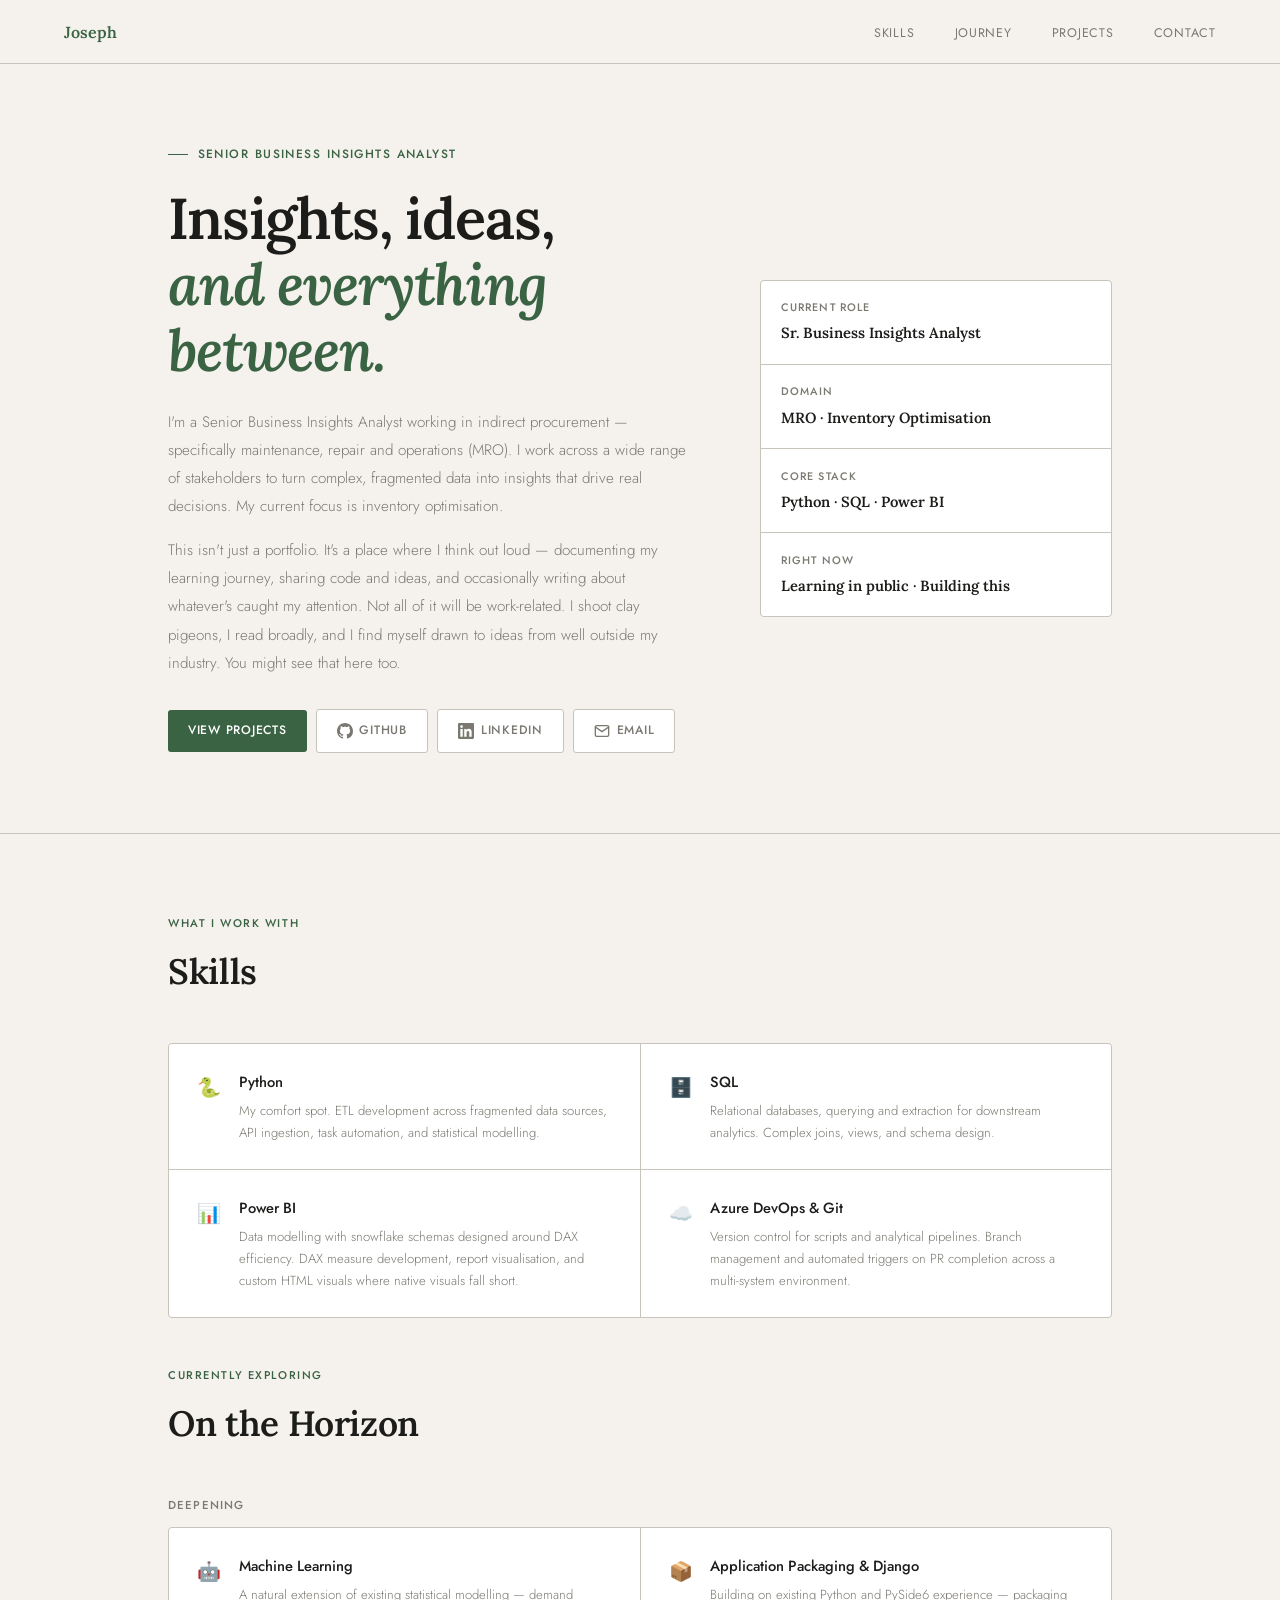
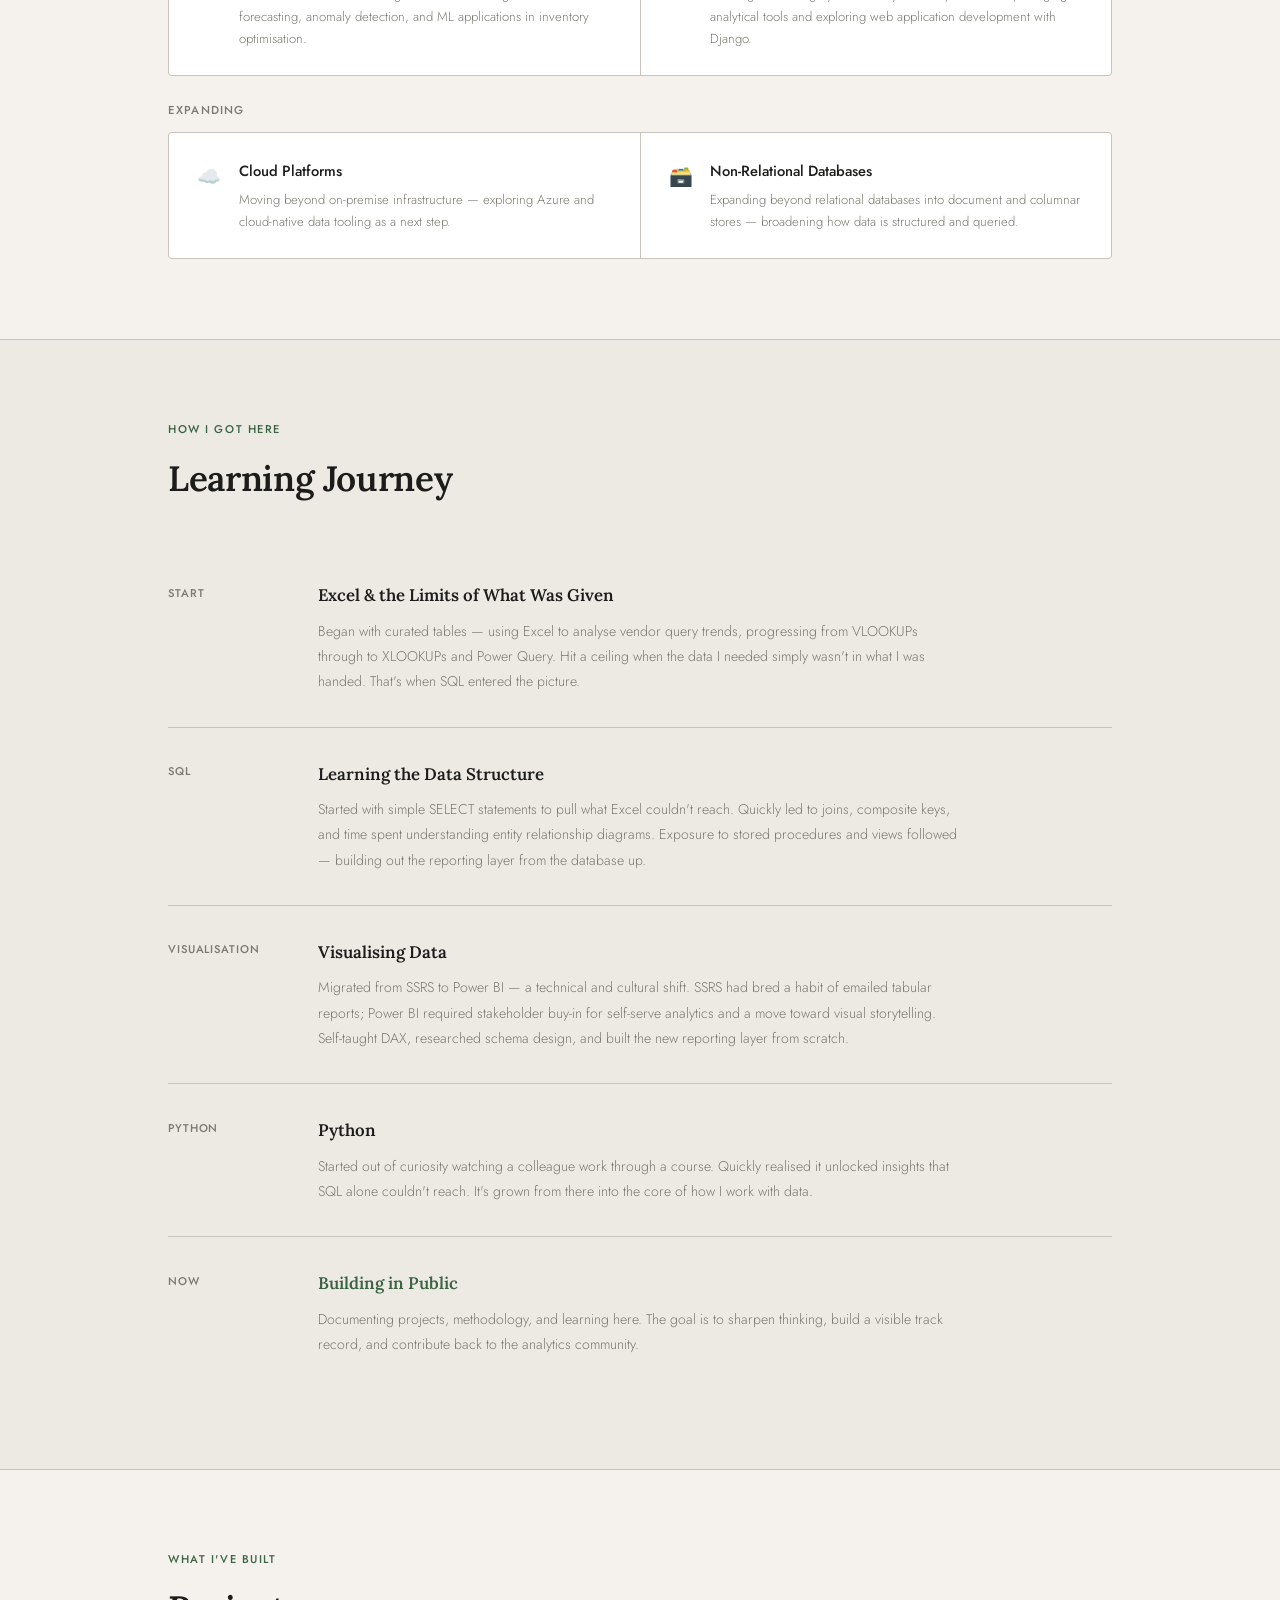
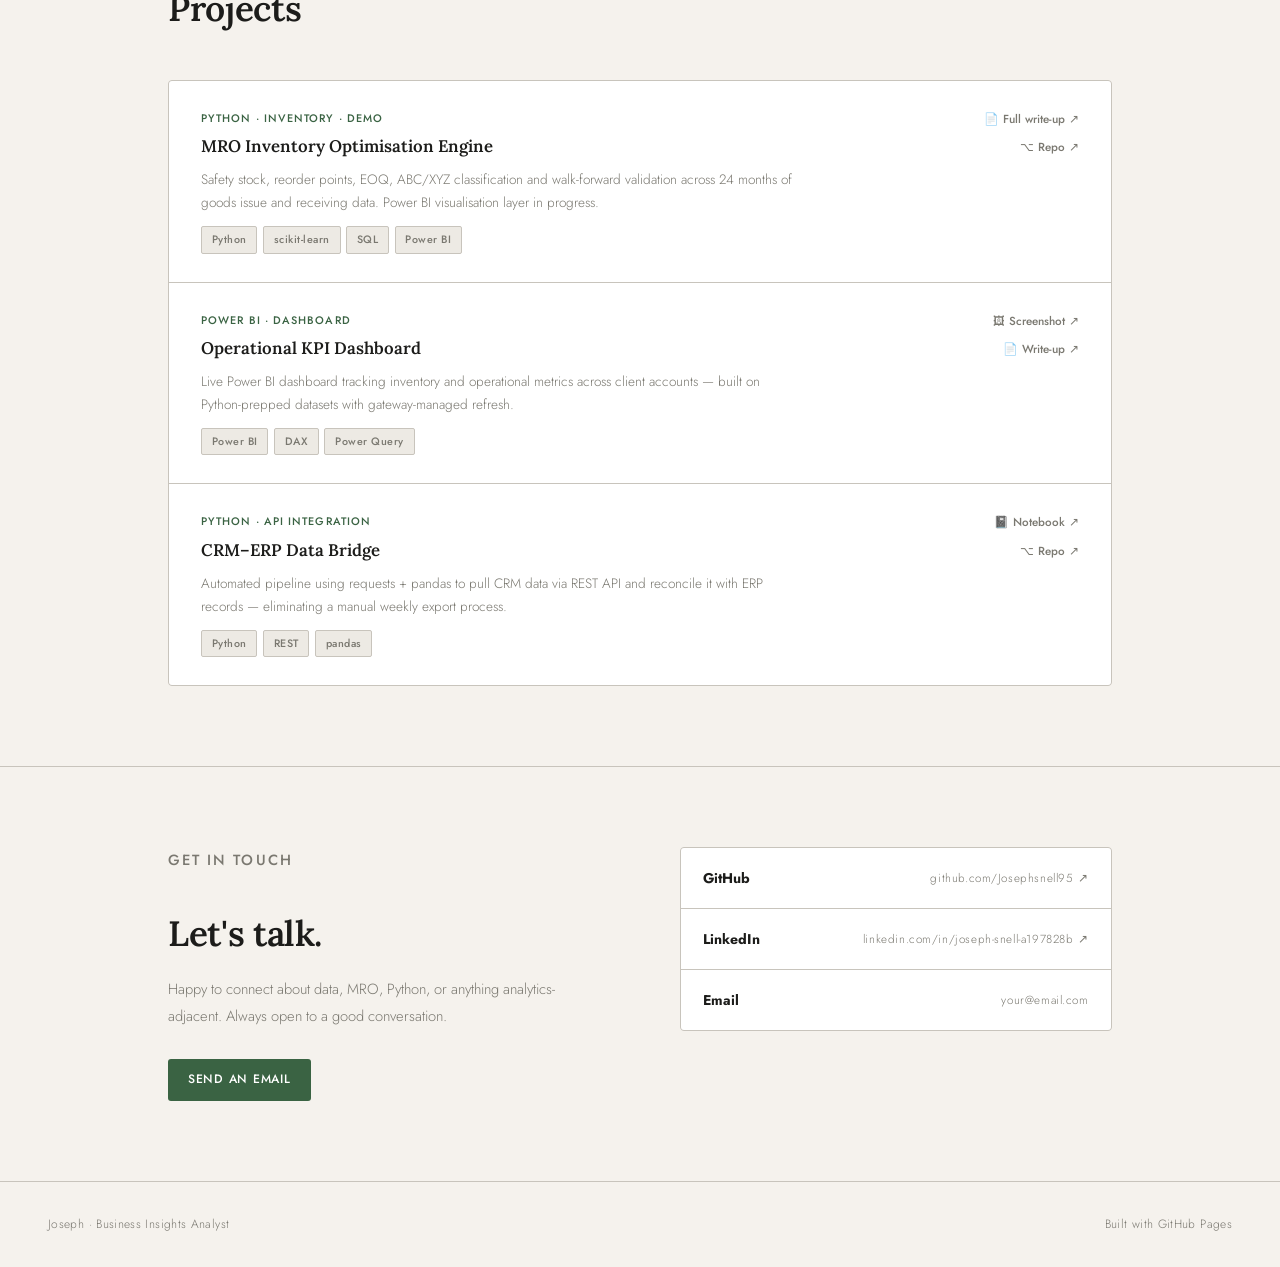
==== index.html @ 30379bc3 "Enhance responsive design and layout adjustments in index.html" ====
<!DOCTYPE html>
<html lang="en">
<head>
  <meta charset="UTF-8"/>
  <meta name="viewport" content="width=device-width, initial-scale=1.0"/>
  <title>Joseph · Insights & Analytics</title>
  <link rel="preconnect" href="https://fonts.googleapis.com">
  <link href="https://fonts.googleapis.com/css2?family=Lora:ital,wght@0,400;0,600;1,400&family=Jost:wght@300;400;500&display=swap" rel="stylesheet">
  <style>
    :root {
      --bg:        #f5f2ed;
      --bg2:       #edeae4;
      --text:      #1c1c1a;
      --muted:     #7a7870;
      --faint:     #c8c4bc;
      --green:     #3a6343;
      --green-lt:  #eef3ee;
      --green-mid: #c4d5c5;
      --max-w:     1040px;
    }

    *, *::before, *::after { box-sizing: border-box; margin: 0; padding: 0; }
    html { scroll-behavior: smooth; }

    body {
      background: var(--bg);
      color: var(--text);
      font-family: 'Jost', sans-serif;
      font-weight: 300;
      line-height: 1.75;
      font-size: 16px;
    }

    a { color: inherit; text-decoration: none; }

    /* NAV */
    nav {
      position: fixed;
      top: 0; left: 0; right: 0;
      z-index: 99;
      background: var(--bg);
      border-bottom: 1px solid var(--faint);
      display: flex;
      justify-content: space-between;
      align-items: center;
      padding: 1.1rem clamp(1.5rem, 5vw, 4rem);
    }
    .nav-logo {
      font-family: 'Lora', serif;
      font-size: 1rem;
      font-weight: 600;
      color: var(--green);
    }
    .nav-links { display: flex; gap: 2.5rem; list-style: none; }
    .nav-links a {
      font-size: 0.78rem;
      font-weight: 400;
      color: var(--muted);
      letter-spacing: 0.06em;
      text-transform: uppercase;
      transition: color 0.2s;
    }
    .nav-links a:hover { color: var(--green); }

    /* CONTAINER */
    .container { max-width: var(--max-w); margin: 0 auto; padding: 0 clamp(1.5rem, 4vw, 3rem); }

    /* HERO */
    #hero { padding: 0; border-bottom: 1px solid var(--faint); }
    .hero-inner {
      max-width: var(--max-w);
      margin: 0 auto;
      padding: 9rem clamp(1.5rem, 4vw, 3rem) 5rem;
      display: grid;
      grid-template-columns: 1.2fr 0.8fr;
      gap: clamp(2rem, 5vw, 5rem);
      align-items: center;
    }
    .hero-eyebrow {
      font-size: 0.75rem;
      font-weight: 500;
      letter-spacing: 0.12em;
      text-transform: uppercase;
      color: var(--green);
      margin-bottom: 1.25rem;
      display: flex;
      align-items: center;
      gap: 0.6rem;
    }
    .hero-eyebrow::before {
      content: '';
      display: inline-block;
      width: 20px; height: 1px;
      background: var(--green);
    }
    h1 {
      font-family: 'Lora', serif;
      font-size: clamp(2.4rem, 4.5vw, 3.8rem);
      font-weight: 600;
      line-height: 1.15;
      letter-spacing: -0.02em;
      margin-bottom: 1.5rem;
    }
    h1 em { font-style: italic; color: var(--green); }
    .hero-desc {
      font-size: 0.95rem;
      color: var(--muted);
      line-height: 1.85;
      max-width: 520px;
    }
    .hero-right {
      display: flex;
      flex-direction: column;
      gap: 1px;
      background: var(--faint);
      border: 1px solid var(--faint);
      border-radius: 4px;
      overflow: hidden;
      align-self: center;
    }
    .hero-stat {
      background: white;
      padding: 1.1rem 1.25rem;
      display: flex;
      flex-direction: column;
      transition: background 0.2s;
    }
    .hero-stat:hover { background: var(--green-lt); }
    .stat-label {
      font-size: 0.68rem;
      font-weight: 500;
      letter-spacing: 0.1em;
      text-transform: uppercase;
      color: var(--muted);
      margin-bottom: 0.2rem;
    }
    .stat-value {
      font-family: 'Lora', serif;
      font-size: 0.92rem;
      font-weight: 600;
    }
    .hero-cta {
      display: flex;
      gap: 0.6rem;
      margin-top: 2rem;
      flex-wrap: wrap;
      align-items: center;
    }

    /* BUTTONS */
    .btn {
      display: inline-flex;
      align-items: center;
      gap: 0.4rem;
      padding: 0.65rem 1.25rem;
      font-size: 0.76rem;
      font-weight: 500;
      letter-spacing: 0.06em;
      text-transform: uppercase;
      border-radius: 3px;
      transition: all 0.2s;
      white-space: nowrap;
    }
    .btn-solid { background: var(--green); color: #fff; }
    .btn-solid:hover { background: #2d4e35; }
    .btn-outline { border: 1px solid var(--faint); color: var(--muted); background: white; }
    .btn-outline:hover { border-color: var(--green); color: var(--green); }

    /* SECTIONS */
    section { padding: 5rem 0; border-bottom: 1px solid var(--faint); }
    section:last-of-type { border-bottom: none; }
    .section-label {
      font-size: 0.7rem;
      font-weight: 500;
      letter-spacing: 0.14em;
      text-transform: uppercase;
      color: var(--green);
      margin-bottom: 0.5rem;
    }
    h2 {
      font-family: 'Lora', serif;
      font-size: clamp(1.6rem, 3vw, 2.2rem);
      font-weight: 600;
      letter-spacing: -0.01em;
      margin-bottom: 2.5rem;
    }

    /* SKILLS */
    .skills-list {
      display: grid;
      grid-template-columns: 1fr 1fr;
      gap: 1px;
      background: var(--faint);
      border: 1px solid var(--faint);
      border-radius: 4px;
      overflow: hidden;
    }
    .skill-row {
      background: white;
      padding: 1.6rem 1.75rem;
      display: flex;
      gap: 1.1rem;
      align-items: flex-start;
      transition: background 0.2s;
    }
    .skill-row:hover { background: var(--green-lt); }
    .skill-glyph { font-size: 1.2rem; margin-top: 0.1rem; flex-shrink: 0; }
    .skill-name { font-weight: 500; font-size: 0.92rem; margin-bottom: 0.3rem; }
    .skill-note { font-size: 0.82rem; color: var(--muted); line-height: 1.65; }

    /* JOURNEY */
    #journey { background: var(--bg2); }
    .journey-item {
      display: grid;
      grid-template-columns: 110px 1fr;
      gap: 2.5rem;
      padding: 2rem 0;
      border-bottom: 1px solid var(--faint);
    }
    .journey-item:last-child { border-bottom: none; }
    .journey-date {
      font-size: 0.7rem;
      font-weight: 500;
      letter-spacing: 0.08em;
      text-transform: uppercase;
      color: var(--muted);
      padding-top: 0.15rem;
    }
    .journey-title {
      font-family: 'Lora', serif;
      font-size: 1.05rem;
      font-weight: 600;
      margin-bottom: 0.5rem;
    }
    .journey-text { font-size: 0.88rem; color: var(--muted); line-height: 1.8; max-width: 640px; }
    .journey-item.current .journey-title { color: var(--green); }

    /* PROJECTS */
    .projects-list {
      display: flex;
      flex-direction: column;
      gap: 1px;
      background: var(--faint);
      border: 1px solid var(--faint);
      border-radius: 4px;
      overflow: hidden;
    }
    .project-row {
      background: white;
      padding: 1.75rem 2rem;
      display: grid;
      grid-template-columns: 1fr auto;
      gap: 2rem;
      align-items: start;
      transition: background 0.2s;
    }
    .project-row:hover { background: var(--green-lt); }
    .project-type {
      font-size: 0.68rem;
      font-weight: 500;
      letter-spacing: 0.1em;
      text-transform: uppercase;
      color: var(--green);
      margin-bottom: 0.3rem;
    }
    .project-name {
      font-family: 'Lora', serif;
      font-size: 1.05rem;
      font-weight: 600;
      margin-bottom: 0.4rem;
    }
    .project-desc { font-size: 0.85rem; color: var(--muted); line-height: 1.7; max-width: 600px; }
    .stack-tags { display: flex; gap: 0.35rem; margin-top: 0.75rem; flex-wrap: wrap; }
    .stag {
      font-size: 0.67rem;
      font-weight: 500;
      letter-spacing: 0.05em;
      padding: 0.2rem 0.6rem;
      border-radius: 2px;
      background: var(--bg2);
      color: var(--muted);
      border: 1px solid var(--faint);
    }
    .project-links { display: flex; flex-direction: column; gap: 0.5rem; align-items: flex-end; min-width: 110px; }
    .plink {
      font-size: 0.73rem;
      font-weight: 500;
      color: var(--muted);
      white-space: nowrap;
      transition: color 0.2s;
    }
    .plink:hover { color: var(--green); }

    /* CONTACT */
    .contact-inner {
      display: grid;
      grid-template-columns: 1fr 1fr;
      gap: 5rem;
      align-items: start;
    }
    .contact-text h2 { margin-bottom: 0.75rem; }
    .contact-text p { font-size: 0.92rem; color: var(--muted); line-height: 1.85; margin-bottom: 1.75rem; }
    .contact-links {
      display: flex;
      flex-direction: column;
      gap: 1px;
      background: var(--faint);
      border: 1px solid var(--faint);
      border-radius: 4px;
      overflow: hidden;
    }
    .contact-link-row {
      background: white;
      padding: 1.1rem 1.4rem;
      display: flex;
      justify-content: space-between;
      align-items: center;
      font-size: 0.88rem;
      transition: background 0.2s;
    }
    .contact-link-row:hover { background: var(--green-lt); }
    .contact-link-row span { color: var(--muted); font-size: 0.73rem; letter-spacing: 0.05em; }

    /* FOOTER */
    footer {
      border-top: 1px solid var(--faint);
      padding: 2rem clamp(1.5rem, 4vw, 3rem);
      display: flex;
      justify-content: space-between;
      align-items: center;
    }
    footer p { font-size: 0.75rem; color: var(--muted); letter-spacing: 0.03em; }

    /* REVEAL */
    .reveal { opacity: 0; transform: translateY(14px); transition: opacity 0.5s ease, transform 0.5s ease; }
    .reveal.visible { opacity: 1; transform: translateY(0); }

    /* TABLET */
    @media (max-width: 900px) {
      .hero-inner { grid-template-columns: 1fr; gap: 2.5rem; }
      .hero-right { display: grid; grid-template-columns: 1fr 1fr; }
      .hero-desc { max-width: 100%; }
      .contact-inner { gap: 3rem; }
    }

    /* MOBILE */
    @media (max-width: 640px) {
      nav { padding: 1rem 1.5rem; }
      .nav-links { display: none; }
      .hero-inner { padding: 7rem 1.5rem 3.5rem; }
      .hero-right { grid-template-columns: 1fr; }
      .skills-list { grid-template-columns: 1fr; }
      .contact-inner { grid-template-columns: 1fr; gap: 2rem; }
      .journey-item { grid-template-columns: 1fr; gap: 0.25rem; }
      .project-row { grid-template-columns: 1fr; padding: 1.25rem 1.5rem; }
      .project-links { flex-direction: row; align-items: flex-start; min-width: unset; }
      section { padding: 3.5rem 0; }
      h2 { margin-bottom: 1.75rem; }
    }
  </style>
</head>
<body>

<nav>
  <span class="nav-logo">Joseph</span>
  <ul class="nav-links">
    <li><a href="#skills">Skills</a></li>
    <li><a href="#journey">Journey</a></li>
    <li><a href="#projects">Projects</a></li>
    <li><a href="#contact">Contact</a></li>
  </ul>
</nav>

<!-- HERO -->
<section id="hero">
  <div class="hero-inner">
    <div class="hero-left">
      <div class="hero-eyebrow">Senior Business Insights Analyst</div>
      <h1>Insights, ideas,<br><em>and everything between.</em></h1>
      <p class="hero-desc">
        I'm a Senior Business Insights Analyst working in indirect procurement — specifically maintenance, repair and operations (MRO). I work across a wide range of stakeholders to turn complex, fragmented data into insights that drive real decisions. My current focus is inventory optimisation.
      </p>
      <p class="hero-desc" style="margin-top: 1rem;">
        This isn't just a portfolio. It's a place where I think out loud — documenting my learning journey, sharing code and ideas, and occasionally writing about whatever's caught my attention. Not all of it will be work-related. I shoot clay pigeons, I read broadly, and I find myself drawn to ideas from well outside my industry. You might see that here too.
      </p>
      <div class="hero-cta">
        <a href="#projects" class="btn btn-solid">View Projects</a>
        <a href="https://github.com/Josephsnell95" target="_blank" class="btn btn-outline" style="display:inline-flex;align-items:center;gap:0.4rem;">
          <svg height="16" width="16" viewBox="0 0 16 16" fill="currentColor"><path d="M8 0C3.58 0 0 3.58 0 8c0 3.54 2.29 6.53 5.47 7.59.4.07.55-.17.55-.38 0-.19-.01-.82-.01-1.49-2.01.37-2.53-.49-2.69-.94-.09-.23-.48-.94-.82-1.13-.28-.15-.68-.52-.01-.53.63-.01 1.08.58 1.23.82.72 1.21 1.87.87 2.33.66.07-.52.28-.87.51-1.07-1.78-.2-3.64-.89-3.64-3.95 0-.87.31-1.59.82-2.15-.08-.2-.36-1.02.08-2.12 0 0 .67-.21 2.2.82.64-.18 1.32-.27 2-.27.68 0 1.36.09 2 .27 1.53-1.04 2.2-.82 2.2-.82.44 1.1.16 1.92.08 2.12.51.56.82 1.27.82 2.15 0 3.07-1.87 3.75-3.65 3.95.29.25.54.73.54 1.48 0 1.07-.01 1.93-.01 2.2 0 .21.15.46.55.38A8.013 8.013 0 0016 8c0-4.42-3.58-8-8-8z"/></svg>
          GitHub
        </a>
        <a href="https://www.linkedin.com/in/joseph-snell-a197828b" target="_blank" class="btn btn-outline" style="display:inline-flex;align-items:center;gap:0.4rem;">
          <svg height="16" width="16" viewBox="0 0 24 24" fill="currentColor"><path d="M20.447 20.452h-3.554v-5.569c0-1.328-.027-3.037-1.852-3.037-1.853 0-2.136 1.445-2.136 2.939v5.667H9.351V9h3.414v1.561h.046c.477-.9 1.637-1.85 3.37-1.85 3.601 0 4.267 2.37 4.267 5.455v6.286zM5.337 7.433a2.062 2.062 0 01-2.063-2.065 2.064 2.064 0 112.063 2.065zm1.782 13.019H3.555V9h3.564v11.452zM22.225 0H1.771C.792 0 0 .774 0 1.729v20.542C0 23.227.792 24 1.771 24h20.451C23.2 24 24 23.227 24 22.271V1.729C24 .774 23.2 0 22.222 0h.003z"/></svg>
          LinkedIn
        </a>
        <a href="mailto:your@email.com" class="btn btn-outline" style="display:inline-flex;align-items:center;gap:0.4rem;">
          <svg height="16" width="16" viewBox="0 0 24 24" fill="none" stroke="currentColor" stroke-width="2" stroke-linecap="round" stroke-linejoin="round"><path d="M4 4h16c1.1 0 2 .9 2 2v12c0 1.1-.9 2-2 2H4c-1.1 0-2-.9-2-2V6c0-1.1.9-2 2-2z"/><polyline points="22,6 12,13 2,6"/></svg>
          Email
        </a>
      </div>
    </div>
    <div class="hero-right">
      <div class="hero-stat">
        <span class="stat-label">Current Role</span>
        <span class="stat-value">Sr. Business Insights Analyst</span>
      </div>
      <div class="hero-stat">
        <span class="stat-label">Domain</span>
        <span class="stat-value">MRO · Inventory Optimisation</span>
      </div>
      <div class="hero-stat">
        <span class="stat-label">Core Stack</span>
        <span class="stat-value">Python · SQL · Power BI</span>
      </div>
      <div class="hero-stat">
        <span class="stat-label">Right Now</span>
        <span class="stat-value">Learning in public · Building this</span>
      </div>
    </div>
  </div>
</section>

<!-- SKILLS -->
<section id="skills">
  <div class="container">
    <div class="reveal">
      <p class="section-label">What I work with</p>
      <h2>Skills</h2>
    </div>
    <div class="skills-list reveal">
      <div class="skill-row">
        <div class="skill-glyph">🐍</div>
        <div>
          <div class="skill-name">Python</div>
          <div class="skill-note">My comfort spot. ETL development across fragmented data sources, API ingestion, task automation, and statistical modelling.</div>
        </div>
      </div>
      <div class="skill-row">
        <div class="skill-glyph">🗄️</div>
        <div>
          <div class="skill-name">SQL</div>
          <div class="skill-note">Relational databases, querying and extraction for downstream analytics. Complex joins, views, and schema design.</div>
        </div>
      </div>
      <div class="skill-row">
        <div class="skill-glyph">📊</div>
        <div>
          <div class="skill-name">Power BI</div>
          <div class="skill-note">Data modelling with snowflake schemas designed around DAX efficiency. DAX measure development, report visualisation, and custom HTML visuals where native visuals fall short.</div>
        </div>
      </div>
      <div class="skill-row">
        <div class="skill-glyph">☁️</div>
        <div>
          <div class="skill-name">Azure DevOps & Git</div>
          <div class="skill-note">Version control for scripts and analytical pipelines. Branch management and automated triggers on PR completion across a multi-system environment.</div>
        </div>
      </div>
    </div>

    <div class="reveal" style="margin-top: 3rem;">
      <p class="section-label">Currently exploring</p>
      <h2>On the Horizon</h2>
    </div>

    <div class="reveal" style="margin-bottom: 0.75rem;">
      <p style="font-size: 0.72rem; font-weight: 500; letter-spacing: 0.1em; text-transform: uppercase; color: var(--muted); margin-bottom: 0.5rem;">Deepening</p>
    </div>
    <div class="skills-list reveal">
      <div class="skill-row">
        <div class="skill-glyph">🤖</div>
        <div>
          <div class="skill-name">Machine Learning</div>
          <div class="skill-note">A natural extension of existing statistical modelling — demand forecasting, anomaly detection, and ML applications in inventory optimisation.</div>
        </div>
      </div>
      <div class="skill-row">
        <div class="skill-glyph">📦</div>
        <div>
          <div class="skill-name">Application Packaging & Django</div>
          <div class="skill-note">Building on existing Python and PySide6 experience — packaging analytical tools and exploring web application development with Django.</div>
        </div>
      </div>
    </div>

    <div class="reveal" style="margin-top: 1.5rem; margin-bottom: 0.75rem;">
      <p style="font-size: 0.72rem; font-weight: 500; letter-spacing: 0.1em; text-transform: uppercase; color: var(--muted); margin-bottom: 0.5rem;">Expanding</p>
    </div>
    <div class="skills-list reveal">
      <div class="skill-row">
        <div class="skill-glyph">☁️</div>
        <div>
          <div class="skill-name">Cloud Platforms</div>
          <div class="skill-note">Moving beyond on-premise infrastructure — exploring Azure and cloud-native data tooling as a next step.</div>
        </div>
      </div>
      <div class="skill-row">
        <div class="skill-glyph">🗃️</div>
        <div>
          <div class="skill-name">Non-Relational Databases</div>
          <div class="skill-note">Expanding beyond relational databases into document and columnar stores — broadening how data is structured and queried.</div>
        </div>
      </div>
    </div>

  </div>
</section>

<!-- JOURNEY -->
<section id="journey">
  <div class="container">
    <div class="reveal">
      <p class="section-label">How I got here</p>
      <h2>Learning Journey</h2>
    </div>
    <div>
      <div class="journey-item reveal">
        <div class="journey-date">Start</div>
        <div>
          <div class="journey-title">Excel & the Limits of What Was Given</div>
          <div class="journey-text">Began with curated tables — using Excel to analyse vendor query trends, progressing from VLOOKUPs through to XLOOKUPs and Power Query. Hit a ceiling when the data I needed simply wasn't in what I was handed. That's when SQL entered the picture.</div>
        </div>
      </div>
      <div class="journey-item reveal">
        <div class="journey-date">SQL</div>
        <div>
          <div class="journey-title">Learning the Data Structure</div>
          <div class="journey-text">Started with simple SELECT statements to pull what Excel couldn't reach. Quickly led to joins, composite keys, and time spent understanding entity relationship diagrams. Exposure to stored procedures and views followed — building out the reporting layer from the database up.</div>
        </div>
      </div>
      <div class="journey-item reveal">
        <div class="journey-date">Visualisation</div>
        <div>
          <div class="journey-title">Visualising Data</div>
          <div class="journey-text">Migrated from SSRS to Power BI — a technical and cultural shift. SSRS had bred a habit of emailed tabular reports; Power BI required stakeholder buy-in for self-serve analytics and a move toward visual storytelling. Self-taught DAX, researched schema design, and built the new reporting layer from scratch.</div>
        </div>
      </div>
      <div class="journey-item reveal">
        <div class="journey-date">Python</div>
        <div>
          <div class="journey-title">Python</div>
          <div class="journey-text">Started out of curiosity watching a colleague work through a course. Quickly realised it unlocked insights that SQL alone couldn't reach. It's grown from there into the core of how I work with data.</div>
        </div>
      </div>
      <div class="journey-item current reveal">
        <div class="journey-date">Now</div>
        <div>
          <div class="journey-title">Building in Public</div>
          <div class="journey-text">Documenting projects, methodology, and learning here. The goal is to sharpen thinking, build a visible track record, and contribute back to the analytics community.</div>
        </div>
      </div>
    </div>
  </div>
</section>

<!-- PROJECTS -->
<section id="projects">
  <div class="container">
    <div class="reveal">
      <p class="section-label">What I've built</p>
      <h2>Projects</h2>
    </div>
    <div class="projects-list reveal">
      <div class="project-row">
        <div>
          <div class="project-type">Python · Inventory · Demo</div>
          <div class="project-name">MRO Inventory Optimisation Engine</div>
          <div class="project-desc">Safety stock, reorder points, EOQ, ABC/XYZ classification and walk-forward validation across 24 months of goods issue and receiving data. Power BI visualisation layer in progress.</div>
          <div class="stack-tags">
            <span class="stag">Python</span><span class="stag">scikit-learn</span><span class="stag">SQL</span><span class="stag">Power BI</span>
          </div>
        </div>
        <div class="project-links">
          <a href="projects/inventory-optimiser.html" class="plink">📄 Full write-up ↗</a>
          <a href="#" class="plink">⌥ Repo ↗</a>
        </div>
      </div>
      <div class="project-row">
        <div>
          <div class="project-type">Power BI · Dashboard</div>
          <div class="project-name">Operational KPI Dashboard</div>
          <div class="project-desc">Live Power BI dashboard tracking inventory and operational metrics across client accounts — built on Python-prepped datasets with gateway-managed refresh.</div>
          <div class="stack-tags">
            <span class="stag">Power BI</span><span class="stag">DAX</span><span class="stag">Power Query</span>
          </div>
        </div>
        <div class="project-links">
          <a href="#" class="plink">🖼 Screenshot ↗</a>
          <a href="#" class="plink">📄 Write-up ↗</a>
        </div>
      </div>
      <div class="project-row">
        <div>
          <div class="project-type">Python · API Integration</div>
          <div class="project-name">CRM–ERP Data Bridge</div>
          <div class="project-desc">Automated pipeline using requests + pandas to pull CRM data via REST API and reconcile it with ERP records — eliminating a manual weekly export process.</div>
          <div class="stack-tags">
            <span class="stag">Python</span><span class="stag">REST</span><span class="stag">pandas</span>
          </div>
        </div>
        <div class="project-links">
          <a href="#" class="plink">📓 Notebook ↗</a>
          <a href="#" class="plink">⌥ Repo ↗</a>
        </div>
      </div>
    </div>
  </div>
</section>

<!-- CONTACT -->
<section id="contact">
  <div class="container">
    <div class="contact-inner">
      <div class="contact-text reveal">
        <p class="section-label">Get in touch</p>
        <h2>Let's talk.</h2>
        <p>Happy to connect about data, MRO, Python, or anything analytics-adjacent. Always open to a good conversation.</p>
        <a href="mailto:your@email.com" class="btn btn-solid">Send an email</a>
      </div>
      <div class="contact-links reveal">
        <a href="https://github.com/Josephsnell95" target="_blank" class="contact-link-row">
          <strong>GitHub</strong>
          <span>github.com/Josephsnell95 ↗</span>
        </a>
        <a href="https://www.linkedin.com/in/joseph-snell-a197828b" target="_blank" class="contact-link-row">
          <strong>LinkedIn</strong>
          <span>linkedin.com/in/joseph-snell-a197828b ↗</span>
        </a>
        <a href="mailto:your@email.com" class="contact-link-row">
          <strong>Email</strong>
          <span>your@email.com</span>
        </a>
      </div>
    </div>
  </div>
</section>

<footer>
  <p>Joseph · Business Insights Analyst</p>
  <p>Built with GitHub Pages</p>
</footer>

<script>
  const obs = new IntersectionObserver(entries => {
    entries.forEach(e => {
      if (e.isIntersecting) {
        e.target.classList.add('visible');
        obs.unobserve(e.target);
      }
    });
  }, { threshold: 0.08 });
  document.querySelectorAll('.reveal').forEach(el => obs.observe(el));
</script>

</body>
</html>
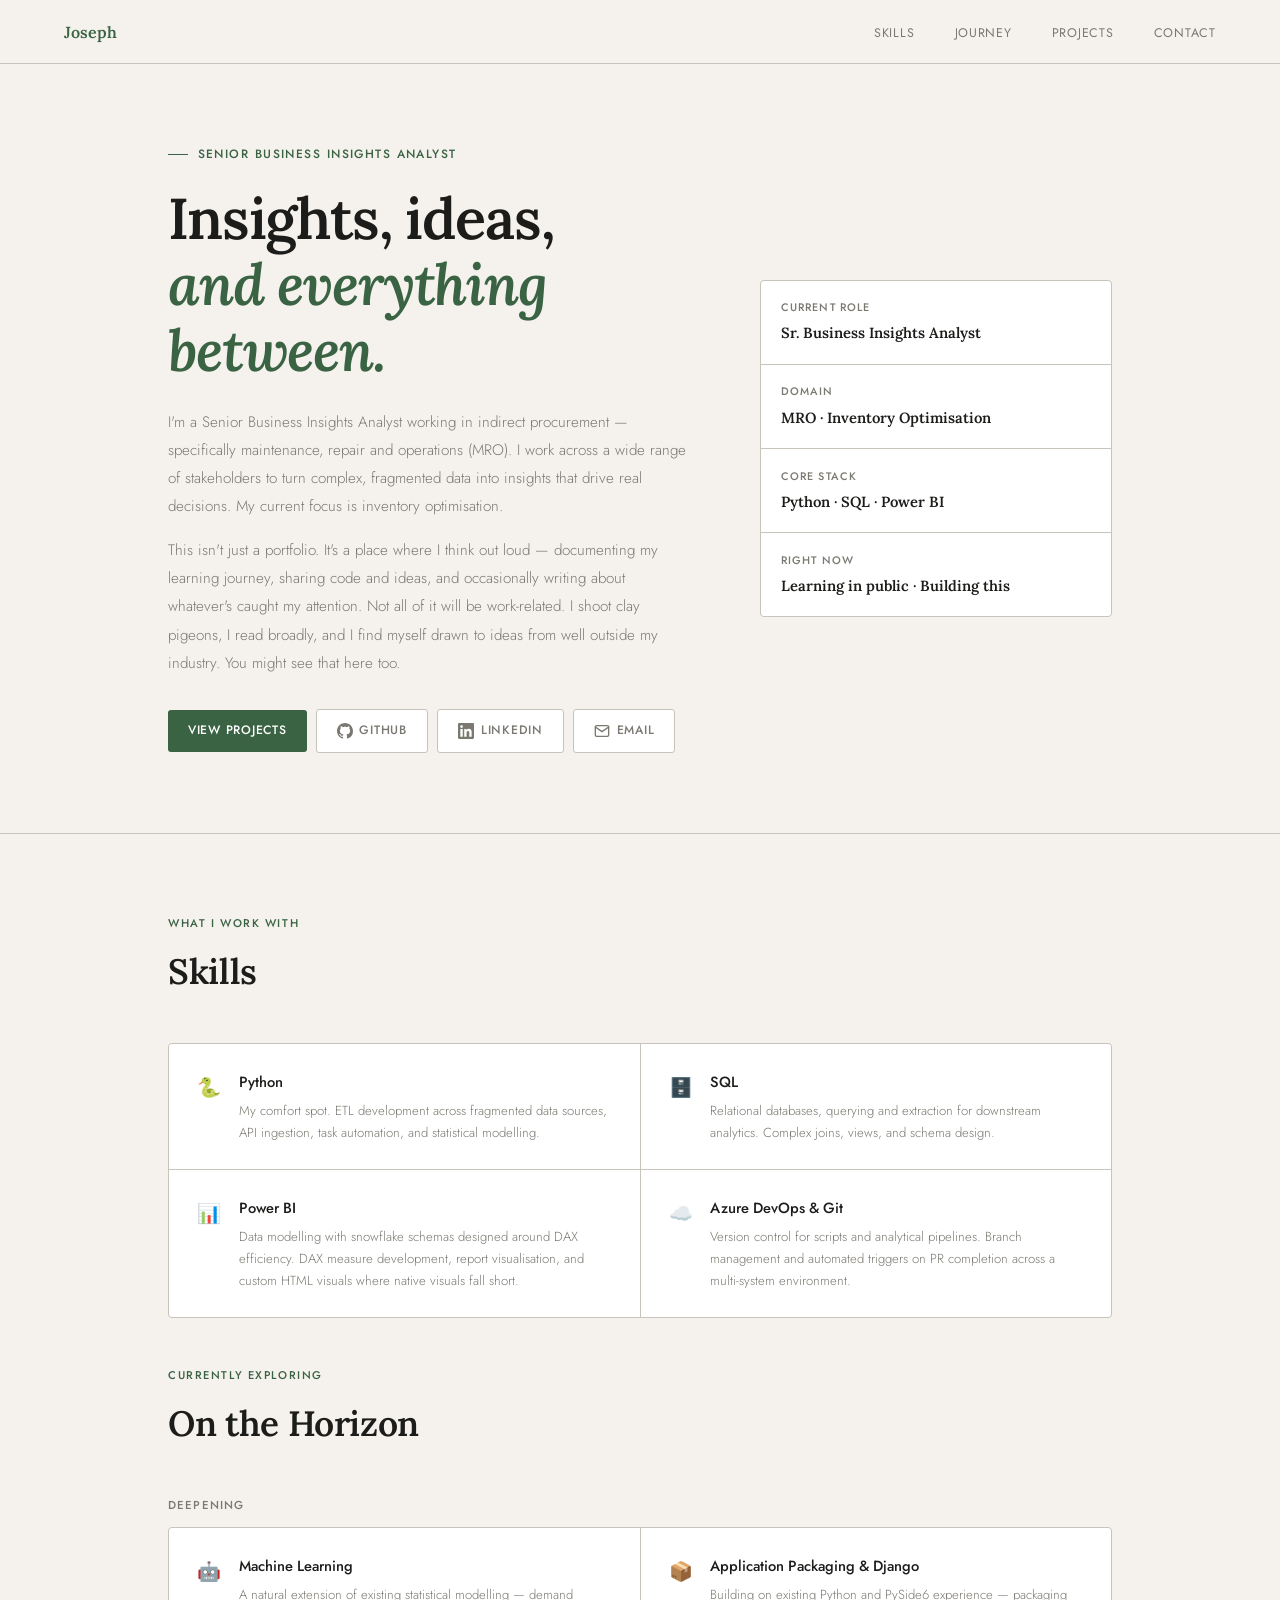
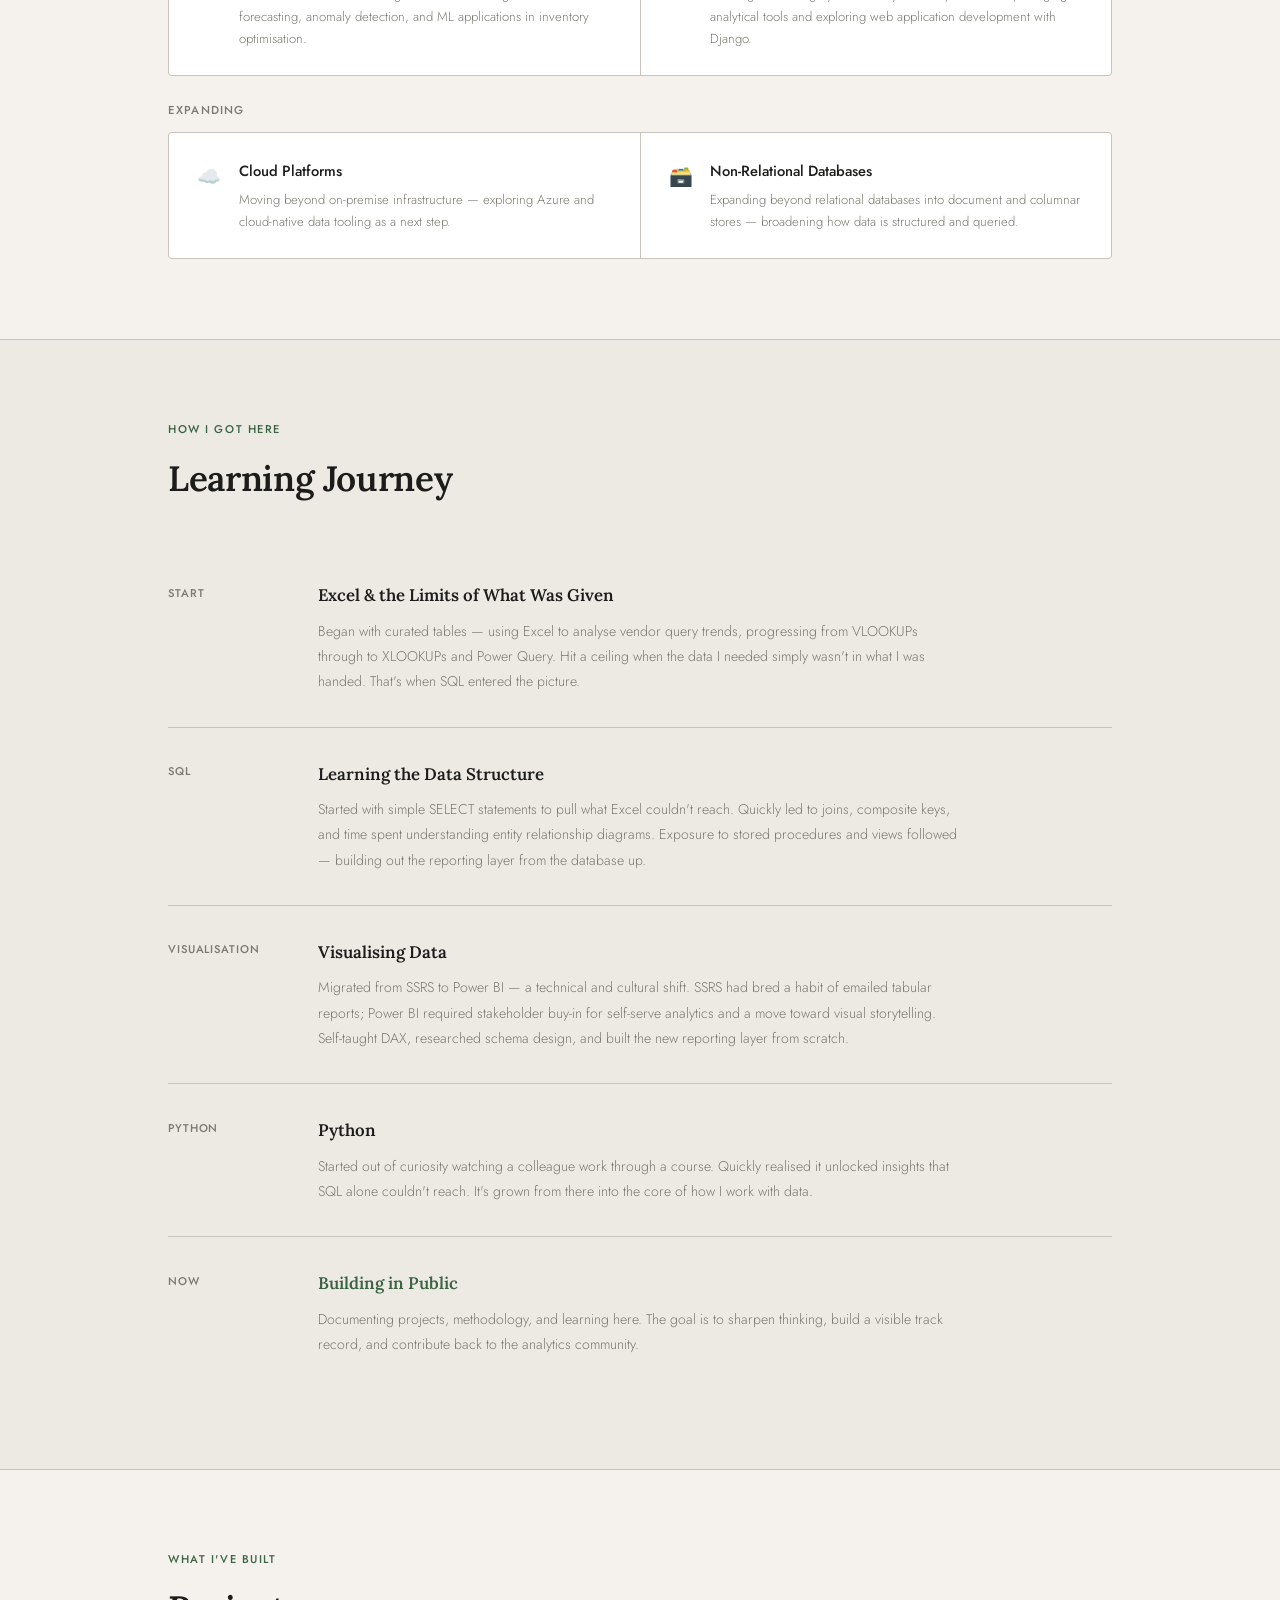
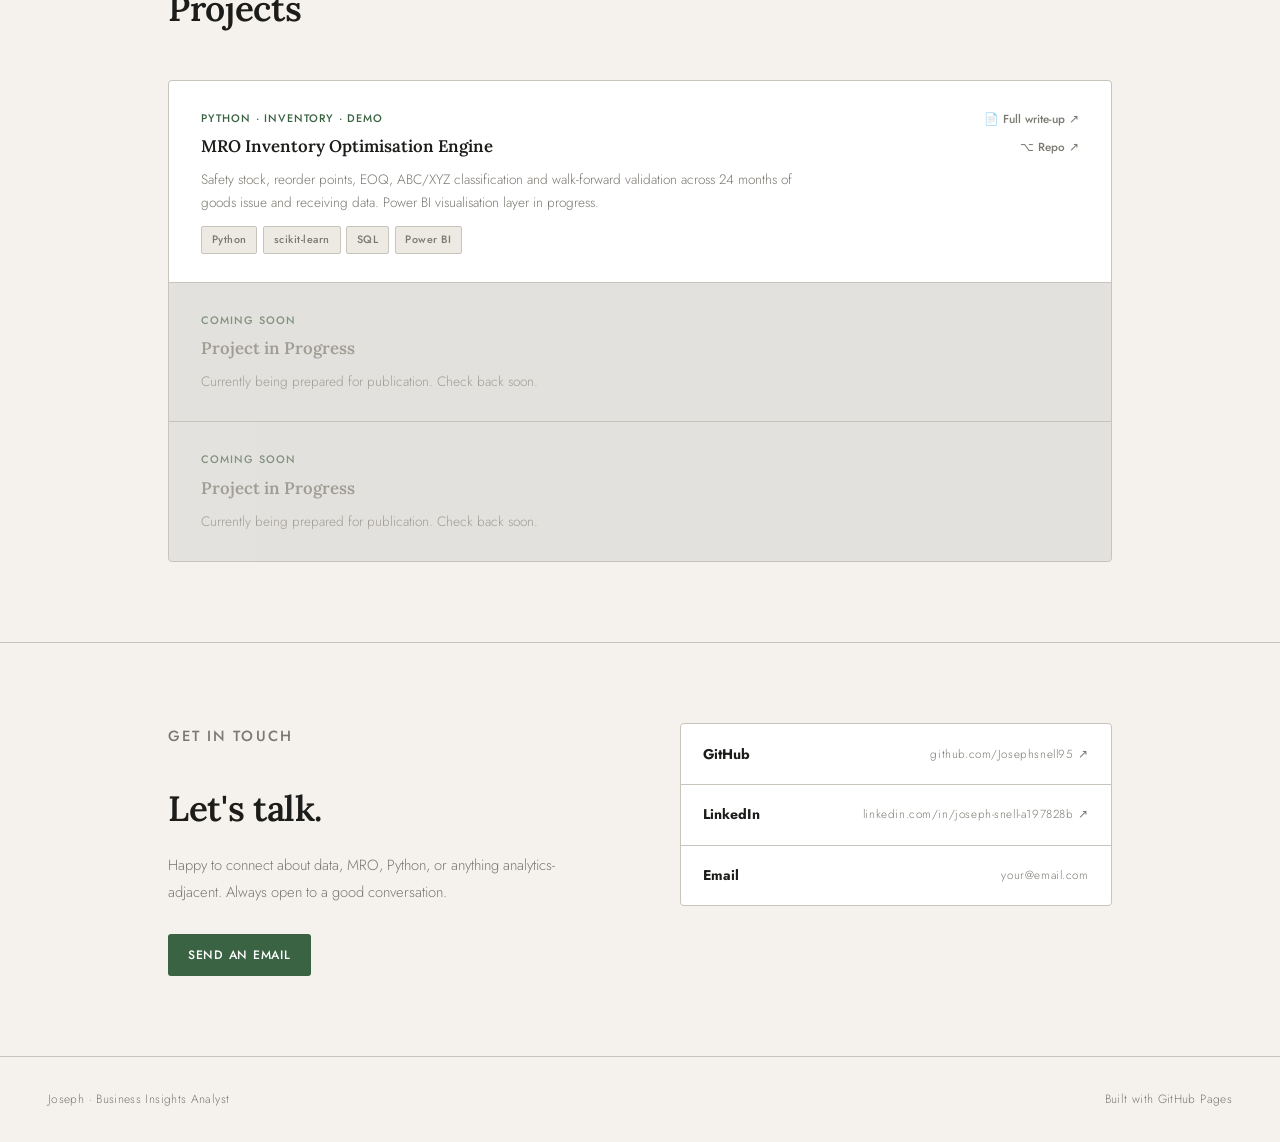
==== commit c622a61a: "Update project sections to indicate upcoming projects and improve visibility" ====
--- a/index.html
+++ b/index.html
@@ -575,32 +575,18 @@
           <a href="#" class="plink">⌥ Repo ↗</a>
         </div>
       </div>
-      <div class="project-row">
-        <div>
-          <div class="project-type">Power BI · Dashboard</div>
-          <div class="project-name">Operational KPI Dashboard</div>
-          <div class="project-desc">Live Power BI dashboard tracking inventory and operational metrics across client accounts — built on Python-prepped datasets with gateway-managed refresh.</div>
-          <div class="stack-tags">
-            <span class="stag">Power BI</span><span class="stag">DAX</span><span class="stag">Power Query</span>
-          </div>
-        </div>
-        <div class="project-links">
-          <a href="#" class="plink">🖼 Screenshot ↗</a>
-          <a href="#" class="plink">📄 Write-up ↗</a>
-        </div>
-      </div>
-      <div class="project-row">
-        <div>
-          <div class="project-type">Python · API Integration</div>
-          <div class="project-name">CRM–ERP Data Bridge</div>
-          <div class="project-desc">Automated pipeline using requests + pandas to pull CRM data via REST API and reconcile it with ERP records — eliminating a manual weekly export process.</div>
-          <div class="stack-tags">
-            <span class="stag">Python</span><span class="stag">REST</span><span class="stag">pandas</span>
-          </div>
-        </div>
-        <div class="project-links">
-          <a href="#" class="plink">📓 Notebook ↗</a>
-          <a href="#" class="plink">⌥ Repo ↗</a>
+      <div class="project-row" style="opacity: 0.5;">
+        <div>
+          <div class="project-type">Coming Soon</div>
+          <div class="project-name" style="color: var(--muted);">Project in Progress</div>
+          <div class="project-desc">Currently being prepared for publication. Check back soon.</div>
+        </div>
+      </div>
+      <div class="project-row" style="opacity: 0.5;">
+        <div>
+          <div class="project-type">Coming Soon</div>
+          <div class="project-name" style="color: var(--muted);">Project in Progress</div>
+          <div class="project-desc">Currently being prepared for publication. Check back soon.</div>
         </div>
       </div>
     </div>
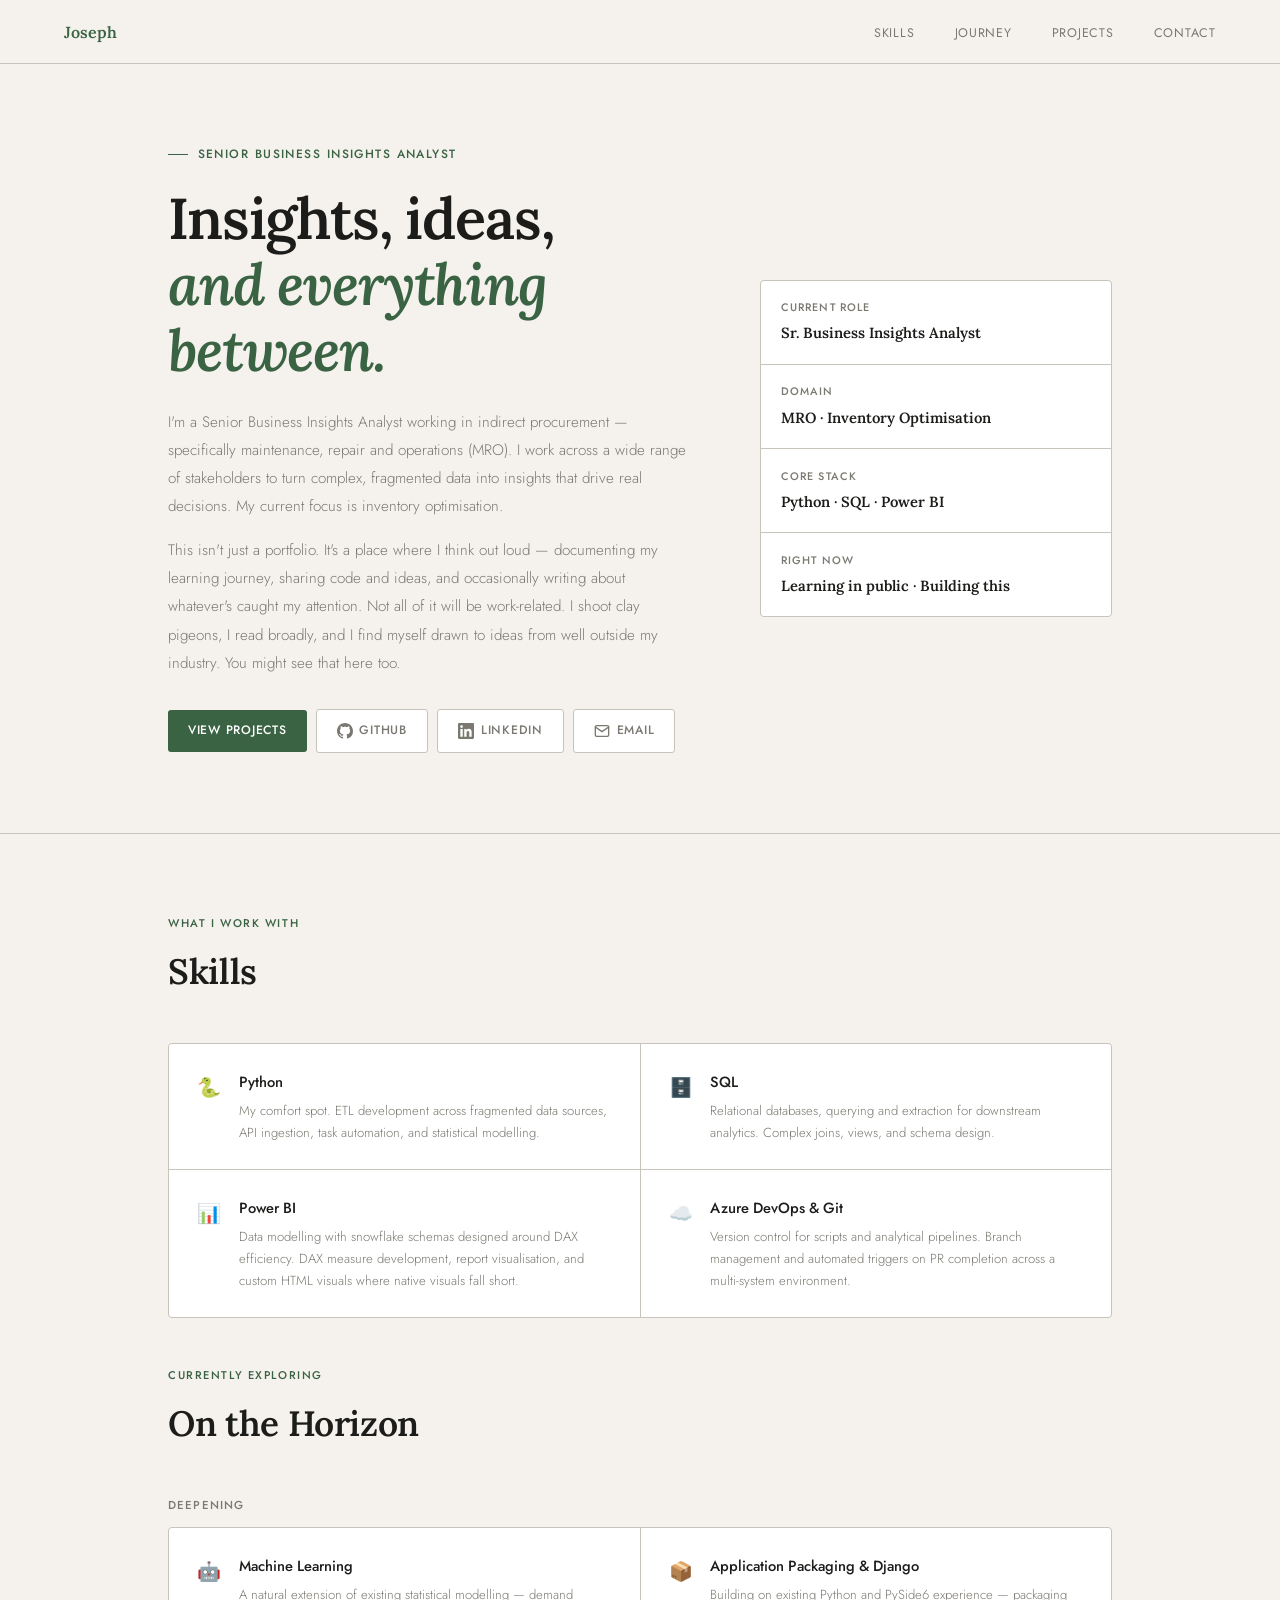
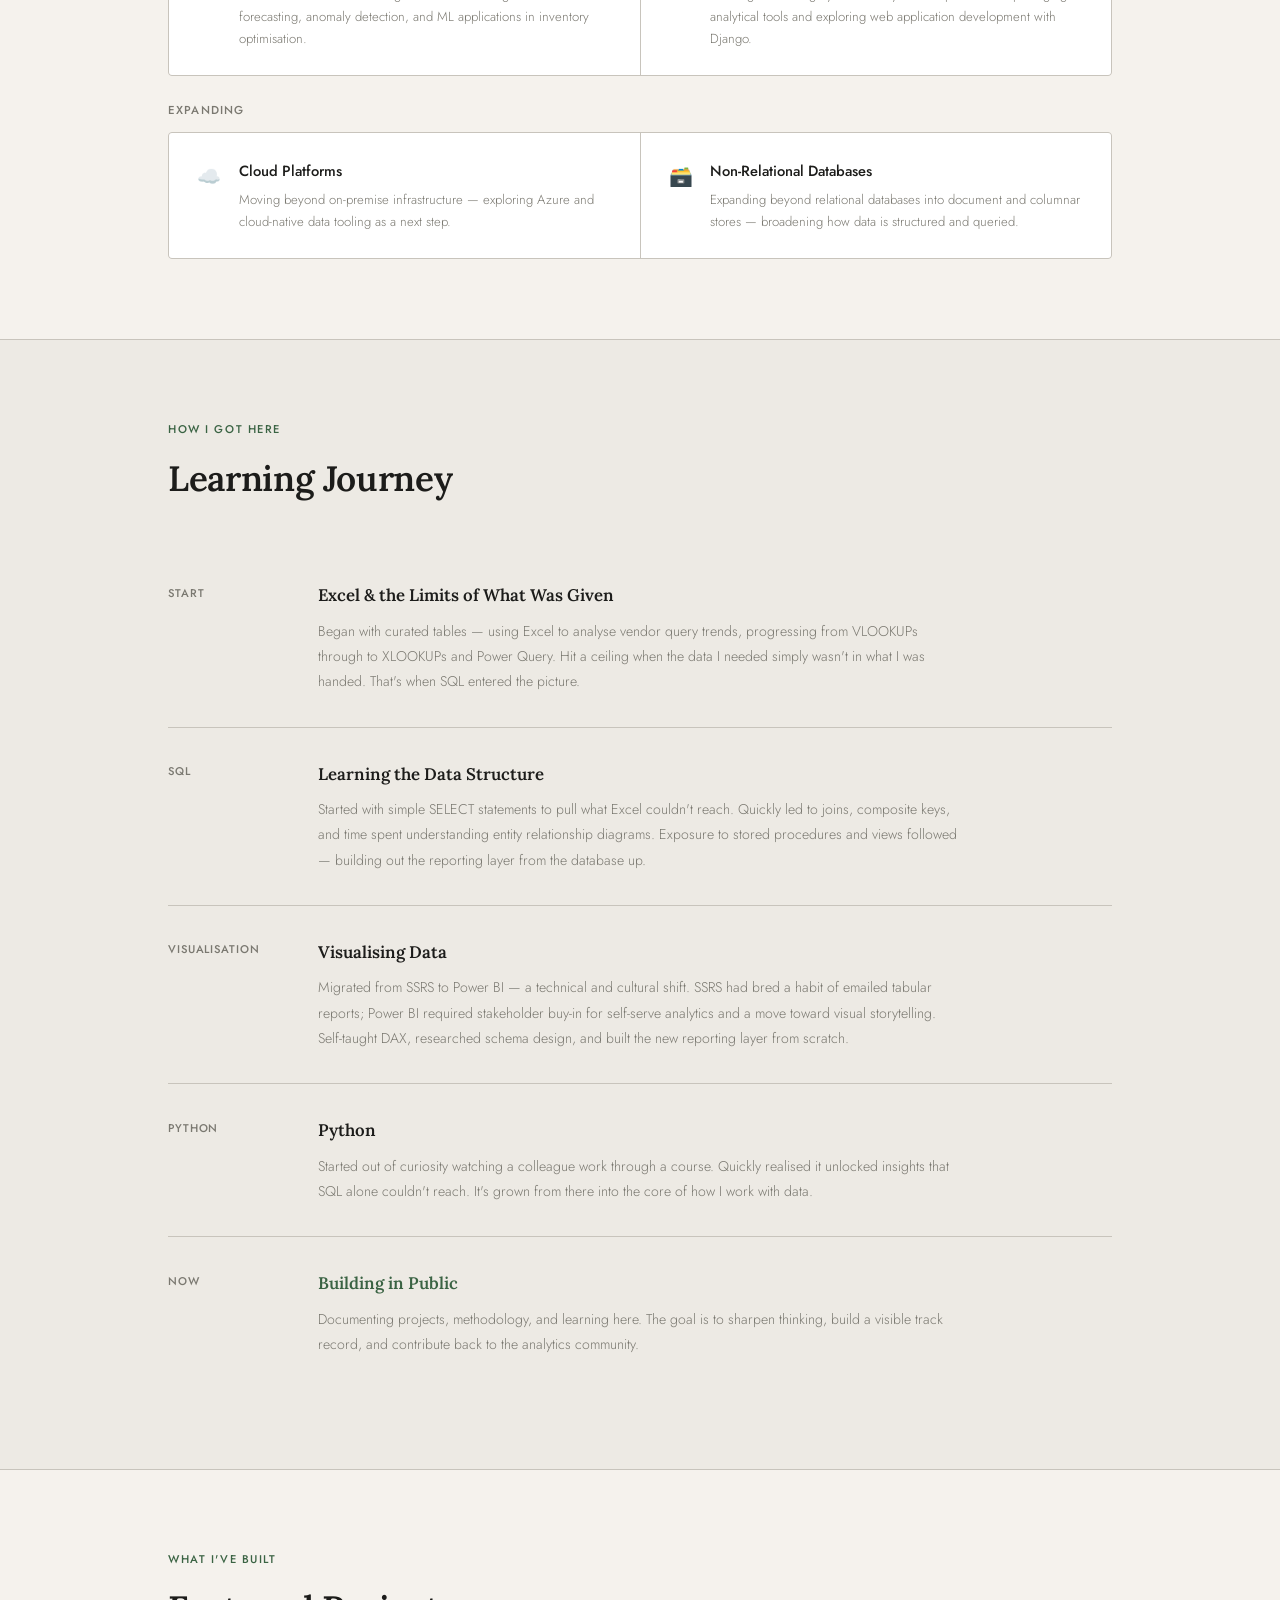
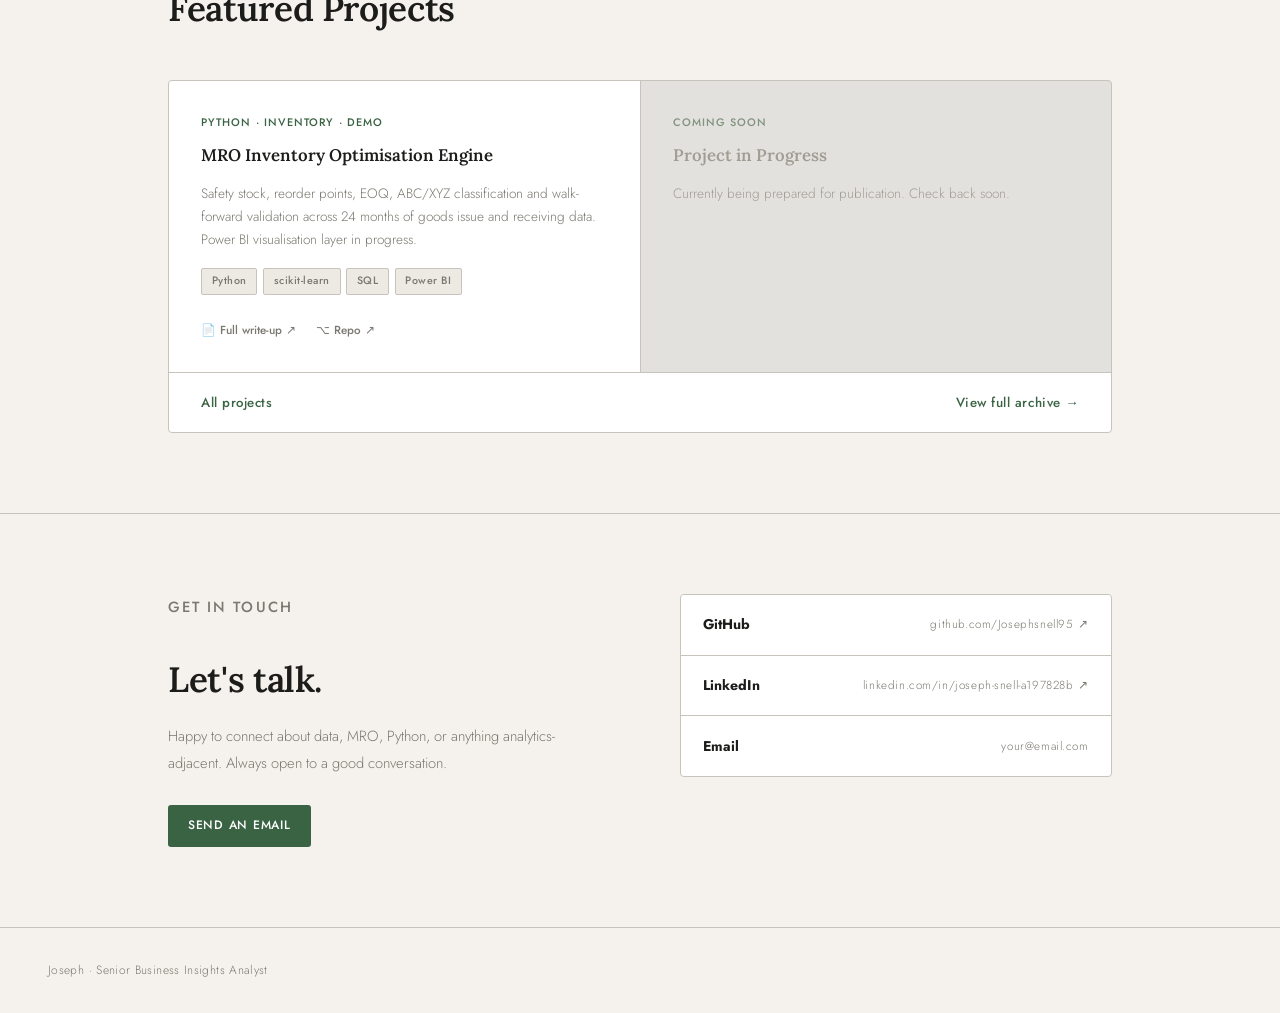
==== commit bc7f7528: "feat: add Intersection Observer for reveal animations, restructure project section, and create new p" ====
--- a/index.html
+++ b/index.html
@@ -6,358 +6,7 @@
   <title>Joseph · Insights & Analytics</title>
   <link rel="preconnect" href="https://fonts.googleapis.com">
   <link href="https://fonts.googleapis.com/css2?family=Lora:ital,wght@0,400;0,600;1,400&family=Jost:wght@300;400;500&display=swap" rel="stylesheet">
-  <style>
-    :root {
-      --bg:        #f5f2ed;
-      --bg2:       #edeae4;
-      --text:      #1c1c1a;
-      --muted:     #7a7870;
-      --faint:     #c8c4bc;
-      --green:     #3a6343;
-      --green-lt:  #eef3ee;
-      --green-mid: #c4d5c5;
-      --max-w:     1040px;
-    }
-
-    *, *::before, *::after { box-sizing: border-box; margin: 0; padding: 0; }
-    html { scroll-behavior: smooth; }
-
-    body {
-      background: var(--bg);
-      color: var(--text);
-      font-family: 'Jost', sans-serif;
-      font-weight: 300;
-      line-height: 1.75;
-      font-size: 16px;
-    }
-
-    a { color: inherit; text-decoration: none; }
-
-    /* NAV */
-    nav {
-      position: fixed;
-      top: 0; left: 0; right: 0;
-      z-index: 99;
-      background: var(--bg);
-      border-bottom: 1px solid var(--faint);
-      display: flex;
-      justify-content: space-between;
-      align-items: center;
-      padding: 1.1rem clamp(1.5rem, 5vw, 4rem);
-    }
-    .nav-logo {
-      font-family: 'Lora', serif;
-      font-size: 1rem;
-      font-weight: 600;
-      color: var(--green);
-    }
-    .nav-links { display: flex; gap: 2.5rem; list-style: none; }
-    .nav-links a {
-      font-size: 0.78rem;
-      font-weight: 400;
-      color: var(--muted);
-      letter-spacing: 0.06em;
-      text-transform: uppercase;
-      transition: color 0.2s;
-    }
-    .nav-links a:hover { color: var(--green); }
-
-    /* CONTAINER */
-    .container { max-width: var(--max-w); margin: 0 auto; padding: 0 clamp(1.5rem, 4vw, 3rem); }
-
-    /* HERO */
-    #hero { padding: 0; border-bottom: 1px solid var(--faint); }
-    .hero-inner {
-      max-width: var(--max-w);
-      margin: 0 auto;
-      padding: 9rem clamp(1.5rem, 4vw, 3rem) 5rem;
-      display: grid;
-      grid-template-columns: 1.2fr 0.8fr;
-      gap: clamp(2rem, 5vw, 5rem);
-      align-items: center;
-    }
-    .hero-eyebrow {
-      font-size: 0.75rem;
-      font-weight: 500;
-      letter-spacing: 0.12em;
-      text-transform: uppercase;
-      color: var(--green);
-      margin-bottom: 1.25rem;
-      display: flex;
-      align-items: center;
-      gap: 0.6rem;
-    }
-    .hero-eyebrow::before {
-      content: '';
-      display: inline-block;
-      width: 20px; height: 1px;
-      background: var(--green);
-    }
-    h1 {
-      font-family: 'Lora', serif;
-      font-size: clamp(2.4rem, 4.5vw, 3.8rem);
-      font-weight: 600;
-      line-height: 1.15;
-      letter-spacing: -0.02em;
-      margin-bottom: 1.5rem;
-    }
-    h1 em { font-style: italic; color: var(--green); }
-    .hero-desc {
-      font-size: 0.95rem;
-      color: var(--muted);
-      line-height: 1.85;
-      max-width: 520px;
-    }
-    .hero-right {
-      display: flex;
-      flex-direction: column;
-      gap: 1px;
-      background: var(--faint);
-      border: 1px solid var(--faint);
-      border-radius: 4px;
-      overflow: hidden;
-      align-self: center;
-    }
-    .hero-stat {
-      background: white;
-      padding: 1.1rem 1.25rem;
-      display: flex;
-      flex-direction: column;
-      transition: background 0.2s;
-    }
-    .hero-stat:hover { background: var(--green-lt); }
-    .stat-label {
-      font-size: 0.68rem;
-      font-weight: 500;
-      letter-spacing: 0.1em;
-      text-transform: uppercase;
-      color: var(--muted);
-      margin-bottom: 0.2rem;
-    }
-    .stat-value {
-      font-family: 'Lora', serif;
-      font-size: 0.92rem;
-      font-weight: 600;
-    }
-    .hero-cta {
-      display: flex;
-      gap: 0.6rem;
-      margin-top: 2rem;
-      flex-wrap: wrap;
-      align-items: center;
-    }
-
-    /* BUTTONS */
-    .btn {
-      display: inline-flex;
-      align-items: center;
-      gap: 0.4rem;
-      padding: 0.65rem 1.25rem;
-      font-size: 0.76rem;
-      font-weight: 500;
-      letter-spacing: 0.06em;
-      text-transform: uppercase;
-      border-radius: 3px;
-      transition: all 0.2s;
-      white-space: nowrap;
-    }
-    .btn-solid { background: var(--green); color: #fff; }
-    .btn-solid:hover { background: #2d4e35; }
-    .btn-outline { border: 1px solid var(--faint); color: var(--muted); background: white; }
-    .btn-outline:hover { border-color: var(--green); color: var(--green); }
-
-    /* SECTIONS */
-    section { padding: 5rem 0; border-bottom: 1px solid var(--faint); }
-    section:last-of-type { border-bottom: none; }
-    .section-label {
-      font-size: 0.7rem;
-      font-weight: 500;
-      letter-spacing: 0.14em;
-      text-transform: uppercase;
-      color: var(--green);
-      margin-bottom: 0.5rem;
-    }
-    h2 {
-      font-family: 'Lora', serif;
-      font-size: clamp(1.6rem, 3vw, 2.2rem);
-      font-weight: 600;
-      letter-spacing: -0.01em;
-      margin-bottom: 2.5rem;
-    }
-
-    /* SKILLS */
-    .skills-list {
-      display: grid;
-      grid-template-columns: 1fr 1fr;
-      gap: 1px;
-      background: var(--faint);
-      border: 1px solid var(--faint);
-      border-radius: 4px;
-      overflow: hidden;
-    }
-    .skill-row {
-      background: white;
-      padding: 1.6rem 1.75rem;
-      display: flex;
-      gap: 1.1rem;
-      align-items: flex-start;
-      transition: background 0.2s;
-    }
-    .skill-row:hover { background: var(--green-lt); }
-    .skill-glyph { font-size: 1.2rem; margin-top: 0.1rem; flex-shrink: 0; }
-    .skill-name { font-weight: 500; font-size: 0.92rem; margin-bottom: 0.3rem; }
-    .skill-note { font-size: 0.82rem; color: var(--muted); line-height: 1.65; }
-
-    /* JOURNEY */
-    #journey { background: var(--bg2); }
-    .journey-item {
-      display: grid;
-      grid-template-columns: 110px 1fr;
-      gap: 2.5rem;
-      padding: 2rem 0;
-      border-bottom: 1px solid var(--faint);
-    }
-    .journey-item:last-child { border-bottom: none; }
-    .journey-date {
-      font-size: 0.7rem;
-      font-weight: 500;
-      letter-spacing: 0.08em;
-      text-transform: uppercase;
-      color: var(--muted);
-      padding-top: 0.15rem;
-    }
-    .journey-title {
-      font-family: 'Lora', serif;
-      font-size: 1.05rem;
-      font-weight: 600;
-      margin-bottom: 0.5rem;
-    }
-    .journey-text { font-size: 0.88rem; color: var(--muted); line-height: 1.8; max-width: 640px; }
-    .journey-item.current .journey-title { color: var(--green); }
-
-    /* PROJECTS */
-    .projects-list {
-      display: flex;
-      flex-direction: column;
-      gap: 1px;
-      background: var(--faint);
-      border: 1px solid var(--faint);
-      border-radius: 4px;
-      overflow: hidden;
-    }
-    .project-row {
-      background: white;
-      padding: 1.75rem 2rem;
-      display: grid;
-      grid-template-columns: 1fr auto;
-      gap: 2rem;
-      align-items: start;
-      transition: background 0.2s;
-    }
-    .project-row:hover { background: var(--green-lt); }
-    .project-type {
-      font-size: 0.68rem;
-      font-weight: 500;
-      letter-spacing: 0.1em;
-      text-transform: uppercase;
-      color: var(--green);
-      margin-bottom: 0.3rem;
-    }
-    .project-name {
-      font-family: 'Lora', serif;
-      font-size: 1.05rem;
-      font-weight: 600;
-      margin-bottom: 0.4rem;
-    }
-    .project-desc { font-size: 0.85rem; color: var(--muted); line-height: 1.7; max-width: 600px; }
-    .stack-tags { display: flex; gap: 0.35rem; margin-top: 0.75rem; flex-wrap: wrap; }
-    .stag {
-      font-size: 0.67rem;
-      font-weight: 500;
-      letter-spacing: 0.05em;
-      padding: 0.2rem 0.6rem;
-      border-radius: 2px;
-      background: var(--bg2);
-      color: var(--muted);
-      border: 1px solid var(--faint);
-    }
-    .project-links { display: flex; flex-direction: column; gap: 0.5rem; align-items: flex-end; min-width: 110px; }
-    .plink {
-      font-size: 0.73rem;
-      font-weight: 500;
-      color: var(--muted);
-      white-space: nowrap;
-      transition: color 0.2s;
-    }
-    .plink:hover { color: var(--green); }
-
-    /* CONTACT */
-    .contact-inner {
-      display: grid;
-      grid-template-columns: 1fr 1fr;
-      gap: 5rem;
-      align-items: start;
-    }
-    .contact-text h2 { margin-bottom: 0.75rem; }
-    .contact-text p { font-size: 0.92rem; color: var(--muted); line-height: 1.85; margin-bottom: 1.75rem; }
-    .contact-links {
-      display: flex;
-      flex-direction: column;
-      gap: 1px;
-      background: var(--faint);
-      border: 1px solid var(--faint);
-      border-radius: 4px;
-      overflow: hidden;
-    }
-    .contact-link-row {
-      background: white;
-      padding: 1.1rem 1.4rem;
-      display: flex;
-      justify-content: space-between;
-      align-items: center;
-      font-size: 0.88rem;
-      transition: background 0.2s;
-    }
-    .contact-link-row:hover { background: var(--green-lt); }
-    .contact-link-row span { color: var(--muted); font-size: 0.73rem; letter-spacing: 0.05em; }
-
-    /* FOOTER */
-    footer {
-      border-top: 1px solid var(--faint);
-      padding: 2rem clamp(1.5rem, 4vw, 3rem);
-      display: flex;
-      justify-content: space-between;
-      align-items: center;
-    }
-    footer p { font-size: 0.75rem; color: var(--muted); letter-spacing: 0.03em; }
-
-    /* REVEAL */
-    .reveal { opacity: 0; transform: translateY(14px); transition: opacity 0.5s ease, transform 0.5s ease; }
-    .reveal.visible { opacity: 1; transform: translateY(0); }
-
-    /* TABLET */
-    @media (max-width: 900px) {
-      .hero-inner { grid-template-columns: 1fr; gap: 2.5rem; }
-      .hero-right { display: grid; grid-template-columns: 1fr 1fr; }
-      .hero-desc { max-width: 100%; }
-      .contact-inner { gap: 3rem; }
-    }
-
-    /* MOBILE */
-    @media (max-width: 640px) {
-      nav { padding: 1rem 1.5rem; }
-      .nav-links { display: none; }
-      .hero-inner { padding: 7rem 1.5rem 3.5rem; }
-      .hero-right { grid-template-columns: 1fr; }
-      .skills-list { grid-template-columns: 1fr; }
-      .contact-inner { grid-template-columns: 1fr; gap: 2rem; }
-      .journey-item { grid-template-columns: 1fr; gap: 0.25rem; }
-      .project-row { grid-template-columns: 1fr; padding: 1.25rem 1.5rem; }
-      .project-links { flex-direction: row; align-items: flex-start; min-width: unset; }
-      section { padding: 3.5rem 0; }
-      h2 { margin-bottom: 1.75rem; }
-    }
-  </style>
+  <link rel="stylesheet" href="assets/css/style.css">
 </head>
 <body>
 
@@ -558,37 +207,37 @@
   <div class="container">
     <div class="reveal">
       <p class="section-label">What I've built</p>
-      <h2>Projects</h2>
-    </div>
-    <div class="projects-list reveal">
-      <div class="project-row">
-        <div>
-          <div class="project-type">Python · Inventory · Demo</div>
-          <div class="project-name">MRO Inventory Optimisation Engine</div>
-          <div class="project-desc">Safety stock, reorder points, EOQ, ABC/XYZ classification and walk-forward validation across 24 months of goods issue and receiving data. Power BI visualisation layer in progress.</div>
-          <div class="stack-tags">
-            <span class="stag">Python</span><span class="stag">scikit-learn</span><span class="stag">SQL</span><span class="stag">Power BI</span>
-          </div>
-        </div>
-        <div class="project-links">
-          <a href="projects/inventory-optimiser.html" class="plink">📄 Full write-up ↗</a>
-          <a href="#" class="plink">⌥ Repo ↗</a>
-        </div>
-      </div>
-      <div class="project-row" style="opacity: 0.5;">
-        <div>
-          <div class="project-type">Coming Soon</div>
-          <div class="project-name" style="color: var(--muted);">Project in Progress</div>
-          <div class="project-desc">Currently being prepared for publication. Check back soon.</div>
-        </div>
-      </div>
-      <div class="project-row" style="opacity: 0.5;">
-        <div>
-          <div class="project-type">Coming Soon</div>
-          <div class="project-name" style="color: var(--muted);">Project in Progress</div>
-          <div class="project-desc">Currently being prepared for publication. Check back soon.</div>
-        </div>
-      </div>
+      <h2>Featured Projects</h2>
+    </div>
+    <div class="featured-grid reveal">
+
+      <!-- Featured: MRO Inventory Optimisation -->
+      <div class="feature-card">
+        <div class="project-type">Python · Inventory · Demo</div>
+        <div class="project-name">MRO Inventory Optimisation Engine</div>
+        <div class="project-desc">Safety stock, reorder points, EOQ, ABC/XYZ classification and walk-forward validation across 24 months of goods issue and receiving data. Power BI visualisation layer in progress.</div>
+        <div class="stack-tags">
+          <span class="stag">Python</span><span class="stag">scikit-learn</span><span class="stag">SQL</span><span class="stag">Power BI</span>
+        </div>
+        <div class="feature-links">
+          <a href="projects/inventory_optimiser.html" class="plink">📄 Full write-up ↗</a>
+          <a href="https://github.com/Josephsnell95/mro_inventory_optimisation" target="_blank" class="plink">⌥ Repo ↗</a>
+        </div>
+      </div>
+
+      <!-- Featured slot 2: placeholder -->
+      <div class="feature-card feature-card--muted">
+        <div class="project-type">Coming Soon</div>
+        <div class="project-name" style="color: var(--muted);">Project in Progress</div>
+        <div class="project-desc">Currently being prepared for publication. Check back soon.</div>
+      </div>
+
+      <!-- See all -->
+      <a href="projects/" class="see-all-row">
+        <span>All projects</span>
+        <span>View full archive →</span>
+      </a>
+
     </div>
   </div>
 </section>
@@ -622,21 +271,10 @@
 </section>
 
 <footer>
-  <p>Joseph · Business Insights Analyst</p>
-  <p>Built with GitHub Pages</p>
+  <p>Joseph · Senior Business Insights Analyst</p>
 </footer>
 
-<script>
-  const obs = new IntersectionObserver(entries => {
-    entries.forEach(e => {
-      if (e.isIntersecting) {
-        e.target.classList.add('visible');
-        obs.unobserve(e.target);
-      }
-    });
-  }, { threshold: 0.08 });
-  document.querySelectorAll('.reveal').forEach(el => obs.observe(el));
-</script>
+<script src="assets/js/main.js"></script>
 
 </body>
 </html>
--- a/assets/css/style.css
+++ b/assets/css/style.css
@@ -0,0 +1,612 @@
+:root {
+  --bg:        #f5f2ed;
+  --bg2:       #edeae4;
+  --text:      #1c1c1a;
+  --muted:     #7a7870;
+  --faint:     #c8c4bc;
+  --green:     #3a6343;
+  --green-lt:  #eef3ee;
+  --green-mid: #c4d5c5;
+  --max-w:     1040px;
+}
+
+*, *::before, *::after { box-sizing: border-box; margin: 0; padding: 0; }
+html { scroll-behavior: smooth; }
+
+body {
+  background: var(--bg);
+  color: var(--text);
+  font-family: 'Jost', sans-serif;
+  font-weight: 300;
+  line-height: 1.75;
+  font-size: 16px;
+}
+
+a { color: inherit; text-decoration: none; }
+
+/* NAV */
+nav {
+  position: fixed;
+  top: 0; left: 0; right: 0;
+  z-index: 99;
+  background: var(--bg);
+  border-bottom: 1px solid var(--faint);
+  display: flex;
+  justify-content: space-between;
+  align-items: center;
+  padding: 1.1rem clamp(1.5rem, 5vw, 4rem);
+}
+.nav-logo {
+  font-family: 'Lora', serif;
+  font-size: 1rem;
+  font-weight: 600;
+  color: var(--green);
+}
+.nav-links { display: flex; gap: 2.5rem; list-style: none; }
+.nav-links a {
+  font-size: 0.78rem;
+  font-weight: 400;
+  color: var(--muted);
+  letter-spacing: 0.06em;
+  text-transform: uppercase;
+  transition: color 0.2s;
+}
+.nav-links a:hover { color: var(--green); }
+.nav-back {
+  font-size: 0.78rem;
+  font-weight: 400;
+  color: var(--muted);
+  letter-spacing: 0.06em;
+  text-transform: uppercase;
+  transition: color 0.2s;
+}
+.nav-back:hover { color: var(--green); }
+
+/* CONTAINER */
+.container { max-width: var(--max-w); margin: 0 auto; padding: 0 clamp(1.5rem, 4vw, 3rem); }
+.container--narrow { max-width: 760px; }
+
+/* HERO */
+#hero { padding: 0; border-bottom: 1px solid var(--faint); }
+.hero-inner {
+  max-width: var(--max-w);
+  margin: 0 auto;
+  padding: 9rem clamp(1.5rem, 4vw, 3rem) 5rem;
+  display: grid;
+  grid-template-columns: 1.2fr 0.8fr;
+  gap: clamp(2rem, 5vw, 5rem);
+  align-items: center;
+}
+.hero-eyebrow {
+  font-size: 0.75rem;
+  font-weight: 500;
+  letter-spacing: 0.12em;
+  text-transform: uppercase;
+  color: var(--green);
+  margin-bottom: 1.25rem;
+  display: flex;
+  align-items: center;
+  gap: 0.6rem;
+}
+.hero-eyebrow::before {
+  content: '';
+  display: inline-block;
+  width: 20px; height: 1px;
+  background: var(--green);
+}
+h1 {
+  font-family: 'Lora', serif;
+  font-size: clamp(2.4rem, 4.5vw, 3.8rem);
+  font-weight: 600;
+  line-height: 1.15;
+  letter-spacing: -0.02em;
+  margin-bottom: 1.5rem;
+}
+h1 em { font-style: italic; color: var(--green); }
+.hero-desc {
+  font-size: 0.95rem;
+  color: var(--muted);
+  line-height: 1.85;
+  max-width: 520px;
+}
+.hero-right {
+  display: flex;
+  flex-direction: column;
+  gap: 1px;
+  background: var(--faint);
+  border: 1px solid var(--faint);
+  border-radius: 4px;
+  overflow: hidden;
+  align-self: center;
+}
+.hero-stat {
+  background: white;
+  padding: 1.1rem 1.25rem;
+  display: flex;
+  flex-direction: column;
+  transition: background 0.2s;
+}
+.hero-stat:hover { background: var(--green-lt); }
+.stat-label {
+  font-size: 0.68rem;
+  font-weight: 500;
+  letter-spacing: 0.1em;
+  text-transform: uppercase;
+  color: var(--muted);
+  margin-bottom: 0.2rem;
+}
+.stat-value {
+  font-family: 'Lora', serif;
+  font-size: 0.92rem;
+  font-weight: 600;
+}
+.hero-cta {
+  display: flex;
+  gap: 0.6rem;
+  margin-top: 2rem;
+  flex-wrap: wrap;
+  align-items: center;
+}
+
+/* BUTTONS */
+.btn {
+  display: inline-flex;
+  align-items: center;
+  gap: 0.4rem;
+  padding: 0.65rem 1.25rem;
+  font-size: 0.76rem;
+  font-weight: 500;
+  letter-spacing: 0.06em;
+  text-transform: uppercase;
+  border-radius: 3px;
+  transition: all 0.2s;
+  white-space: nowrap;
+}
+.btn-solid { background: var(--green); color: #fff; }
+.btn-solid:hover { background: #2d4e35; }
+.btn-outline { border: 1px solid var(--faint); color: var(--muted); background: white; }
+.btn-outline:hover { border-color: var(--green); color: var(--green); }
+
+/* SECTIONS */
+section { padding: 5rem 0; border-bottom: 1px solid var(--faint); }
+section:last-of-type { border-bottom: none; }
+.section-label {
+  font-size: 0.7rem;
+  font-weight: 500;
+  letter-spacing: 0.14em;
+  text-transform: uppercase;
+  color: var(--green);
+  margin-bottom: 0.5rem;
+}
+
+/* HEADINGS */
+h2 {
+  font-family: 'Lora', serif;
+  font-size: clamp(1.6rem, 3vw, 2.2rem);
+  font-weight: 600;
+  letter-spacing: -0.01em;
+  margin-bottom: 2.5rem;
+}
+.content-section h2 {
+  font-size: 1.5rem;
+  margin-bottom: 1.25rem;
+}
+
+/* SKILLS */
+.skills-list {
+  display: grid;
+  grid-template-columns: 1fr 1fr;
+  gap: 1px;
+  background: var(--faint);
+  border: 1px solid var(--faint);
+  border-radius: 4px;
+  overflow: hidden;
+}
+.skill-row {
+  background: white;
+  padding: 1.6rem 1.75rem;
+  display: flex;
+  gap: 1.1rem;
+  align-items: flex-start;
+  transition: background 0.2s;
+}
+.skill-row:hover { background: var(--green-lt); }
+.skill-glyph { font-size: 1.2rem; margin-top: 0.1rem; flex-shrink: 0; }
+.skill-name { font-weight: 500; font-size: 0.92rem; margin-bottom: 0.3rem; }
+.skill-note { font-size: 0.82rem; color: var(--muted); line-height: 1.65; }
+
+/* JOURNEY */
+#journey { background: var(--bg2); }
+.journey-item {
+  display: grid;
+  grid-template-columns: 110px 1fr;
+  gap: 2.5rem;
+  padding: 2rem 0;
+  border-bottom: 1px solid var(--faint);
+}
+.journey-item:last-child { border-bottom: none; }
+.journey-date {
+  font-size: 0.7rem;
+  font-weight: 500;
+  letter-spacing: 0.08em;
+  text-transform: uppercase;
+  color: var(--muted);
+  padding-top: 0.15rem;
+}
+.journey-title {
+  font-family: 'Lora', serif;
+  font-size: 1.05rem;
+  font-weight: 600;
+  margin-bottom: 0.5rem;
+}
+.journey-text { font-size: 0.88rem; color: var(--muted); line-height: 1.8; max-width: 640px; }
+.journey-item.current .journey-title { color: var(--green); }
+
+/* PROJECTS LIST (used on projects/index.html) */
+.projects-list {
+  display: flex;
+  flex-direction: column;
+  gap: 1px;
+  background: var(--faint);
+  border: 1px solid var(--faint);
+  border-radius: 4px;
+  overflow: hidden;
+}
+.project-row {
+  background: white;
+  padding: 1.75rem 2rem;
+  display: grid;
+  grid-template-columns: 1fr auto;
+  gap: 2rem;
+  align-items: start;
+  transition: background 0.2s;
+}
+.project-row:hover { background: var(--green-lt); }
+.project-type {
+  font-size: 0.68rem;
+  font-weight: 500;
+  letter-spacing: 0.1em;
+  text-transform: uppercase;
+  color: var(--green);
+  margin-bottom: 0.3rem;
+}
+.project-name {
+  font-family: 'Lora', serif;
+  font-size: 1.05rem;
+  font-weight: 600;
+  margin-bottom: 0.4rem;
+}
+.project-desc { font-size: 0.85rem; color: var(--muted); line-height: 1.7; max-width: 600px; }
+.stack-tags { display: flex; gap: 0.35rem; margin-top: 0.75rem; flex-wrap: wrap; }
+.stag {
+  font-size: 0.67rem;
+  font-weight: 500;
+  letter-spacing: 0.05em;
+  padding: 0.2rem 0.6rem;
+  border-radius: 2px;
+  background: var(--bg2);
+  color: var(--muted);
+  border: 1px solid var(--faint);
+}
+.project-links { display: flex; flex-direction: column; gap: 0.5rem; align-items: flex-end; min-width: 110px; }
+.plink {
+  font-size: 0.73rem;
+  font-weight: 500;
+  color: var(--muted);
+  white-space: nowrap;
+  transition: color 0.2s;
+}
+.plink:hover { color: var(--green); }
+
+/* FEATURED PROJECTS GRID (homepage) */
+.featured-grid {
+  display: grid;
+  grid-template-columns: 1fr 1fr;
+  gap: 1px;
+  background: var(--faint);
+  border: 1px solid var(--faint);
+  border-radius: 4px;
+  overflow: hidden;
+}
+.feature-card {
+  background: white;
+  padding: 2rem;
+  display: flex;
+  flex-direction: column;
+  gap: 0.3rem;
+  transition: background 0.2s;
+}
+.feature-card:hover { background: var(--green-lt); }
+.feature-card--muted { opacity: 0.5; pointer-events: none; }
+.feature-links {
+  display: flex;
+  gap: 1.25rem;
+  margin-top: auto;
+  padding-top: 1.25rem;
+}
+.see-all-row {
+  grid-column: 1 / -1;
+  background: white;
+  padding: 1.1rem 2rem;
+  display: flex;
+  justify-content: space-between;
+  align-items: center;
+  font-size: 0.83rem;
+  font-weight: 500;
+  letter-spacing: 0.04em;
+  color: var(--green);
+  transition: background 0.2s;
+}
+.see-all-row:hover { background: var(--green-lt); }
+
+/* CONTACT */
+.contact-inner {
+  display: grid;
+  grid-template-columns: 1fr 1fr;
+  gap: 5rem;
+  align-items: start;
+}
+.contact-text h2 { margin-bottom: 0.75rem; }
+.contact-text p { font-size: 0.92rem; color: var(--muted); line-height: 1.85; margin-bottom: 1.75rem; }
+.contact-links {
+  display: flex;
+  flex-direction: column;
+  gap: 1px;
+  background: var(--faint);
+  border: 1px solid var(--faint);
+  border-radius: 4px;
+  overflow: hidden;
+}
+.contact-link-row {
+  background: white;
+  padding: 1.1rem 1.4rem;
+  display: flex;
+  justify-content: space-between;
+  align-items: center;
+  font-size: 0.88rem;
+  transition: background 0.2s;
+}
+.contact-link-row:hover { background: var(--green-lt); }
+.contact-link-row span { color: var(--muted); font-size: 0.73rem; letter-spacing: 0.05em; }
+
+/* FOOTER */
+footer {
+  border-top: 1px solid var(--faint);
+  padding: 2rem clamp(1.5rem, 4vw, 3rem);
+  display: flex;
+  justify-content: space-between;
+  align-items: center;
+  flex-wrap: wrap;
+  gap: 1rem;
+}
+footer p { font-size: 0.75rem; color: var(--muted); letter-spacing: 0.03em; }
+
+/* REVEAL */
+.reveal { opacity: 0; transform: translateY(14px); transition: opacity 0.5s ease, transform 0.5s ease; }
+.reveal.visible { opacity: 1; transform: translateY(0); }
+
+/* PROJECT PAGE */
+.project-hero {
+  padding: 8rem 0 4rem;
+  border-bottom: 1px solid var(--faint);
+}
+.project-eyebrow {
+  font-size: 0.72rem;
+  font-weight: 500;
+  letter-spacing: 0.14em;
+  text-transform: uppercase;
+  color: var(--green);
+  margin-bottom: 1rem;
+  display: flex;
+  align-items: center;
+  gap: 0.6rem;
+}
+.project-eyebrow::before {
+  content: '';
+  display: inline-block;
+  width: 20px; height: 1px;
+  background: var(--green);
+}
+.project-hero h1 {
+  font-size: clamp(2rem, 5vw, 3rem);
+  line-height: 1.2;
+  letter-spacing: -0.01em;
+  margin-bottom: 1.25rem;
+}
+.project-summary {
+  font-size: 1rem;
+  color: var(--muted);
+  line-height: 1.85;
+  max-width: 620px;
+  margin-bottom: 2rem;
+}
+.project-meta {
+  display: flex;
+  flex-wrap: wrap;
+  gap: 1px;
+  background: var(--faint);
+  border: 1px solid var(--faint);
+  border-radius: 4px;
+  overflow: hidden;
+  margin-bottom: 2rem;
+}
+.meta-item {
+  background: white;
+  padding: 0.9rem 1.25rem;
+  display: flex;
+  flex-direction: column;
+  flex: 1;
+  min-width: 140px;
+}
+.meta-label {
+  font-size: 0.67rem;
+  font-weight: 500;
+  letter-spacing: 0.1em;
+  text-transform: uppercase;
+  color: var(--muted);
+  margin-bottom: 0.2rem;
+}
+.meta-value {
+  font-family: 'Lora', serif;
+  font-size: 0.88rem;
+  font-weight: 600;
+  color: var(--text);
+}
+.project-cta { display: flex; gap: 0.75rem; flex-wrap: wrap; }
+
+.notice {
+  background: var(--green-lt);
+  border: 1px solid var(--green-mid);
+  border-radius: 4px;
+  padding: 1rem 1.25rem;
+  font-size: 0.83rem;
+  color: var(--green);
+  line-height: 1.65;
+  margin: 3rem 0;
+  display: flex;
+  gap: 0.75rem;
+  align-items: flex-start;
+}
+.notice-icon { flex-shrink: 0; font-size: 0.9rem; margin-top: 0.1rem; }
+
+.content-section {
+  padding: 3.5rem 0;
+  border-bottom: 1px solid var(--faint);
+}
+.content-section:last-of-type { border-bottom: none; }
+.content-section p {
+  font-size: 0.93rem;
+  color: var(--muted);
+  line-height: 1.85;
+  margin-bottom: 1rem;
+}
+.content-section p:last-child { margin-bottom: 0; }
+
+.metrics-grid {
+  display: grid;
+  grid-template-columns: repeat(auto-fit, minmax(200px, 1fr));
+  gap: 1px;
+  background: var(--faint);
+  border: 1px solid var(--faint);
+  border-radius: 4px;
+  overflow: hidden;
+  margin-top: 1.5rem;
+}
+.metric-card {
+  background: white;
+  padding: 1.25rem 1.4rem;
+  transition: background 0.2s;
+}
+.metric-card:hover { background: var(--green-lt); }
+.metric-name {
+  font-size: 0.78rem;
+  font-weight: 500;
+  letter-spacing: 0.06em;
+  text-transform: uppercase;
+  color: var(--muted);
+  margin-bottom: 0.4rem;
+}
+.metric-desc {
+  font-family: 'Lora', serif;
+  font-size: 0.9rem;
+  font-weight: 600;
+  color: var(--text);
+  line-height: 1.4;
+}
+
+.stack-list {
+  display: flex;
+  flex-direction: column;
+  gap: 1px;
+  background: var(--faint);
+  border: 1px solid var(--faint);
+  border-radius: 4px;
+  overflow: hidden;
+  margin-top: 1.5rem;
+}
+.stack-row {
+  background: white;
+  padding: 1rem 1.25rem;
+  display: flex;
+  justify-content: space-between;
+  align-items: center;
+  gap: 1rem;
+  transition: background 0.2s;
+}
+.stack-row:hover { background: var(--green-lt); }
+.stack-name { font-weight: 500; font-size: 0.88rem; }
+.stack-role { font-size: 0.78rem; color: var(--muted); text-align: right; }
+
+.roadmap-list {
+  display: flex;
+  flex-direction: column;
+  margin-top: 1.5rem;
+}
+.roadmap-item {
+  display: grid;
+  grid-template-columns: 80px 1fr;
+  gap: 1.5rem;
+  padding: 1.25rem 0;
+  border-bottom: 1px solid var(--faint);
+}
+.roadmap-item:last-child { border-bottom: none; }
+.roadmap-status {
+  font-size: 0.68rem;
+  font-weight: 500;
+  letter-spacing: 0.08em;
+  text-transform: uppercase;
+  padding-top: 0.1rem;
+}
+.status-done { color: var(--green); }
+.status-next { color: #b07d2a; }
+.status-future { color: var(--muted); }
+.roadmap-title { font-weight: 500; font-size: 0.9rem; margin-bottom: 0.2rem; }
+.roadmap-desc { font-size: 0.82rem; color: var(--muted); line-height: 1.65; }
+
+.embed-placeholder {
+  background: var(--bg2);
+  border: 1px dashed var(--faint);
+  border-radius: 4px;
+  padding: 3rem 2rem;
+  text-align: center;
+  margin-top: 1.5rem;
+}
+.embed-placeholder p {
+  font-size: 0.83rem;
+  color: var(--muted);
+  margin: 0;
+}
+.embed-icon {
+  font-size: 2rem;
+  margin-bottom: 0.75rem;
+  display: block;
+}
+
+/* TABLET */
+@media (max-width: 900px) {
+  .hero-inner { grid-template-columns: 1fr; gap: 2.5rem; }
+  .hero-right { display: grid; grid-template-columns: 1fr 1fr; }
+  .hero-desc { max-width: 100%; }
+  .contact-inner { gap: 3rem; }
+}
+
+/* MOBILE */
+@media (max-width: 640px) {
+  nav { padding: 1rem 1.5rem; }
+  .nav-links { display: none; }
+  .hero-inner { padding: 7rem 1.5rem 3.5rem; }
+  .hero-right { grid-template-columns: 1fr; }
+  .skills-list { grid-template-columns: 1fr; }
+  .contact-inner { grid-template-columns: 1fr; gap: 2rem; }
+  .journey-item { grid-template-columns: 1fr; gap: 0.25rem; }
+  .project-row { grid-template-columns: 1fr; padding: 1.25rem 1.5rem; }
+  .project-links { flex-direction: row; align-items: flex-start; min-width: unset; }
+  .featured-grid { grid-template-columns: 1fr; }
+  .feature-card--muted { display: none; }
+  section { padding: 3.5rem 0; }
+  h2 { margin-bottom: 1.75rem; }
+  .container--narrow { padding: 0 1.5rem; }
+  .project-hero { padding: 7rem 0 3rem; }
+  .meta-item { min-width: 100%; }
+  .roadmap-item { grid-template-columns: 1fr; gap: 0.2rem; }
+}
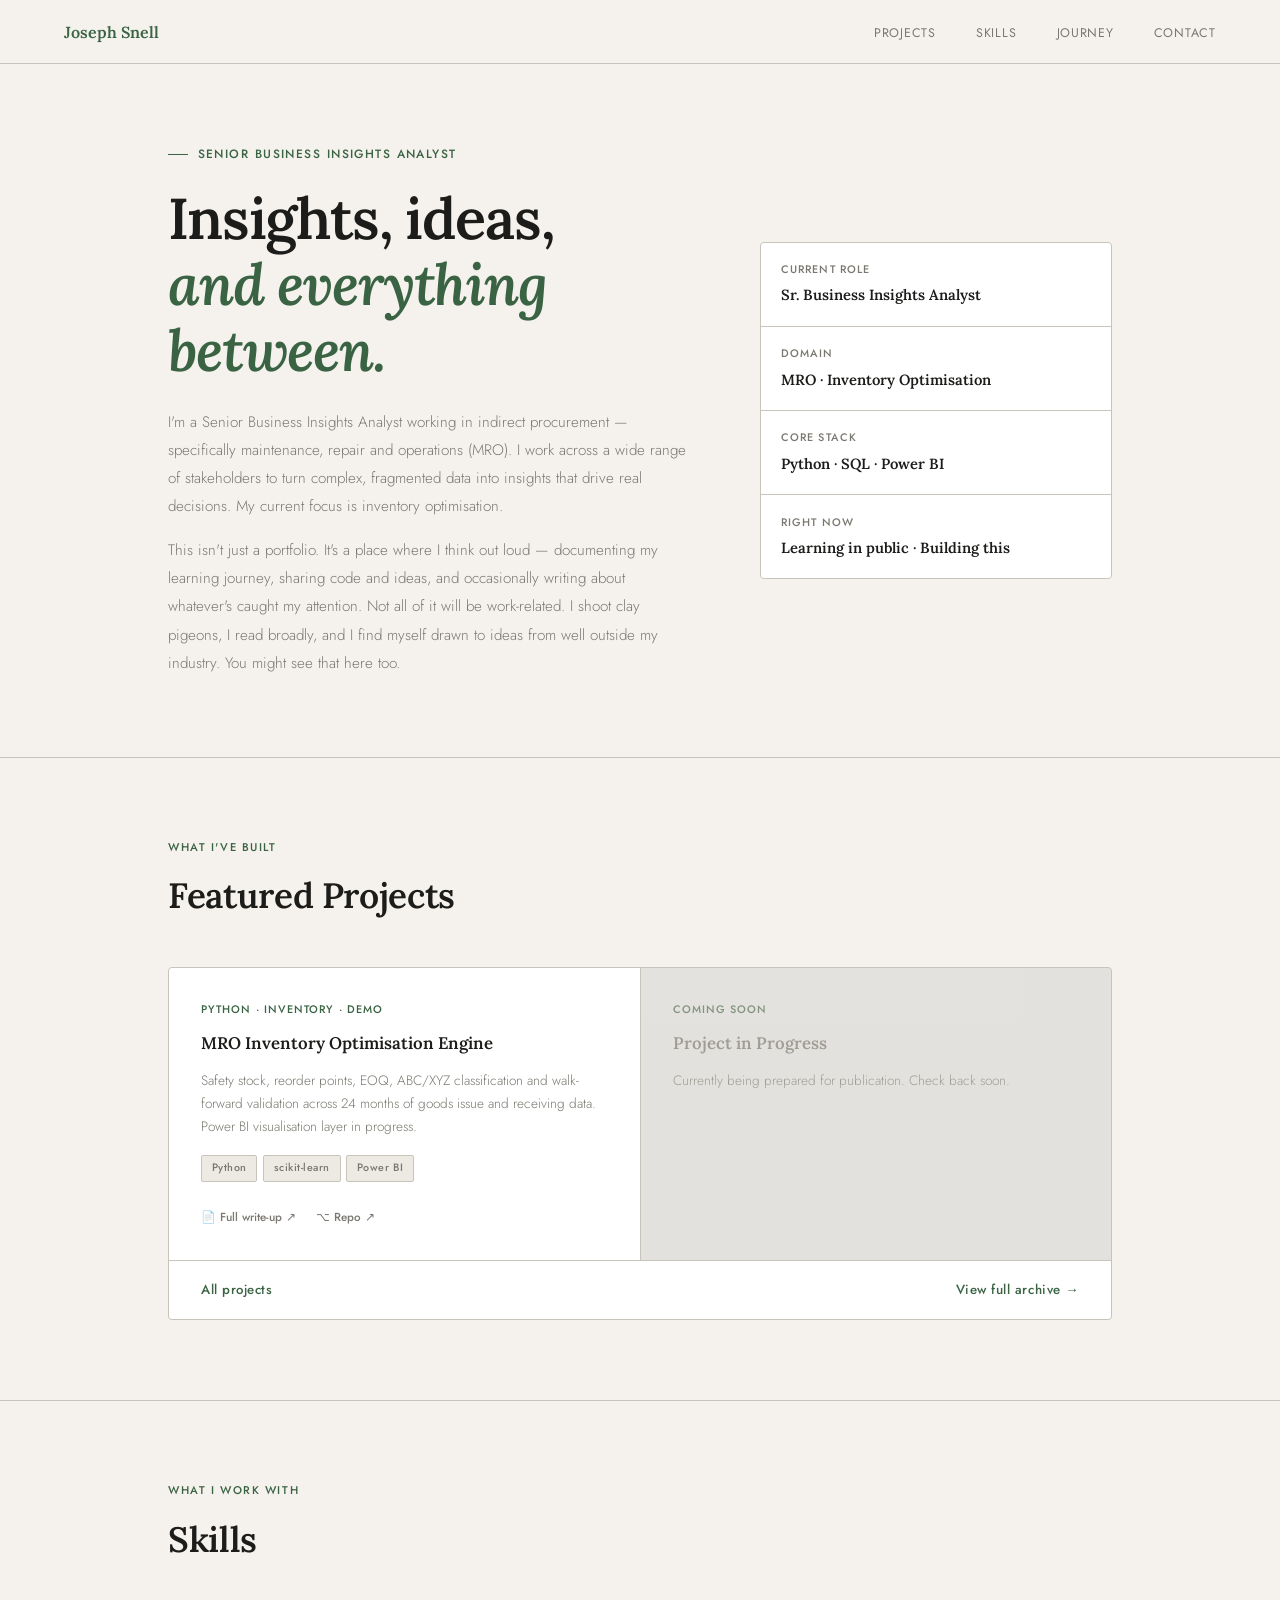
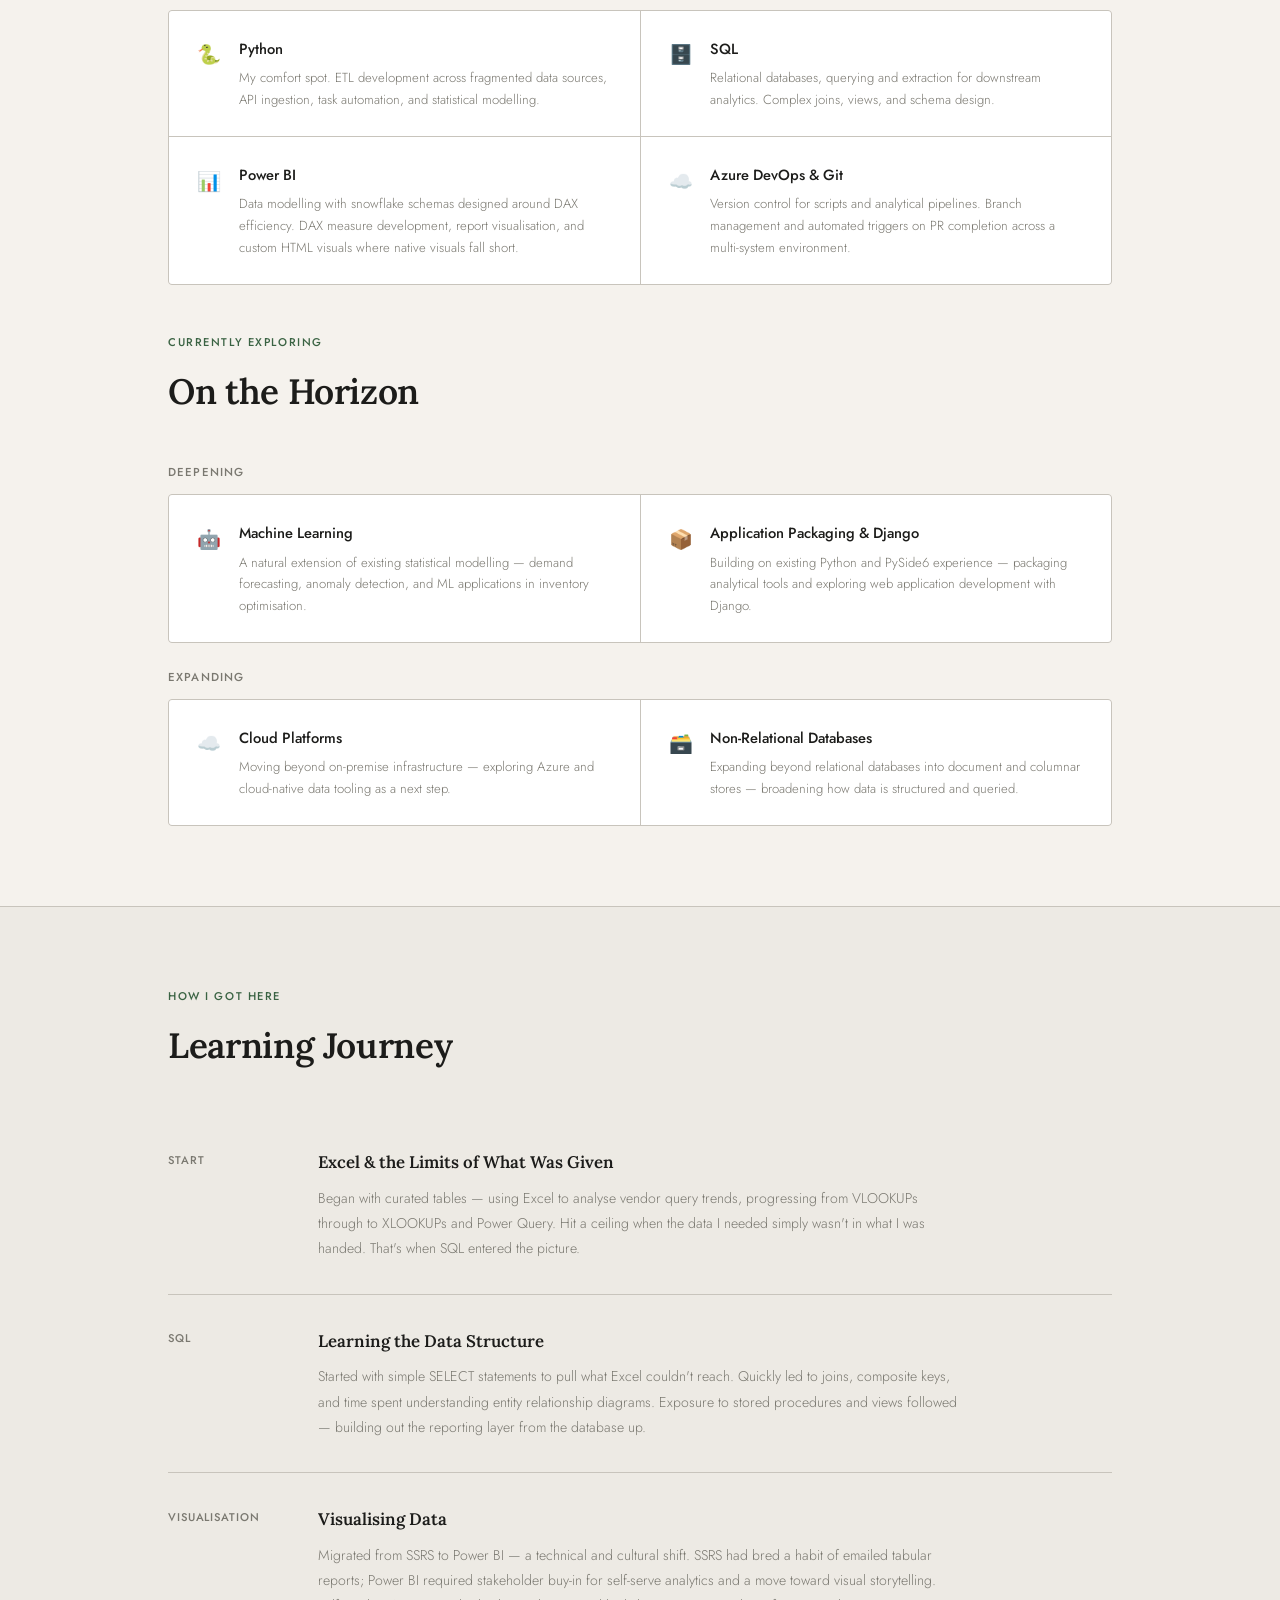
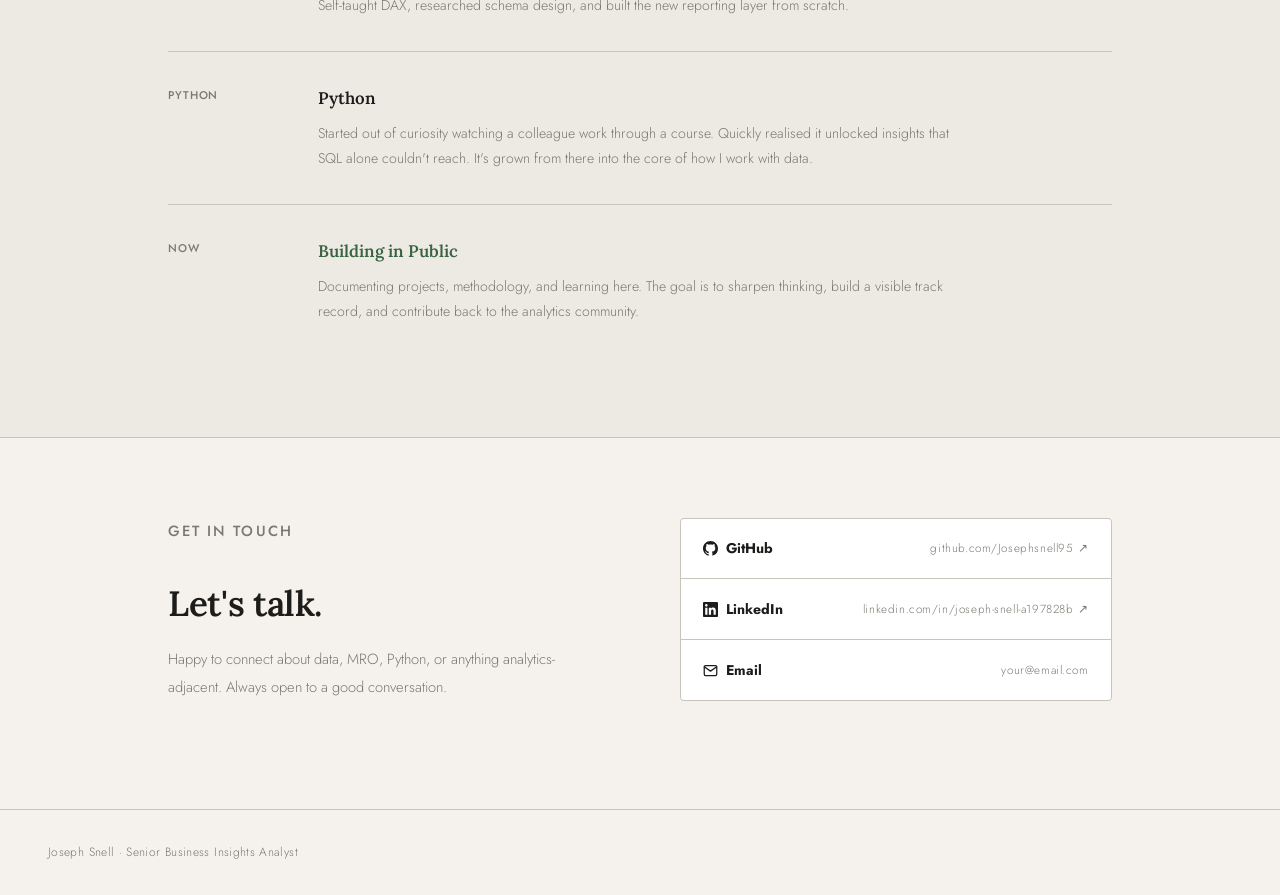
==== commit 22de2047: "Refactor portfolio site: update title, navigation, and hero section; consolidate projects and skills" ====
--- a/index.html
+++ b/index.html
@@ -3,7 +3,7 @@
 <head>
   <meta charset="UTF-8"/>
   <meta name="viewport" content="width=device-width, initial-scale=1.0"/>
-  <title>Joseph · Insights & Analytics</title>
+  <title>Joseph Snell · Insights & Analytics</title>
   <link rel="preconnect" href="https://fonts.googleapis.com">
   <link href="https://fonts.googleapis.com/css2?family=Lora:ital,wght@0,400;0,600;1,400&family=Jost:wght@300;400;500&display=swap" rel="stylesheet">
   <link rel="stylesheet" href="assets/css/style.css">
@@ -11,11 +11,11 @@
 <body>
 
 <nav>
-  <span class="nav-logo">Joseph</span>
+  <a href="#hero" class="nav-logo">Joseph Snell</a>
   <ul class="nav-links">
+    <li><a href="#projects">Projects</a></li>
     <li><a href="#skills">Skills</a></li>
     <li><a href="#journey">Journey</a></li>
-    <li><a href="#projects">Projects</a></li>
     <li><a href="#contact">Contact</a></li>
   </ul>
 </nav>
@@ -32,21 +32,6 @@
       <p class="hero-desc" style="margin-top: 1rem;">
         This isn't just a portfolio. It's a place where I think out loud — documenting my learning journey, sharing code and ideas, and occasionally writing about whatever's caught my attention. Not all of it will be work-related. I shoot clay pigeons, I read broadly, and I find myself drawn to ideas from well outside my industry. You might see that here too.
       </p>
-      <div class="hero-cta">
-        <a href="#projects" class="btn btn-solid">View Projects</a>
-        <a href="https://github.com/Josephsnell95" target="_blank" class="btn btn-outline" style="display:inline-flex;align-items:center;gap:0.4rem;">
-          <svg height="16" width="16" viewBox="0 0 16 16" fill="currentColor"><path d="M8 0C3.58 0 0 3.58 0 8c0 3.54 2.29 6.53 5.47 7.59.4.07.55-.17.55-.38 0-.19-.01-.82-.01-1.49-2.01.37-2.53-.49-2.69-.94-.09-.23-.48-.94-.82-1.13-.28-.15-.68-.52-.01-.53.63-.01 1.08.58 1.23.82.72 1.21 1.87.87 2.33.66.07-.52.28-.87.51-1.07-1.78-.2-3.64-.89-3.64-3.95 0-.87.31-1.59.82-2.15-.08-.2-.36-1.02.08-2.12 0 0 .67-.21 2.2.82.64-.18 1.32-.27 2-.27.68 0 1.36.09 2 .27 1.53-1.04 2.2-.82 2.2-.82.44 1.1.16 1.92.08 2.12.51.56.82 1.27.82 2.15 0 3.07-1.87 3.75-3.65 3.95.29.25.54.73.54 1.48 0 1.07-.01 1.93-.01 2.2 0 .21.15.46.55.38A8.013 8.013 0 0016 8c0-4.42-3.58-8-8-8z"/></svg>
-          GitHub
-        </a>
-        <a href="https://www.linkedin.com/in/joseph-snell-a197828b" target="_blank" class="btn btn-outline" style="display:inline-flex;align-items:center;gap:0.4rem;">
-          <svg height="16" width="16" viewBox="0 0 24 24" fill="currentColor"><path d="M20.447 20.452h-3.554v-5.569c0-1.328-.027-3.037-1.852-3.037-1.853 0-2.136 1.445-2.136 2.939v5.667H9.351V9h3.414v1.561h.046c.477-.9 1.637-1.85 3.37-1.85 3.601 0 4.267 2.37 4.267 5.455v6.286zM5.337 7.433a2.062 2.062 0 01-2.063-2.065 2.064 2.064 0 112.063 2.065zm1.782 13.019H3.555V9h3.564v11.452zM22.225 0H1.771C.792 0 0 .774 0 1.729v20.542C0 23.227.792 24 1.771 24h20.451C23.2 24 24 23.227 24 22.271V1.729C24 .774 23.2 0 22.222 0h.003z"/></svg>
-          LinkedIn
-        </a>
-        <a href="mailto:your@email.com" class="btn btn-outline" style="display:inline-flex;align-items:center;gap:0.4rem;">
-          <svg height="16" width="16" viewBox="0 0 24 24" fill="none" stroke="currentColor" stroke-width="2" stroke-linecap="round" stroke-linejoin="round"><path d="M4 4h16c1.1 0 2 .9 2 2v12c0 1.1-.9 2-2 2H4c-1.1 0-2-.9-2-2V6c0-1.1.9-2 2-2z"/><polyline points="22,6 12,13 2,6"/></svg>
-          Email
-        </a>
-      </div>
     </div>
     <div class="hero-right">
       <div class="hero-stat">
@@ -64,139 +49,6 @@
       <div class="hero-stat">
         <span class="stat-label">Right Now</span>
         <span class="stat-value">Learning in public · Building this</span>
-      </div>
-    </div>
-  </div>
-</section>
-
-<!-- SKILLS -->
-<section id="skills">
-  <div class="container">
-    <div class="reveal">
-      <p class="section-label">What I work with</p>
-      <h2>Skills</h2>
-    </div>
-    <div class="skills-list reveal">
-      <div class="skill-row">
-        <div class="skill-glyph">🐍</div>
-        <div>
-          <div class="skill-name">Python</div>
-          <div class="skill-note">My comfort spot. ETL development across fragmented data sources, API ingestion, task automation, and statistical modelling.</div>
-        </div>
-      </div>
-      <div class="skill-row">
-        <div class="skill-glyph">🗄️</div>
-        <div>
-          <div class="skill-name">SQL</div>
-          <div class="skill-note">Relational databases, querying and extraction for downstream analytics. Complex joins, views, and schema design.</div>
-        </div>
-      </div>
-      <div class="skill-row">
-        <div class="skill-glyph">📊</div>
-        <div>
-          <div class="skill-name">Power BI</div>
-          <div class="skill-note">Data modelling with snowflake schemas designed around DAX efficiency. DAX measure development, report visualisation, and custom HTML visuals where native visuals fall short.</div>
-        </div>
-      </div>
-      <div class="skill-row">
-        <div class="skill-glyph">☁️</div>
-        <div>
-          <div class="skill-name">Azure DevOps & Git</div>
-          <div class="skill-note">Version control for scripts and analytical pipelines. Branch management and automated triggers on PR completion across a multi-system environment.</div>
-        </div>
-      </div>
-    </div>
-
-    <div class="reveal" style="margin-top: 3rem;">
-      <p class="section-label">Currently exploring</p>
-      <h2>On the Horizon</h2>
-    </div>
-
-    <div class="reveal" style="margin-bottom: 0.75rem;">
-      <p style="font-size: 0.72rem; font-weight: 500; letter-spacing: 0.1em; text-transform: uppercase; color: var(--muted); margin-bottom: 0.5rem;">Deepening</p>
-    </div>
-    <div class="skills-list reveal">
-      <div class="skill-row">
-        <div class="skill-glyph">🤖</div>
-        <div>
-          <div class="skill-name">Machine Learning</div>
-          <div class="skill-note">A natural extension of existing statistical modelling — demand forecasting, anomaly detection, and ML applications in inventory optimisation.</div>
-        </div>
-      </div>
-      <div class="skill-row">
-        <div class="skill-glyph">📦</div>
-        <div>
-          <div class="skill-name">Application Packaging & Django</div>
-          <div class="skill-note">Building on existing Python and PySide6 experience — packaging analytical tools and exploring web application development with Django.</div>
-        </div>
-      </div>
-    </div>
-
-    <div class="reveal" style="margin-top: 1.5rem; margin-bottom: 0.75rem;">
-      <p style="font-size: 0.72rem; font-weight: 500; letter-spacing: 0.1em; text-transform: uppercase; color: var(--muted); margin-bottom: 0.5rem;">Expanding</p>
-    </div>
-    <div class="skills-list reveal">
-      <div class="skill-row">
-        <div class="skill-glyph">☁️</div>
-        <div>
-          <div class="skill-name">Cloud Platforms</div>
-          <div class="skill-note">Moving beyond on-premise infrastructure — exploring Azure and cloud-native data tooling as a next step.</div>
-        </div>
-      </div>
-      <div class="skill-row">
-        <div class="skill-glyph">🗃️</div>
-        <div>
-          <div class="skill-name">Non-Relational Databases</div>
-          <div class="skill-note">Expanding beyond relational databases into document and columnar stores — broadening how data is structured and queried.</div>
-        </div>
-      </div>
-    </div>
-
-  </div>
-</section>
-
-<!-- JOURNEY -->
-<section id="journey">
-  <div class="container">
-    <div class="reveal">
-      <p class="section-label">How I got here</p>
-      <h2>Learning Journey</h2>
-    </div>
-    <div>
-      <div class="journey-item reveal">
-        <div class="journey-date">Start</div>
-        <div>
-          <div class="journey-title">Excel & the Limits of What Was Given</div>
-          <div class="journey-text">Began with curated tables — using Excel to analyse vendor query trends, progressing from VLOOKUPs through to XLOOKUPs and Power Query. Hit a ceiling when the data I needed simply wasn't in what I was handed. That's when SQL entered the picture.</div>
-        </div>
-      </div>
-      <div class="journey-item reveal">
-        <div class="journey-date">SQL</div>
-        <div>
-          <div class="journey-title">Learning the Data Structure</div>
-          <div class="journey-text">Started with simple SELECT statements to pull what Excel couldn't reach. Quickly led to joins, composite keys, and time spent understanding entity relationship diagrams. Exposure to stored procedures and views followed — building out the reporting layer from the database up.</div>
-        </div>
-      </div>
-      <div class="journey-item reveal">
-        <div class="journey-date">Visualisation</div>
-        <div>
-          <div class="journey-title">Visualising Data</div>
-          <div class="journey-text">Migrated from SSRS to Power BI — a technical and cultural shift. SSRS had bred a habit of emailed tabular reports; Power BI required stakeholder buy-in for self-serve analytics and a move toward visual storytelling. Self-taught DAX, researched schema design, and built the new reporting layer from scratch.</div>
-        </div>
-      </div>
-      <div class="journey-item reveal">
-        <div class="journey-date">Python</div>
-        <div>
-          <div class="journey-title">Python</div>
-          <div class="journey-text">Started out of curiosity watching a colleague work through a course. Quickly realised it unlocked insights that SQL alone couldn't reach. It's grown from there into the core of how I work with data.</div>
-        </div>
-      </div>
-      <div class="journey-item current reveal">
-        <div class="journey-date">Now</div>
-        <div>
-          <div class="journey-title">Building in Public</div>
-          <div class="journey-text">Documenting projects, methodology, and learning here. The goal is to sharpen thinking, build a visible track record, and contribute back to the analytics community.</div>
-        </div>
       </div>
     </div>
   </div>
@@ -217,7 +69,7 @@
         <div class="project-name">MRO Inventory Optimisation Engine</div>
         <div class="project-desc">Safety stock, reorder points, EOQ, ABC/XYZ classification and walk-forward validation across 24 months of goods issue and receiving data. Power BI visualisation layer in progress.</div>
         <div class="stack-tags">
-          <span class="stag">Python</span><span class="stag">scikit-learn</span><span class="stag">SQL</span><span class="stag">Power BI</span>
+          <span class="stag">Python</span><span class="stag">scikit-learn</span><span class="stag">Power BI</span>
         </div>
         <div class="feature-links">
           <a href="projects/inventory_optimiser.html" class="plink">📄 Full write-up ↗</a>
@@ -242,6 +94,139 @@
   </div>
 </section>
 
+<!-- SKILLS -->
+<section id="skills">
+  <div class="container">
+    <div class="reveal">
+      <p class="section-label">What I work with</p>
+      <h2>Skills</h2>
+    </div>
+    <div class="skills-list reveal">
+      <div class="skill-row">
+        <div class="skill-glyph">🐍</div>
+        <div>
+          <div class="skill-name">Python</div>
+          <div class="skill-note">My comfort spot. ETL development across fragmented data sources, API ingestion, task automation, and statistical modelling.</div>
+        </div>
+      </div>
+      <div class="skill-row">
+        <div class="skill-glyph">🗄️</div>
+        <div>
+          <div class="skill-name">SQL</div>
+          <div class="skill-note">Relational databases, querying and extraction for downstream analytics. Complex joins, views, and schema design.</div>
+        </div>
+      </div>
+      <div class="skill-row">
+        <div class="skill-glyph">📊</div>
+        <div>
+          <div class="skill-name">Power BI</div>
+          <div class="skill-note">Data modelling with snowflake schemas designed around DAX efficiency. DAX measure development, report visualisation, and custom HTML visuals where native visuals fall short.</div>
+        </div>
+      </div>
+      <div class="skill-row">
+        <div class="skill-glyph">☁️</div>
+        <div>
+          <div class="skill-name">Azure DevOps & Git</div>
+          <div class="skill-note">Version control for scripts and analytical pipelines. Branch management and automated triggers on PR completion across a multi-system environment.</div>
+        </div>
+      </div>
+    </div>
+
+    <div class="reveal" style="margin-top: 3rem;">
+      <p class="section-label">Currently exploring</p>
+      <h2>On the Horizon</h2>
+    </div>
+
+    <div class="reveal" style="margin-bottom: 0.75rem;">
+      <p style="font-size: 0.72rem; font-weight: 500; letter-spacing: 0.1em; text-transform: uppercase; color: var(--muted); margin-bottom: 0.5rem;">Deepening</p>
+    </div>
+    <div class="skills-list reveal">
+      <div class="skill-row">
+        <div class="skill-glyph">🤖</div>
+        <div>
+          <div class="skill-name">Machine Learning</div>
+          <div class="skill-note">A natural extension of existing statistical modelling — demand forecasting, anomaly detection, and ML applications in inventory optimisation.</div>
+        </div>
+      </div>
+      <div class="skill-row">
+        <div class="skill-glyph">📦</div>
+        <div>
+          <div class="skill-name">Application Packaging & Django</div>
+          <div class="skill-note">Building on existing Python and PySide6 experience — packaging analytical tools and exploring web application development with Django.</div>
+        </div>
+      </div>
+    </div>
+
+    <div class="reveal" style="margin-top: 1.5rem; margin-bottom: 0.75rem;">
+      <p style="font-size: 0.72rem; font-weight: 500; letter-spacing: 0.1em; text-transform: uppercase; color: var(--muted); margin-bottom: 0.5rem;">Expanding</p>
+    </div>
+    <div class="skills-list reveal">
+      <div class="skill-row">
+        <div class="skill-glyph">☁️</div>
+        <div>
+          <div class="skill-name">Cloud Platforms</div>
+          <div class="skill-note">Moving beyond on-premise infrastructure — exploring Azure and cloud-native data tooling as a next step.</div>
+        </div>
+      </div>
+      <div class="skill-row">
+        <div class="skill-glyph">🗃️</div>
+        <div>
+          <div class="skill-name">Non-Relational Databases</div>
+          <div class="skill-note">Expanding beyond relational databases into document and columnar stores — broadening how data is structured and queried.</div>
+        </div>
+      </div>
+    </div>
+
+  </div>
+</section>
+
+<!-- JOURNEY -->
+<section id="journey">
+  <div class="container">
+    <div class="reveal">
+      <p class="section-label">How I got here</p>
+      <h2>Learning Journey</h2>
+    </div>
+    <div>
+      <div class="journey-item reveal">
+        <div class="journey-date">Start</div>
+        <div>
+          <div class="journey-title">Excel & the Limits of What Was Given</div>
+          <div class="journey-text">Began with curated tables — using Excel to analyse vendor query trends, progressing from VLOOKUPs through to XLOOKUPs and Power Query. Hit a ceiling when the data I needed simply wasn't in what I was handed. That's when SQL entered the picture.</div>
+        </div>
+      </div>
+      <div class="journey-item reveal">
+        <div class="journey-date">SQL</div>
+        <div>
+          <div class="journey-title">Learning the Data Structure</div>
+          <div class="journey-text">Started with simple SELECT statements to pull what Excel couldn't reach. Quickly led to joins, composite keys, and time spent understanding entity relationship diagrams. Exposure to stored procedures and views followed — building out the reporting layer from the database up.</div>
+        </div>
+      </div>
+      <div class="journey-item reveal">
+        <div class="journey-date">Visualisation</div>
+        <div>
+          <div class="journey-title">Visualising Data</div>
+          <div class="journey-text">Migrated from SSRS to Power BI — a technical and cultural shift. SSRS had bred a habit of emailed tabular reports; Power BI required stakeholder buy-in for self-serve analytics and a move toward visual storytelling. Self-taught DAX, researched schema design, and built the new reporting layer from scratch.</div>
+        </div>
+      </div>
+      <div class="journey-item reveal">
+        <div class="journey-date">Python</div>
+        <div>
+          <div class="journey-title">Python</div>
+          <div class="journey-text">Started out of curiosity watching a colleague work through a course. Quickly realised it unlocked insights that SQL alone couldn't reach. It's grown from there into the core of how I work with data.</div>
+        </div>
+      </div>
+      <div class="journey-item current reveal">
+        <div class="journey-date">Now</div>
+        <div>
+          <div class="journey-title">Building in Public</div>
+          <div class="journey-text">Documenting projects, methodology, and learning here. The goal is to sharpen thinking, build a visible track record, and contribute back to the analytics community.</div>
+        </div>
+      </div>
+    </div>
+  </div>
+</section>
+
 <!-- CONTACT -->
 <section id="contact">
   <div class="container">
@@ -250,19 +235,27 @@
         <p class="section-label">Get in touch</p>
         <h2>Let's talk.</h2>
         <p>Happy to connect about data, MRO, Python, or anything analytics-adjacent. Always open to a good conversation.</p>
-        <a href="mailto:your@email.com" class="btn btn-solid">Send an email</a>
       </div>
       <div class="contact-links reveal">
         <a href="https://github.com/Josephsnell95" target="_blank" class="contact-link-row">
-          <strong>GitHub</strong>
+          <strong style="display:inline-flex;align-items:center;gap:0.5rem;">
+            <svg height="15" width="15" viewBox="0 0 16 16" fill="currentColor"><path d="M8 0C3.58 0 0 3.58 0 8c0 3.54 2.29 6.53 5.47 7.59.4.07.55-.17.55-.38 0-.19-.01-.82-.01-1.49-2.01.37-2.53-.49-2.69-.94-.09-.23-.48-.94-.82-1.13-.28-.15-.68-.52-.01-.53.63-.01 1.08.58 1.23.82.72 1.21 1.87.87 2.33.66.07-.52.28-.87.51-1.07-1.78-.2-3.64-.89-3.64-3.95 0-.87.31-1.59.82-2.15-.08-.2-.36-1.02.08-2.12 0 0 .67-.21 2.2.82.64-.18 1.32-.27 2-.27.68 0 1.36.09 2 .27 1.53-1.04 2.2-.82 2.2-.82.44 1.1.16 1.92.08 2.12.51.56.82 1.27.82 2.15 0 3.07-1.87 3.75-3.65 3.95.29.25.54.73.54 1.48 0 1.07-.01 1.93-.01 2.2 0 .21.15.46.55.38A8.013 8.013 0 0016 8c0-4.42-3.58-8-8-8z"/></svg>
+            GitHub
+          </strong>
           <span>github.com/Josephsnell95 ↗</span>
         </a>
         <a href="https://www.linkedin.com/in/joseph-snell-a197828b" target="_blank" class="contact-link-row">
-          <strong>LinkedIn</strong>
+          <strong style="display:inline-flex;align-items:center;gap:0.5rem;">
+            <svg height="15" width="15" viewBox="0 0 24 24" fill="currentColor"><path d="M20.447 20.452h-3.554v-5.569c0-1.328-.027-3.037-1.852-3.037-1.853 0-2.136 1.445-2.136 2.939v5.667H9.351V9h3.414v1.561h.046c.477-.9 1.637-1.85 3.37-1.85 3.601 0 4.267 2.37 4.267 5.455v6.286zM5.337 7.433a2.062 2.062 0 01-2.063-2.065 2.064 2.064 0 112.063 2.065zm1.782 13.019H3.555V9h3.564v11.452zM22.225 0H1.771C.792 0 0 .774 0 1.729v20.542C0 23.227.792 24 1.771 24h20.451C23.2 24 24 23.227 24 22.271V1.729C24 .774 23.2 0 22.222 0h.003z"/></svg>
+            LinkedIn
+          </strong>
           <span>linkedin.com/in/joseph-snell-a197828b ↗</span>
         </a>
         <a href="mailto:your@email.com" class="contact-link-row">
-          <strong>Email</strong>
+          <strong style="display:inline-flex;align-items:center;gap:0.5rem;">
+            <svg height="15" width="15" viewBox="0 0 24 24" fill="none" stroke="currentColor" stroke-width="2" stroke-linecap="round" stroke-linejoin="round"><path d="M4 4h16c1.1 0 2 .9 2 2v12c0 1.1-.9 2-2 2H4c-1.1 0-2-.9-2-2V6c0-1.1.9-2 2-2z"/><polyline points="22,6 12,13 2,6"/></svg>
+            Email
+          </strong>
           <span>your@email.com</span>
         </a>
       </div>
@@ -271,7 +264,7 @@
 </section>
 
 <footer>
-  <p>Joseph · Senior Business Insights Analyst</p>
+  <p>Joseph Snell · Senior Business Insights Analyst</p>
 </footer>
 
 <script src="assets/js/main.js"></script>
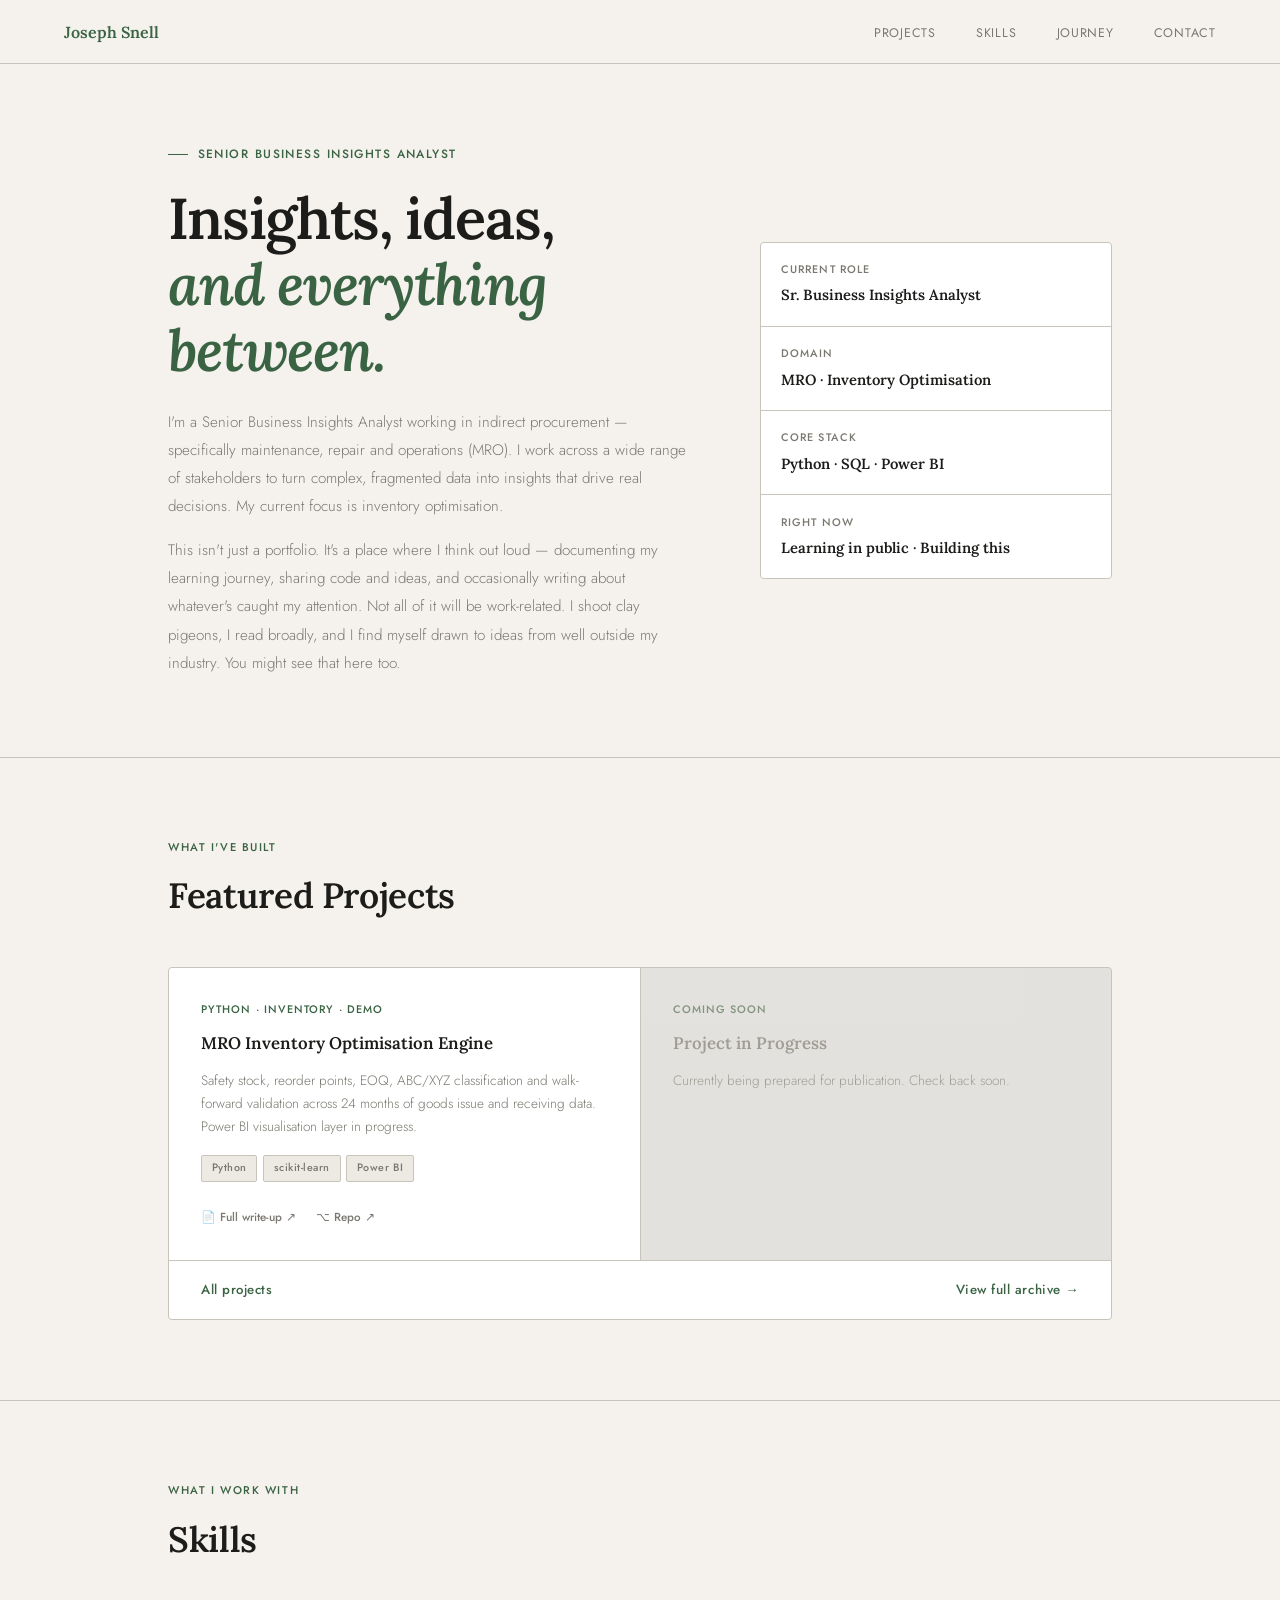
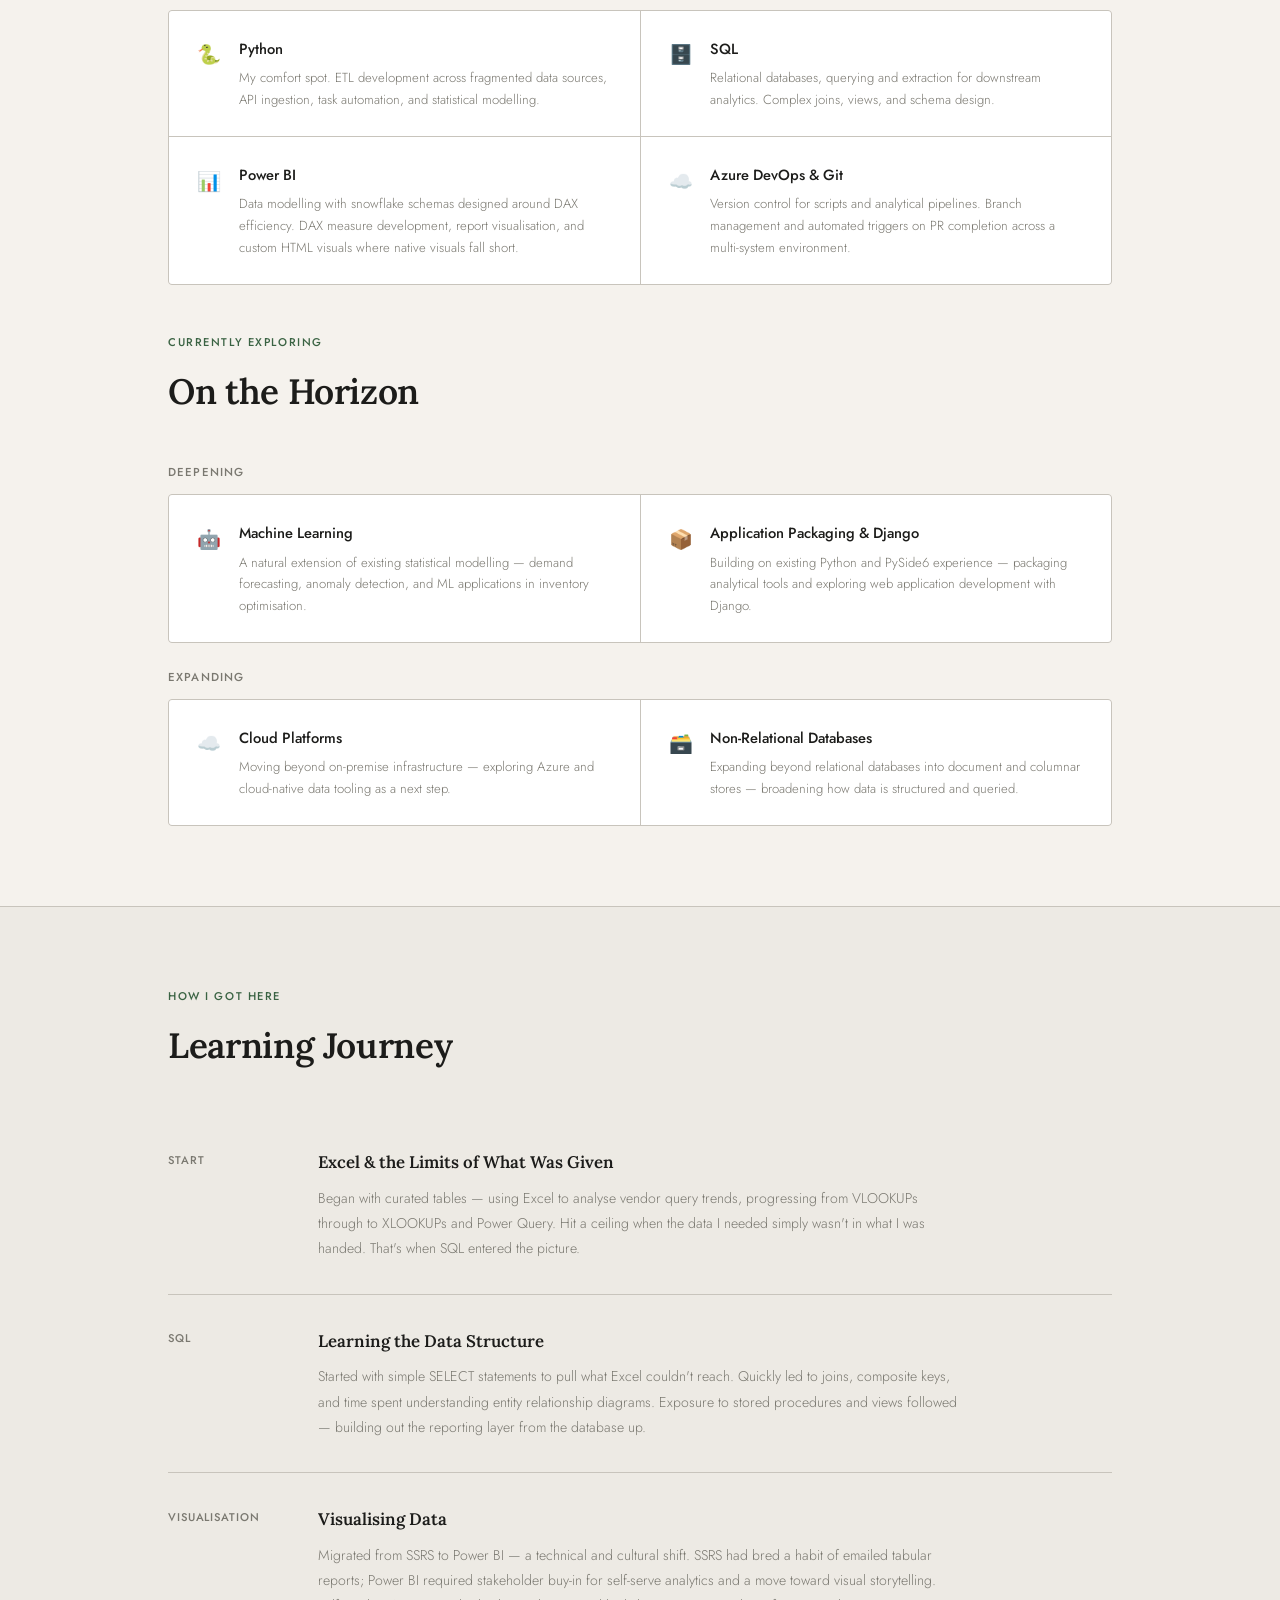
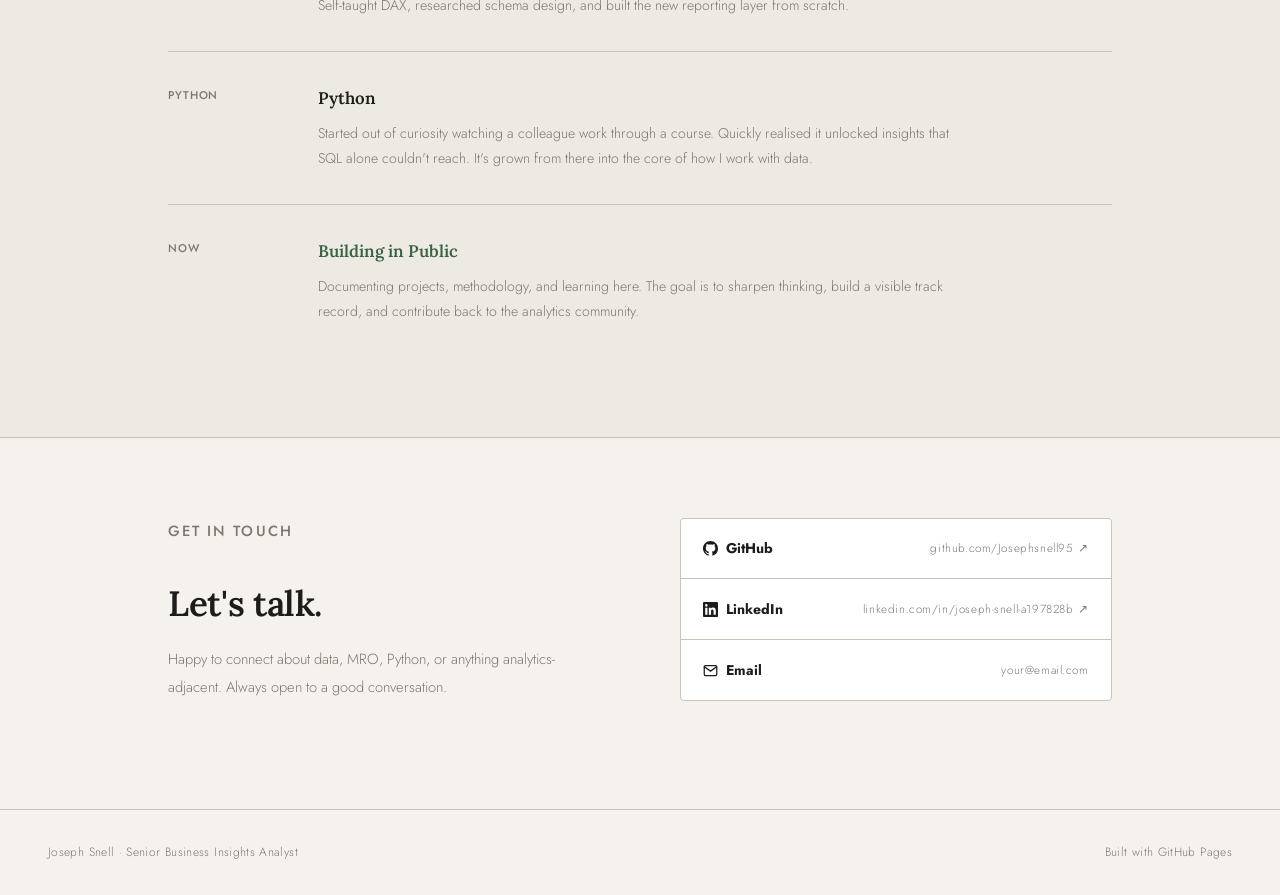
==== commit e7ca822c: "feat: refactor navigation and footer structure; implement dynamic rendering based on data attributes" ====
--- a/index.html
+++ b/index.html
@@ -10,15 +10,7 @@
 </head>
 <body>
 
-<nav>
-  <a href="#hero" class="nav-logo">Joseph Snell</a>
-  <ul class="nav-links">
-    <li><a href="#projects">Projects</a></li>
-    <li><a href="#skills">Skills</a></li>
-    <li><a href="#journey">Journey</a></li>
-    <li><a href="#contact">Contact</a></li>
-  </ul>
-</nav>
+<div id="nav" data-type="main"></div>
 
 <!-- HERO -->
 <section id="hero">
@@ -263,11 +255,9 @@
   </div>
 </section>
 
-<footer>
-  <p>Joseph Snell · Senior Business Insights Analyst</p>
-</footer>
+<div id="footer"></div>
 
 <script src="assets/js/main.js"></script>
 
 </body>
-</html>+</html>
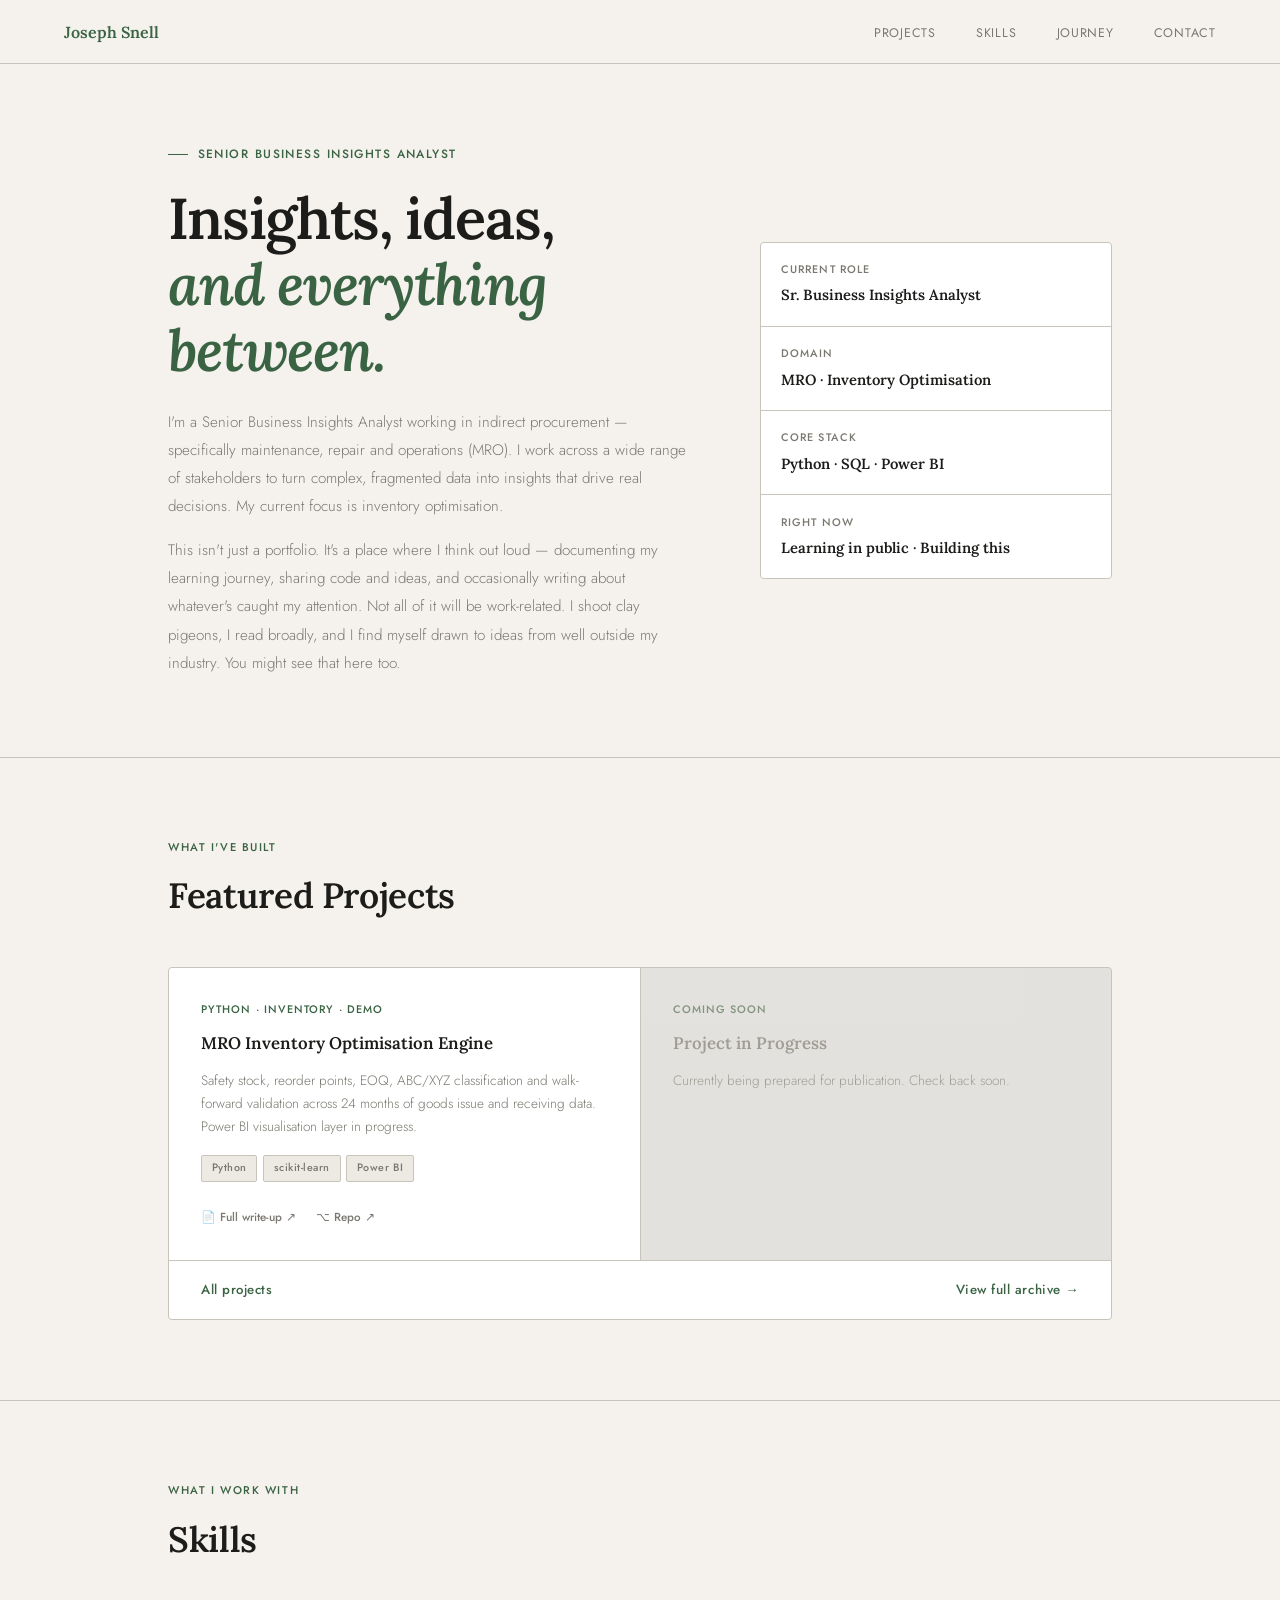
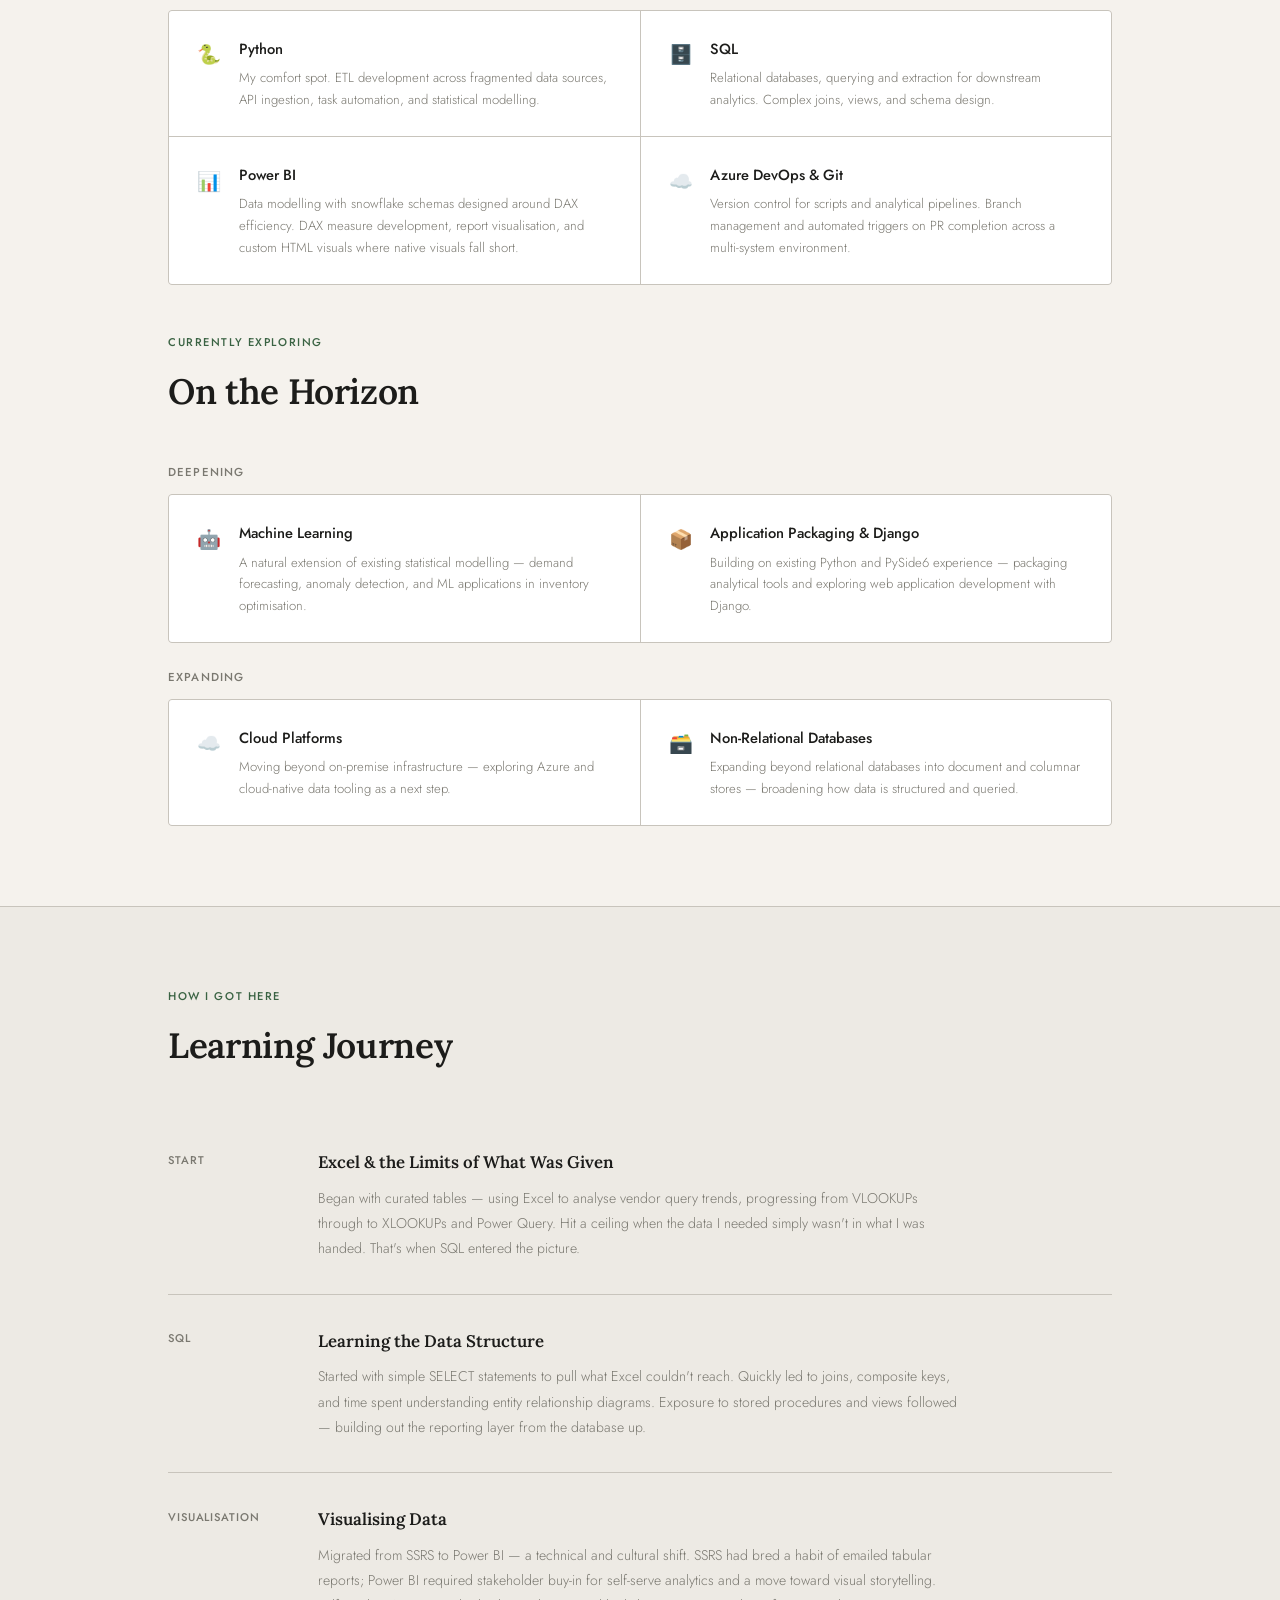
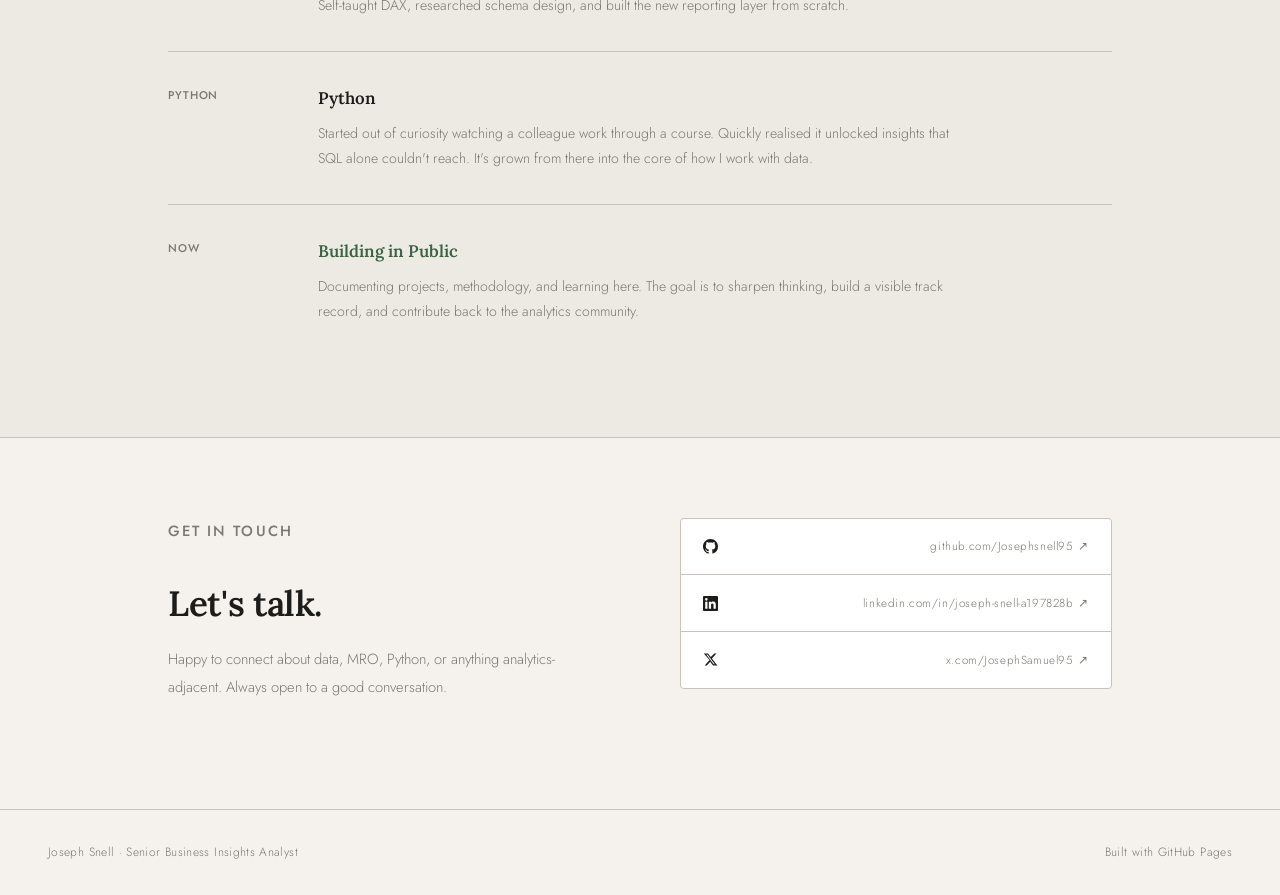
==== commit 0d6e66f9: "feat: update contact links to reflect new social media profiles and remove outdated email" ====
--- a/index.html
+++ b/index.html
@@ -232,23 +232,20 @@
         <a href="https://github.com/Josephsnell95" target="_blank" class="contact-link-row">
           <strong style="display:inline-flex;align-items:center;gap:0.5rem;">
             <svg height="15" width="15" viewBox="0 0 16 16" fill="currentColor"><path d="M8 0C3.58 0 0 3.58 0 8c0 3.54 2.29 6.53 5.47 7.59.4.07.55-.17.55-.38 0-.19-.01-.82-.01-1.49-2.01.37-2.53-.49-2.69-.94-.09-.23-.48-.94-.82-1.13-.28-.15-.68-.52-.01-.53.63-.01 1.08.58 1.23.82.72 1.21 1.87.87 2.33.66.07-.52.28-.87.51-1.07-1.78-.2-3.64-.89-3.64-3.95 0-.87.31-1.59.82-2.15-.08-.2-.36-1.02.08-2.12 0 0 .67-.21 2.2.82.64-.18 1.32-.27 2-.27.68 0 1.36.09 2 .27 1.53-1.04 2.2-.82 2.2-.82.44 1.1.16 1.92.08 2.12.51.56.82 1.27.82 2.15 0 3.07-1.87 3.75-3.65 3.95.29.25.54.73.54 1.48 0 1.07-.01 1.93-.01 2.2 0 .21.15.46.55.38A8.013 8.013 0 0016 8c0-4.42-3.58-8-8-8z"/></svg>
-            GitHub
           </strong>
           <span>github.com/Josephsnell95 ↗</span>
         </a>
         <a href="https://www.linkedin.com/in/joseph-snell-a197828b" target="_blank" class="contact-link-row">
           <strong style="display:inline-flex;align-items:center;gap:0.5rem;">
             <svg height="15" width="15" viewBox="0 0 24 24" fill="currentColor"><path d="M20.447 20.452h-3.554v-5.569c0-1.328-.027-3.037-1.852-3.037-1.853 0-2.136 1.445-2.136 2.939v5.667H9.351V9h3.414v1.561h.046c.477-.9 1.637-1.85 3.37-1.85 3.601 0 4.267 2.37 4.267 5.455v6.286zM5.337 7.433a2.062 2.062 0 01-2.063-2.065 2.064 2.064 0 112.063 2.065zm1.782 13.019H3.555V9h3.564v11.452zM22.225 0H1.771C.792 0 0 .774 0 1.729v20.542C0 23.227.792 24 1.771 24h20.451C23.2 24 24 23.227 24 22.271V1.729C24 .774 23.2 0 22.222 0h.003z"/></svg>
-            LinkedIn
           </strong>
           <span>linkedin.com/in/joseph-snell-a197828b ↗</span>
         </a>
-        <a href="mailto:your@email.com" class="contact-link-row">
+        <a href="https://x.com/JosephSamuel95" target="_blank" class="contact-link-row">
           <strong style="display:inline-flex;align-items:center;gap:0.5rem;">
-            <svg height="15" width="15" viewBox="0 0 24 24" fill="none" stroke="currentColor" stroke-width="2" stroke-linecap="round" stroke-linejoin="round"><path d="M4 4h16c1.1 0 2 .9 2 2v12c0 1.1-.9 2-2 2H4c-1.1 0-2-.9-2-2V6c0-1.1.9-2 2-2z"/><polyline points="22,6 12,13 2,6"/></svg>
-            Email
+            <svg height="15" width="15" viewBox="0 0 24 24" fill="currentColor"><path d="M18.244 2.25h3.308l-7.227 8.26 8.502 11.24H16.17l-4.714-6.231-5.401 6.231H2.74l7.73-8.835L1.254 2.25H8.08l4.253 5.622 5.911-5.622Zm-1.161 17.52h1.833L7.084 4.126H5.117z"/></svg>
           </strong>
-          <span>your@email.com</span>
+          <span>x.com/JosephSamuel95 ↗</span>
         </a>
       </div>
     </div>
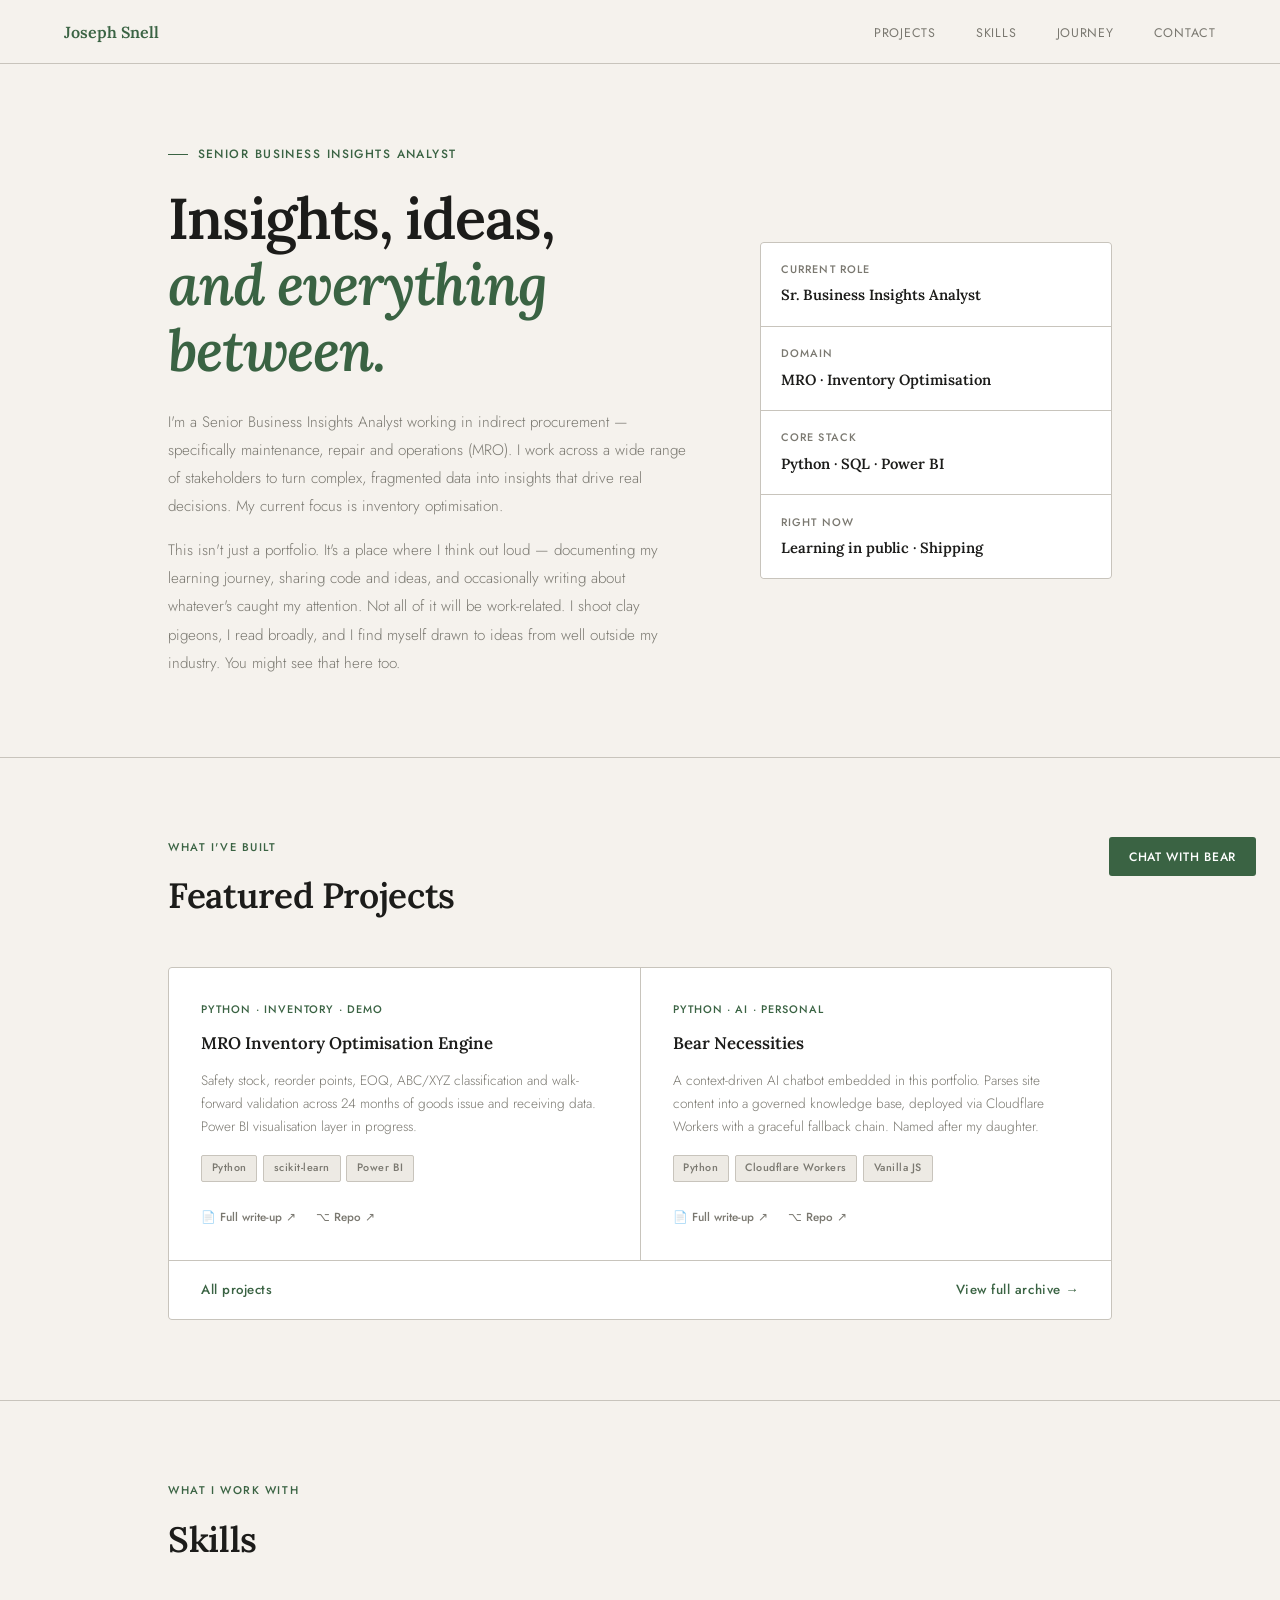
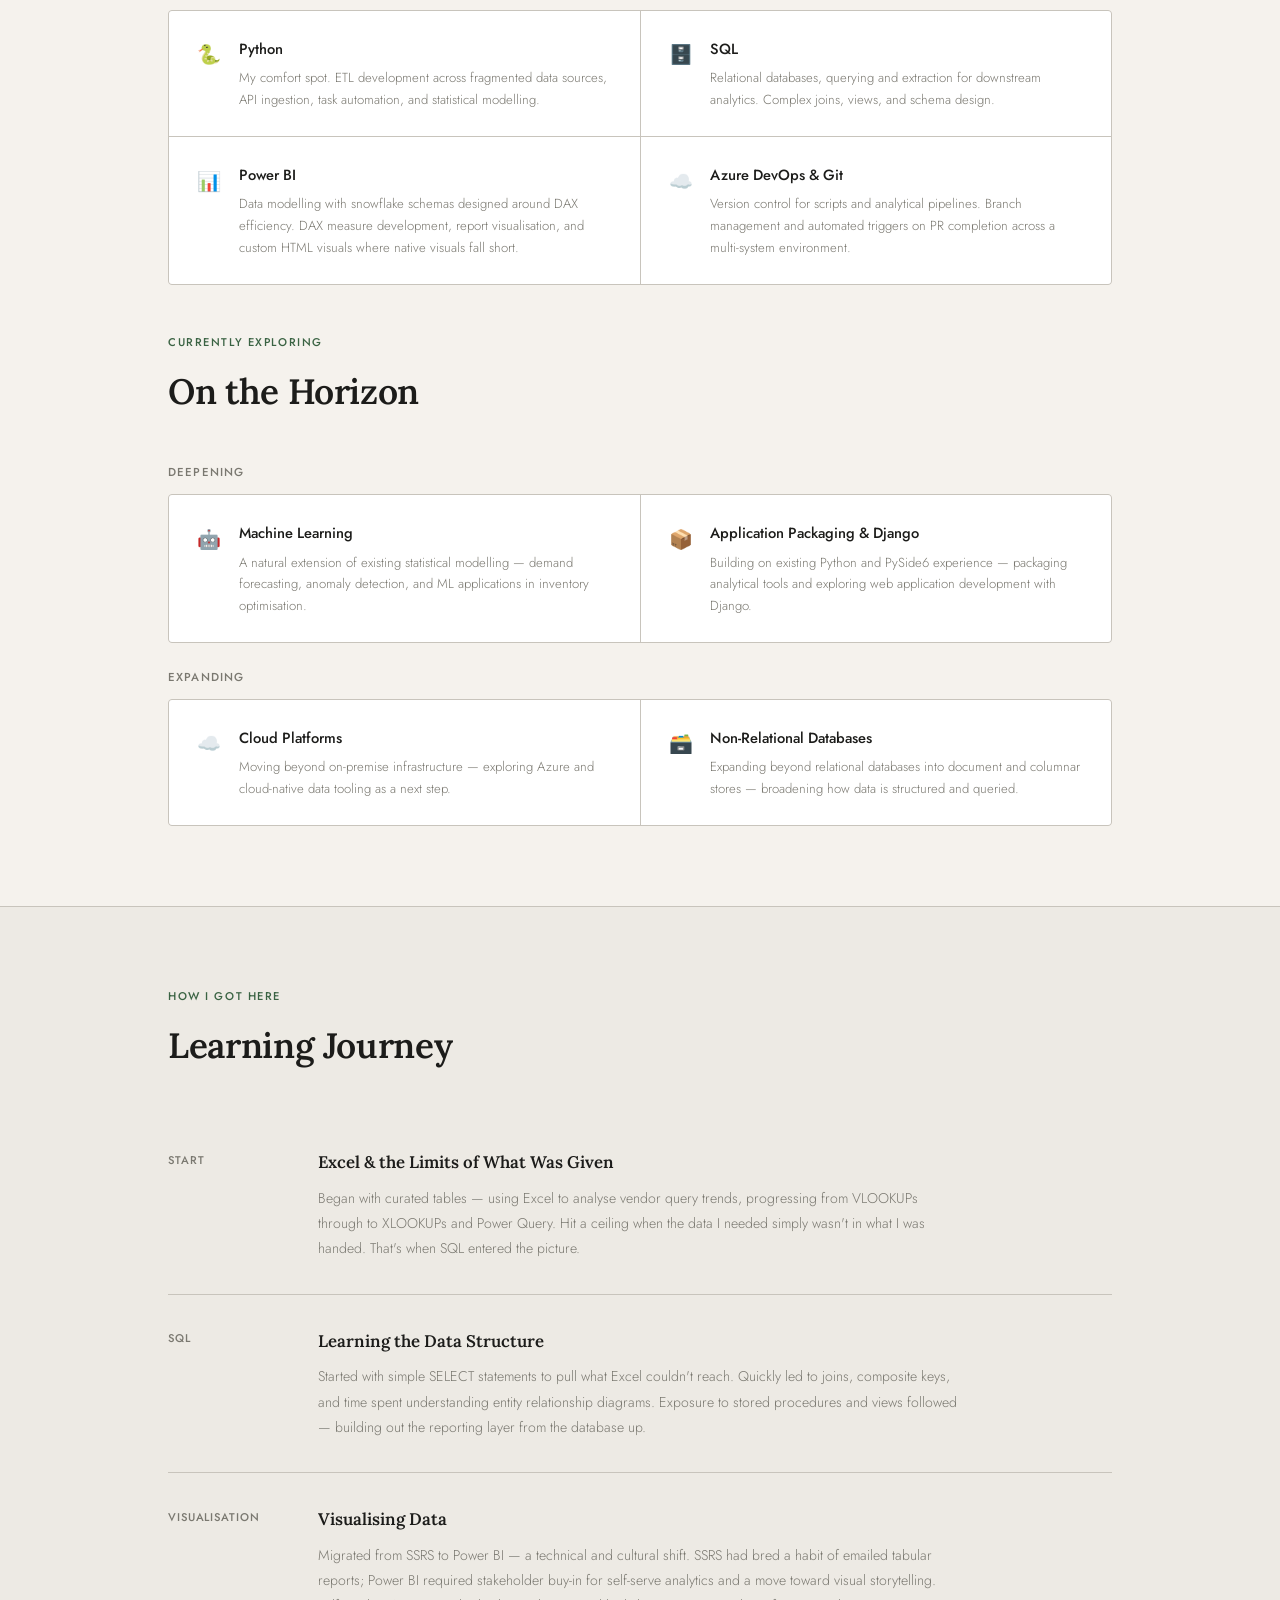
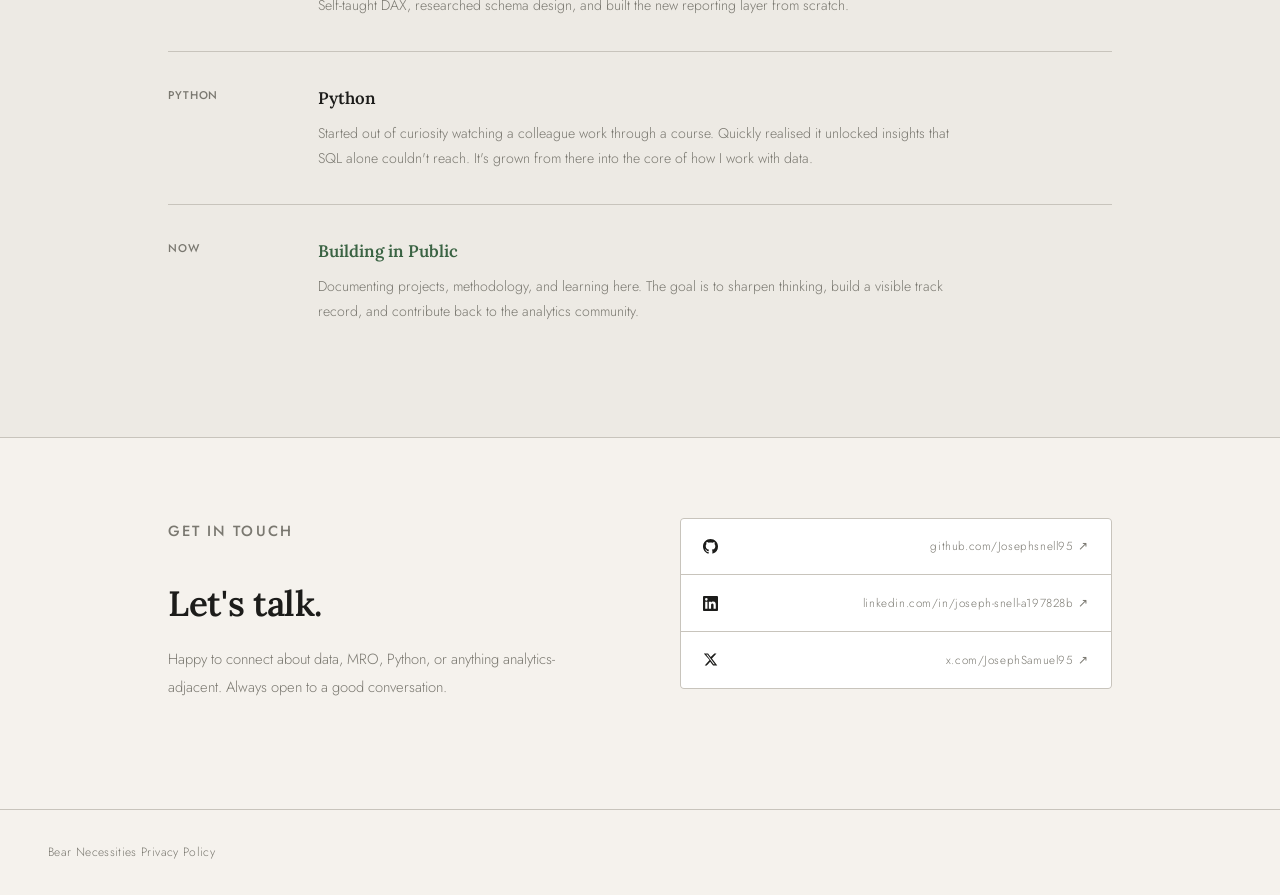
==== commit 48bcf841: "feat: add Bear Necessities project page and update index - Add projects/bear_necessities.html — full" ====
--- a/index.html
+++ b/index.html
@@ -1,260 +1,315 @@
 <!DOCTYPE html>
 <html lang="en">
+
 <head>
-  <meta charset="UTF-8"/>
-  <meta name="viewport" content="width=device-width, initial-scale=1.0"/>
+  <meta charset="UTF-8" />
+  <meta name="viewport" content="width=device-width, initial-scale=1.0" />
   <title>Joseph Snell · Insights & Analytics</title>
   <link rel="preconnect" href="https://fonts.googleapis.com">
-  <link href="https://fonts.googleapis.com/css2?family=Lora:ital,wght@0,400;0,600;1,400&family=Jost:wght@300;400;500&display=swap" rel="stylesheet">
+  <link
+    href="https://fonts.googleapis.com/css2?family=Lora:ital,wght@0,400;0,600;1,400&family=Jost:wght@300;400;500&display=swap"
+    rel="stylesheet">
   <link rel="stylesheet" href="assets/css/style.css">
 </head>
+
 <body>
 
-<div id="nav" data-type="main"></div>
-
-<!-- HERO -->
-<section id="hero">
-  <div class="hero-inner">
-    <div class="hero-left">
-      <div class="hero-eyebrow">Senior Business Insights Analyst</div>
-      <h1>Insights, ideas,<br><em>and everything between.</em></h1>
-      <p class="hero-desc">
-        I'm a Senior Business Insights Analyst working in indirect procurement — specifically maintenance, repair and operations (MRO). I work across a wide range of stakeholders to turn complex, fragmented data into insights that drive real decisions. My current focus is inventory optimisation.
-      </p>
-      <p class="hero-desc" style="margin-top: 1rem;">
-        This isn't just a portfolio. It's a place where I think out loud — documenting my learning journey, sharing code and ideas, and occasionally writing about whatever's caught my attention. Not all of it will be work-related. I shoot clay pigeons, I read broadly, and I find myself drawn to ideas from well outside my industry. You might see that here too.
-      </p>
-    </div>
-    <div class="hero-right">
-      <div class="hero-stat">
-        <span class="stat-label">Current Role</span>
-        <span class="stat-value">Sr. Business Insights Analyst</span>
-      </div>
-      <div class="hero-stat">
-        <span class="stat-label">Domain</span>
-        <span class="stat-value">MRO · Inventory Optimisation</span>
-      </div>
-      <div class="hero-stat">
-        <span class="stat-label">Core Stack</span>
-        <span class="stat-value">Python · SQL · Power BI</span>
-      </div>
-      <div class="hero-stat">
-        <span class="stat-label">Right Now</span>
-        <span class="stat-value">Learning in public · Building this</span>
-      </div>
-    </div>
-  </div>
-</section>
-
-<!-- PROJECTS -->
-<section id="projects">
-  <div class="container">
-    <div class="reveal">
-      <p class="section-label">What I've built</p>
-      <h2>Featured Projects</h2>
-    </div>
-    <div class="featured-grid reveal">
-
-      <!-- Featured: MRO Inventory Optimisation -->
-      <div class="feature-card">
-        <div class="project-type">Python · Inventory · Demo</div>
-        <div class="project-name">MRO Inventory Optimisation Engine</div>
-        <div class="project-desc">Safety stock, reorder points, EOQ, ABC/XYZ classification and walk-forward validation across 24 months of goods issue and receiving data. Power BI visualisation layer in progress.</div>
-        <div class="stack-tags">
-          <span class="stag">Python</span><span class="stag">scikit-learn</span><span class="stag">Power BI</span>
-        </div>
-        <div class="feature-links">
-          <a href="projects/inventory_optimiser.html" class="plink">📄 Full write-up ↗</a>
-          <a href="https://github.com/Josephsnell95/mro_inventory_optimisation" target="_blank" class="plink">⌥ Repo ↗</a>
-        </div>
-      </div>
-
-      <!-- Featured slot 2: placeholder -->
-      <div class="feature-card feature-card--muted">
-        <div class="project-type">Coming Soon</div>
-        <div class="project-name" style="color: var(--muted);">Project in Progress</div>
-        <div class="project-desc">Currently being prepared for publication. Check back soon.</div>
-      </div>
-
-      <!-- See all -->
-      <a href="projects/" class="see-all-row">
-        <span>All projects</span>
-        <span>View full archive →</span>
-      </a>
-
-    </div>
-  </div>
-</section>
-
-<!-- SKILLS -->
-<section id="skills">
-  <div class="container">
-    <div class="reveal">
-      <p class="section-label">What I work with</p>
-      <h2>Skills</h2>
-    </div>
-    <div class="skills-list reveal">
-      <div class="skill-row">
-        <div class="skill-glyph">🐍</div>
-        <div>
-          <div class="skill-name">Python</div>
-          <div class="skill-note">My comfort spot. ETL development across fragmented data sources, API ingestion, task automation, and statistical modelling.</div>
-        </div>
-      </div>
-      <div class="skill-row">
-        <div class="skill-glyph">🗄️</div>
-        <div>
-          <div class="skill-name">SQL</div>
-          <div class="skill-note">Relational databases, querying and extraction for downstream analytics. Complex joins, views, and schema design.</div>
-        </div>
-      </div>
-      <div class="skill-row">
-        <div class="skill-glyph">📊</div>
-        <div>
-          <div class="skill-name">Power BI</div>
-          <div class="skill-note">Data modelling with snowflake schemas designed around DAX efficiency. DAX measure development, report visualisation, and custom HTML visuals where native visuals fall short.</div>
-        </div>
-      </div>
-      <div class="skill-row">
-        <div class="skill-glyph">☁️</div>
-        <div>
-          <div class="skill-name">Azure DevOps & Git</div>
-          <div class="skill-note">Version control for scripts and analytical pipelines. Branch management and automated triggers on PR completion across a multi-system environment.</div>
-        </div>
-      </div>
-    </div>
-
-    <div class="reveal" style="margin-top: 3rem;">
-      <p class="section-label">Currently exploring</p>
-      <h2>On the Horizon</h2>
-    </div>
-
-    <div class="reveal" style="margin-bottom: 0.75rem;">
-      <p style="font-size: 0.72rem; font-weight: 500; letter-spacing: 0.1em; text-transform: uppercase; color: var(--muted); margin-bottom: 0.5rem;">Deepening</p>
-    </div>
-    <div class="skills-list reveal">
-      <div class="skill-row">
-        <div class="skill-glyph">🤖</div>
-        <div>
-          <div class="skill-name">Machine Learning</div>
-          <div class="skill-note">A natural extension of existing statistical modelling — demand forecasting, anomaly detection, and ML applications in inventory optimisation.</div>
-        </div>
-      </div>
-      <div class="skill-row">
-        <div class="skill-glyph">📦</div>
-        <div>
-          <div class="skill-name">Application Packaging & Django</div>
-          <div class="skill-note">Building on existing Python and PySide6 experience — packaging analytical tools and exploring web application development with Django.</div>
-        </div>
-      </div>
-    </div>
-
-    <div class="reveal" style="margin-top: 1.5rem; margin-bottom: 0.75rem;">
-      <p style="font-size: 0.72rem; font-weight: 500; letter-spacing: 0.1em; text-transform: uppercase; color: var(--muted); margin-bottom: 0.5rem;">Expanding</p>
-    </div>
-    <div class="skills-list reveal">
-      <div class="skill-row">
-        <div class="skill-glyph">☁️</div>
-        <div>
-          <div class="skill-name">Cloud Platforms</div>
-          <div class="skill-note">Moving beyond on-premise infrastructure — exploring Azure and cloud-native data tooling as a next step.</div>
-        </div>
-      </div>
-      <div class="skill-row">
-        <div class="skill-glyph">🗃️</div>
-        <div>
-          <div class="skill-name">Non-Relational Databases</div>
-          <div class="skill-note">Expanding beyond relational databases into document and columnar stores — broadening how data is structured and queried.</div>
-        </div>
-      </div>
-    </div>
-
-  </div>
-</section>
-
-<!-- JOURNEY -->
-<section id="journey">
-  <div class="container">
-    <div class="reveal">
-      <p class="section-label">How I got here</p>
-      <h2>Learning Journey</h2>
-    </div>
-    <div>
-      <div class="journey-item reveal">
-        <div class="journey-date">Start</div>
-        <div>
-          <div class="journey-title">Excel & the Limits of What Was Given</div>
-          <div class="journey-text">Began with curated tables — using Excel to analyse vendor query trends, progressing from VLOOKUPs through to XLOOKUPs and Power Query. Hit a ceiling when the data I needed simply wasn't in what I was handed. That's when SQL entered the picture.</div>
-        </div>
-      </div>
-      <div class="journey-item reveal">
-        <div class="journey-date">SQL</div>
-        <div>
-          <div class="journey-title">Learning the Data Structure</div>
-          <div class="journey-text">Started with simple SELECT statements to pull what Excel couldn't reach. Quickly led to joins, composite keys, and time spent understanding entity relationship diagrams. Exposure to stored procedures and views followed — building out the reporting layer from the database up.</div>
-        </div>
-      </div>
-      <div class="journey-item reveal">
-        <div class="journey-date">Visualisation</div>
-        <div>
-          <div class="journey-title">Visualising Data</div>
-          <div class="journey-text">Migrated from SSRS to Power BI — a technical and cultural shift. SSRS had bred a habit of emailed tabular reports; Power BI required stakeholder buy-in for self-serve analytics and a move toward visual storytelling. Self-taught DAX, researched schema design, and built the new reporting layer from scratch.</div>
-        </div>
-      </div>
-      <div class="journey-item reveal">
-        <div class="journey-date">Python</div>
-        <div>
-          <div class="journey-title">Python</div>
-          <div class="journey-text">Started out of curiosity watching a colleague work through a course. Quickly realised it unlocked insights that SQL alone couldn't reach. It's grown from there into the core of how I work with data.</div>
-        </div>
-      </div>
-      <div class="journey-item current reveal">
-        <div class="journey-date">Now</div>
-        <div>
-          <div class="journey-title">Building in Public</div>
-          <div class="journey-text">Documenting projects, methodology, and learning here. The goal is to sharpen thinking, build a visible track record, and contribute back to the analytics community.</div>
-        </div>
-      </div>
-    </div>
-  </div>
-</section>
-
-<!-- CONTACT -->
-<section id="contact">
-  <div class="container">
-    <div class="contact-inner">
-      <div class="contact-text reveal">
-        <p class="section-label">Get in touch</p>
-        <h2>Let's talk.</h2>
-        <p>Happy to connect about data, MRO, Python, or anything analytics-adjacent. Always open to a good conversation.</p>
-      </div>
-      <div class="contact-links reveal">
-        <a href="https://github.com/Josephsnell95" target="_blank" class="contact-link-row">
-          <strong style="display:inline-flex;align-items:center;gap:0.5rem;">
-            <svg height="15" width="15" viewBox="0 0 16 16" fill="currentColor"><path d="M8 0C3.58 0 0 3.58 0 8c0 3.54 2.29 6.53 5.47 7.59.4.07.55-.17.55-.38 0-.19-.01-.82-.01-1.49-2.01.37-2.53-.49-2.69-.94-.09-.23-.48-.94-.82-1.13-.28-.15-.68-.52-.01-.53.63-.01 1.08.58 1.23.82.72 1.21 1.87.87 2.33.66.07-.52.28-.87.51-1.07-1.78-.2-3.64-.89-3.64-3.95 0-.87.31-1.59.82-2.15-.08-.2-.36-1.02.08-2.12 0 0 .67-.21 2.2.82.64-.18 1.32-.27 2-.27.68 0 1.36.09 2 .27 1.53-1.04 2.2-.82 2.2-.82.44 1.1.16 1.92.08 2.12.51.56.82 1.27.82 2.15 0 3.07-1.87 3.75-3.65 3.95.29.25.54.73.54 1.48 0 1.07-.01 1.93-.01 2.2 0 .21.15.46.55.38A8.013 8.013 0 0016 8c0-4.42-3.58-8-8-8z"/></svg>
-          </strong>
-          <span>github.com/Josephsnell95 ↗</span>
+  <div id="nav" data-type="main"></div>
+
+  <!-- HERO -->
+  <section id="hero">
+    <div class="hero-inner">
+      <div class="hero-left">
+        <div class="hero-eyebrow">Senior Business Insights Analyst</div>
+        <h1>Insights, ideas,<br><em>and everything between.</em></h1>
+        <p class="hero-desc">
+          I'm a Senior Business Insights Analyst working in indirect procurement — specifically maintenance, repair and
+          operations (MRO). I work across a wide range of stakeholders to turn complex, fragmented data into insights
+          that drive real decisions. My current focus is inventory optimisation.
+        </p>
+        <p class="hero-desc" style="margin-top: 1rem;">
+          This isn't just a portfolio. It's a place where I think out loud — documenting my learning journey, sharing
+          code and ideas, and occasionally writing about whatever's caught my attention. Not all of it will be
+          work-related. I shoot clay pigeons, I read broadly, and I find myself drawn to ideas from well outside my
+          industry. You might see that here too.
+        </p>
+      </div>
+      <div class="hero-right">
+        <div class="hero-stat">
+          <span class="stat-label">Current Role</span>
+          <span class="stat-value">Sr. Business Insights Analyst</span>
+        </div>
+        <div class="hero-stat">
+          <span class="stat-label">Domain</span>
+          <span class="stat-value">MRO · Inventory Optimisation</span>
+        </div>
+        <div class="hero-stat">
+          <span class="stat-label">Core Stack</span>
+          <span class="stat-value">Python · SQL · Power BI</span>
+        </div>
+        <div class="hero-stat">
+          <span class="stat-label">Right Now</span>
+          <span class="stat-value">Learning in public · Shipping</span>
+        </div>
+      </div>
+    </div>
+  </section>
+
+  <!-- PROJECTS -->
+  <section id="projects">
+    <div class="container">
+      <div class="reveal">
+        <p class="section-label">What I've built</p>
+        <h2>Featured Projects</h2>
+      </div>
+      <div class="featured-grid reveal">
+
+        <!-- Featured: MRO Inventory Optimisation -->
+        <div class="feature-card">
+          <div class="project-type">Python · Inventory · Demo</div>
+          <div class="project-name">MRO Inventory Optimisation Engine</div>
+          <div class="project-desc">Safety stock, reorder points, EOQ, ABC/XYZ classification and walk-forward
+            validation across 24 months of goods issue and receiving data. Power BI visualisation layer in progress.
+          </div>
+          <div class="stack-tags">
+            <span class="stag">Python</span><span class="stag">scikit-learn</span><span class="stag">Power BI</span>
+          </div>
+          <div class="feature-links">
+            <a href="projects/inventory_optimiser.html" class="plink">📄 Full write-up ↗</a>
+            <a href="https://github.com/Josephsnell95/mro_inventory_optimisation" target="_blank" class="plink">⌥ Repo
+              ↗</a>
+          </div>
+        </div>
+
+        <!-- Featured: Bear Necessities -->
+        <div class="feature-card">
+          <div class="project-type">Python · AI · Personal</div>
+          <div class="project-name">Bear Necessities</div>
+          <div class="project-desc">A context-driven AI chatbot embedded in this portfolio. Parses site content into a
+            governed knowledge base, deployed via Cloudflare Workers with a graceful fallback chain. Named after my
+            daughter.</div>
+          <div class="stack-tags">
+            <span class="stag">Python</span><span class="stag">Cloudflare Workers</span><span class="stag">Vanilla
+              JS</span>
+          </div>
+          <div class="feature-links">
+            <a href="projects/bear_necessities.html" class="plink">📄 Full write-up ↗</a>
+            <a href="https://github.com/Josephsnell95/context-driven-chatbot" target="_blank" class="plink">⌥ Repo ↗</a>
+          </div>
+        </div>
+
+        <!-- See all -->
+        <a href="projects/" class="see-all-row">
+          <span>All projects</span>
+          <span>View full archive →</span>
         </a>
-        <a href="https://www.linkedin.com/in/joseph-snell-a197828b" target="_blank" class="contact-link-row">
-          <strong style="display:inline-flex;align-items:center;gap:0.5rem;">
-            <svg height="15" width="15" viewBox="0 0 24 24" fill="currentColor"><path d="M20.447 20.452h-3.554v-5.569c0-1.328-.027-3.037-1.852-3.037-1.853 0-2.136 1.445-2.136 2.939v5.667H9.351V9h3.414v1.561h.046c.477-.9 1.637-1.85 3.37-1.85 3.601 0 4.267 2.37 4.267 5.455v6.286zM5.337 7.433a2.062 2.062 0 01-2.063-2.065 2.064 2.064 0 112.063 2.065zm1.782 13.019H3.555V9h3.564v11.452zM22.225 0H1.771C.792 0 0 .774 0 1.729v20.542C0 23.227.792 24 1.771 24h20.451C23.2 24 24 23.227 24 22.271V1.729C24 .774 23.2 0 22.222 0h.003z"/></svg>
-          </strong>
-          <span>linkedin.com/in/joseph-snell-a197828b ↗</span>
-        </a>
-        <a href="https://x.com/JosephSamuel95" target="_blank" class="contact-link-row">
-          <strong style="display:inline-flex;align-items:center;gap:0.5rem;">
-            <svg height="15" width="15" viewBox="0 0 24 24" fill="currentColor"><path d="M18.244 2.25h3.308l-7.227 8.26 8.502 11.24H16.17l-4.714-6.231-5.401 6.231H2.74l7.73-8.835L1.254 2.25H8.08l4.253 5.622 5.911-5.622Zm-1.161 17.52h1.833L7.084 4.126H5.117z"/></svg>
-          </strong>
-          <span>x.com/JosephSamuel95 ↗</span>
-        </a>
-      </div>
-    </div>
-  </div>
-</section>
-
-<div id="footer"></div>
-
-<script src="assets/js/main.js"></script>
+
+      </div>
+    </div>
+  </section>
+
+  <!-- SKILLS -->
+  <section id="skills">
+    <div class="container">
+      <div class="reveal">
+        <p class="section-label">What I work with</p>
+        <h2>Skills</h2>
+      </div>
+      <div class="skills-list reveal">
+        <div class="skill-row">
+          <div class="skill-glyph">🐍</div>
+          <div>
+            <div class="skill-name">Python</div>
+            <div class="skill-note">My comfort spot. ETL development across fragmented data sources, API ingestion, task
+              automation, and statistical modelling.</div>
+          </div>
+        </div>
+        <div class="skill-row">
+          <div class="skill-glyph">🗄️</div>
+          <div>
+            <div class="skill-name">SQL</div>
+            <div class="skill-note">Relational databases, querying and extraction for downstream analytics. Complex
+              joins, views, and schema design.</div>
+          </div>
+        </div>
+        <div class="skill-row">
+          <div class="skill-glyph">📊</div>
+          <div>
+            <div class="skill-name">Power BI</div>
+            <div class="skill-note">Data modelling with snowflake schemas designed around DAX efficiency. DAX measure
+              development, report visualisation, and custom HTML visuals where native visuals fall short.</div>
+          </div>
+        </div>
+        <div class="skill-row">
+          <div class="skill-glyph">☁️</div>
+          <div>
+            <div class="skill-name">Azure DevOps & Git</div>
+            <div class="skill-note">Version control for scripts and analytical pipelines. Branch management and
+              automated triggers on PR completion across a multi-system environment.</div>
+          </div>
+        </div>
+      </div>
+
+      <div class="reveal" style="margin-top: 3rem;">
+        <p class="section-label">Currently exploring</p>
+        <h2>On the Horizon</h2>
+      </div>
+
+      <div class="reveal" style="margin-bottom: 0.75rem;">
+        <p
+          style="font-size: 0.72rem; font-weight: 500; letter-spacing: 0.1em; text-transform: uppercase; color: var(--muted); margin-bottom: 0.5rem;">
+          Deepening</p>
+      </div>
+      <div class="skills-list reveal">
+        <div class="skill-row">
+          <div class="skill-glyph">🤖</div>
+          <div>
+            <div class="skill-name">Machine Learning</div>
+            <div class="skill-note">A natural extension of existing statistical modelling — demand forecasting, anomaly
+              detection, and ML applications in inventory optimisation.</div>
+          </div>
+        </div>
+        <div class="skill-row">
+          <div class="skill-glyph">📦</div>
+          <div>
+            <div class="skill-name">Application Packaging & Django</div>
+            <div class="skill-note">Building on existing Python and PySide6 experience — packaging analytical tools and
+              exploring web application development with Django.</div>
+          </div>
+        </div>
+      </div>
+
+      <div class="reveal" style="margin-top: 1.5rem; margin-bottom: 0.75rem;">
+        <p
+          style="font-size: 0.72rem; font-weight: 500; letter-spacing: 0.1em; text-transform: uppercase; color: var(--muted); margin-bottom: 0.5rem;">
+          Expanding</p>
+      </div>
+      <div class="skills-list reveal">
+        <div class="skill-row">
+          <div class="skill-glyph">☁️</div>
+          <div>
+            <div class="skill-name">Cloud Platforms</div>
+            <div class="skill-note">Moving beyond on-premise infrastructure — exploring Azure and cloud-native data
+              tooling as a next step.</div>
+          </div>
+        </div>
+        <div class="skill-row">
+          <div class="skill-glyph">🗃️</div>
+          <div>
+            <div class="skill-name">Non-Relational Databases</div>
+            <div class="skill-note">Expanding beyond relational databases into document and columnar stores — broadening
+              how data is structured and queried.</div>
+          </div>
+        </div>
+      </div>
+
+    </div>
+  </section>
+
+  <!-- JOURNEY -->
+  <section id="journey">
+    <div class="container">
+      <div class="reveal">
+        <p class="section-label">How I got here</p>
+        <h2>Learning Journey</h2>
+      </div>
+      <div>
+        <div class="journey-item reveal">
+          <div class="journey-date">Start</div>
+          <div>
+            <div class="journey-title">Excel & the Limits of What Was Given</div>
+            <div class="journey-text">Began with curated tables — using Excel to analyse vendor query trends,
+              progressing from VLOOKUPs through to XLOOKUPs and Power Query. Hit a ceiling when the data I needed simply
+              wasn't in what I was handed. That's when SQL entered the picture.</div>
+          </div>
+        </div>
+        <div class="journey-item reveal">
+          <div class="journey-date">SQL</div>
+          <div>
+            <div class="journey-title">Learning the Data Structure</div>
+            <div class="journey-text">Started with simple SELECT statements to pull what Excel couldn't reach. Quickly
+              led to joins, composite keys, and time spent understanding entity relationship diagrams. Exposure to
+              stored procedures and views followed — building out the reporting layer from the database up.</div>
+          </div>
+        </div>
+        <div class="journey-item reveal">
+          <div class="journey-date">Visualisation</div>
+          <div>
+            <div class="journey-title">Visualising Data</div>
+            <div class="journey-text">Migrated from SSRS to Power BI — a technical and cultural shift. SSRS had bred a
+              habit of emailed tabular reports; Power BI required stakeholder buy-in for self-serve analytics and a move
+              toward visual storytelling. Self-taught DAX, researched schema design, and built the new reporting layer
+              from scratch.</div>
+          </div>
+        </div>
+        <div class="journey-item reveal">
+          <div class="journey-date">Python</div>
+          <div>
+            <div class="journey-title">Python</div>
+            <div class="journey-text">Started out of curiosity watching a colleague work through a course. Quickly
+              realised it unlocked insights that SQL alone couldn't reach. It's grown from there into the core of how I
+              work with data.</div>
+          </div>
+        </div>
+        <div class="journey-item current reveal">
+          <div class="journey-date">Now</div>
+          <div>
+            <div class="journey-title">Building in Public</div>
+            <div class="journey-text">Documenting projects, methodology, and learning here. The goal is to sharpen
+              thinking, build a visible track record, and contribute back to the analytics community.</div>
+          </div>
+        </div>
+      </div>
+    </div>
+  </section>
+
+  <!-- CONTACT -->
+  <section id="contact">
+    <div class="container">
+      <div class="contact-inner">
+        <div class="contact-text reveal">
+          <p class="section-label">Get in touch</p>
+          <h2>Let's talk.</h2>
+          <p>Happy to connect about data, MRO, Python, or anything analytics-adjacent. Always open to a good
+            conversation.</p>
+        </div>
+        <div class="contact-links reveal">
+          <a href="https://github.com/Josephsnell95" target="_blank" class="contact-link-row">
+            <strong style="display:inline-flex;align-items:center;gap:0.5rem;">
+              <svg height="15" width="15" viewBox="0 0 16 16" fill="currentColor">
+                <path
+                  d="M8 0C3.58 0 0 3.58 0 8c0 3.54 2.29 6.53 5.47 7.59.4.07.55-.17.55-.38 0-.19-.01-.82-.01-1.49-2.01.37-2.53-.49-2.69-.94-.09-.23-.48-.94-.82-1.13-.28-.15-.68-.52-.01-.53.63-.01 1.08.58 1.23.82.72 1.21 1.87.87 2.33.66.07-.52.28-.87.51-1.07-1.78-.2-3.64-.89-3.64-3.95 0-.87.31-1.59.82-2.15-.08-.2-.36-1.02.08-2.12 0 0 .67-.21 2.2.82.64-.18 1.32-.27 2-.27.68 0 1.36.09 2 .27 1.53-1.04 2.2-.82 2.2-.82.44 1.1.16 1.92.08 2.12.51.56.82 1.27.82 2.15 0 3.07-1.87 3.75-3.65 3.95.29.25.54.73.54 1.48 0 1.07-.01 1.93-.01 2.2 0 .21.15.46.55.38A8.013 8.013 0 0016 8c0-4.42-3.58-8-8-8z" />
+              </svg>
+            </strong>
+            <span>github.com/Josephsnell95 ↗</span>
+          </a>
+          <a href="https://www.linkedin.com/in/joseph-snell-a197828b" target="_blank" class="contact-link-row">
+            <strong style="display:inline-flex;align-items:center;gap:0.5rem;">
+              <svg height="15" width="15" viewBox="0 0 24 24" fill="currentColor">
+                <path
+                  d="M20.447 20.452h-3.554v-5.569c0-1.328-.027-3.037-1.852-3.037-1.853 0-2.136 1.445-2.136 2.939v5.667H9.351V9h3.414v1.561h.046c.477-.9 1.637-1.85 3.37-1.85 3.601 0 4.267 2.37 4.267 5.455v6.286zM5.337 7.433a2.062 2.062 0 01-2.063-2.065 2.064 2.064 0 112.063 2.065zm1.782 13.019H3.555V9h3.564v11.452zM22.225 0H1.771C.792 0 0 .774 0 1.729v20.542C0 23.227.792 24 1.771 24h20.451C23.2 24 24 23.227 24 22.271V1.729C24 .774 23.2 0 22.222 0h.003z" />
+              </svg>
+            </strong>
+            <span>linkedin.com/in/joseph-snell-a197828b ↗</span>
+          </a>
+          <a href="https://x.com/JosephSamuel95" target="_blank" class="contact-link-row">
+            <strong style="display:inline-flex;align-items:center;gap:0.5rem;">
+              <svg height="15" width="15" viewBox="0 0 24 24" fill="currentColor">
+                <path
+                  d="M18.244 2.25h3.308l-7.227 8.26 8.502 11.24H16.17l-4.714-6.231-5.401 6.231H2.74l7.73-8.835L1.254 2.25H8.08l4.253 5.622 5.911-5.622Zm-1.161 17.52h1.833L7.084 4.126H5.117z" />
+              </svg>
+            </strong>
+            <span>x.com/JosephSamuel95 ↗</span>
+          </a>
+        </div>
+      </div>
+    </div>
+  </section>
+
+  <div id="footer"></div>
+
+  <script src="assets/js/main.js"></script>
 
 </body>
-</html>
+
+</html>
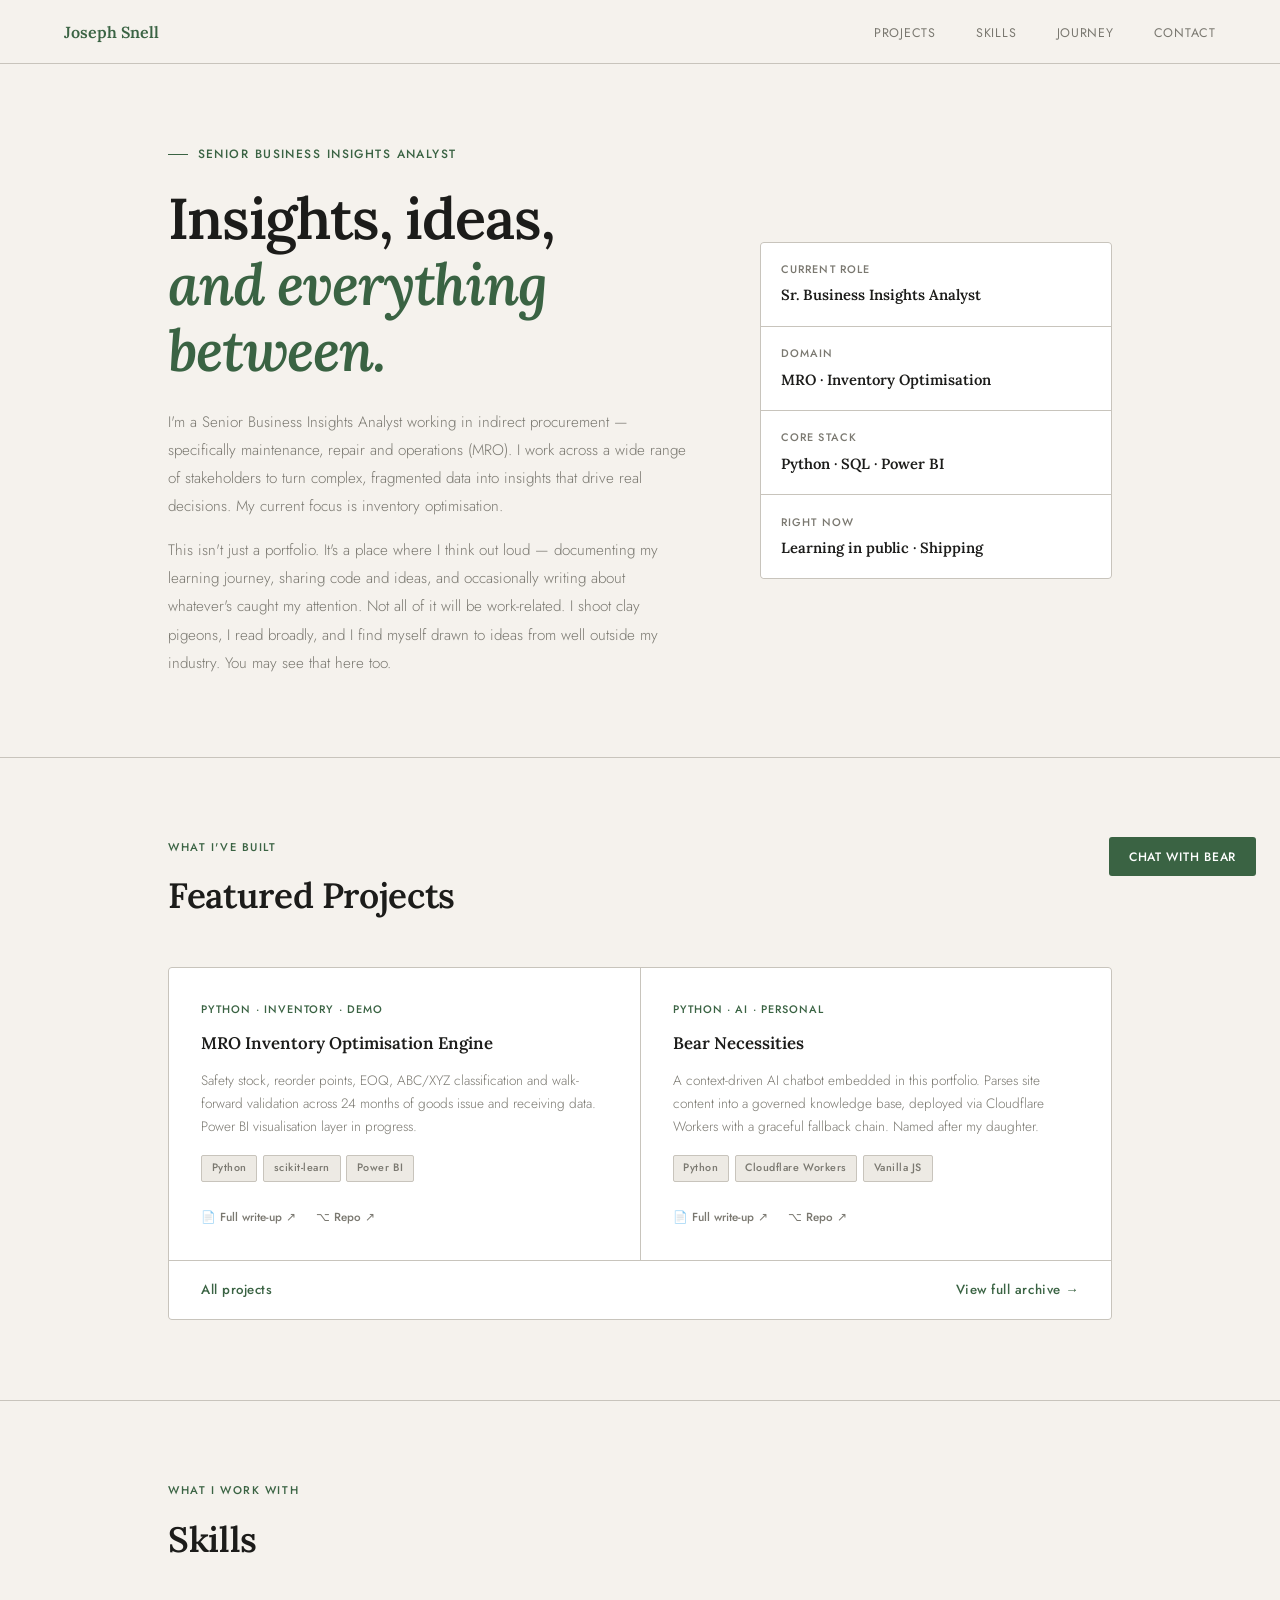
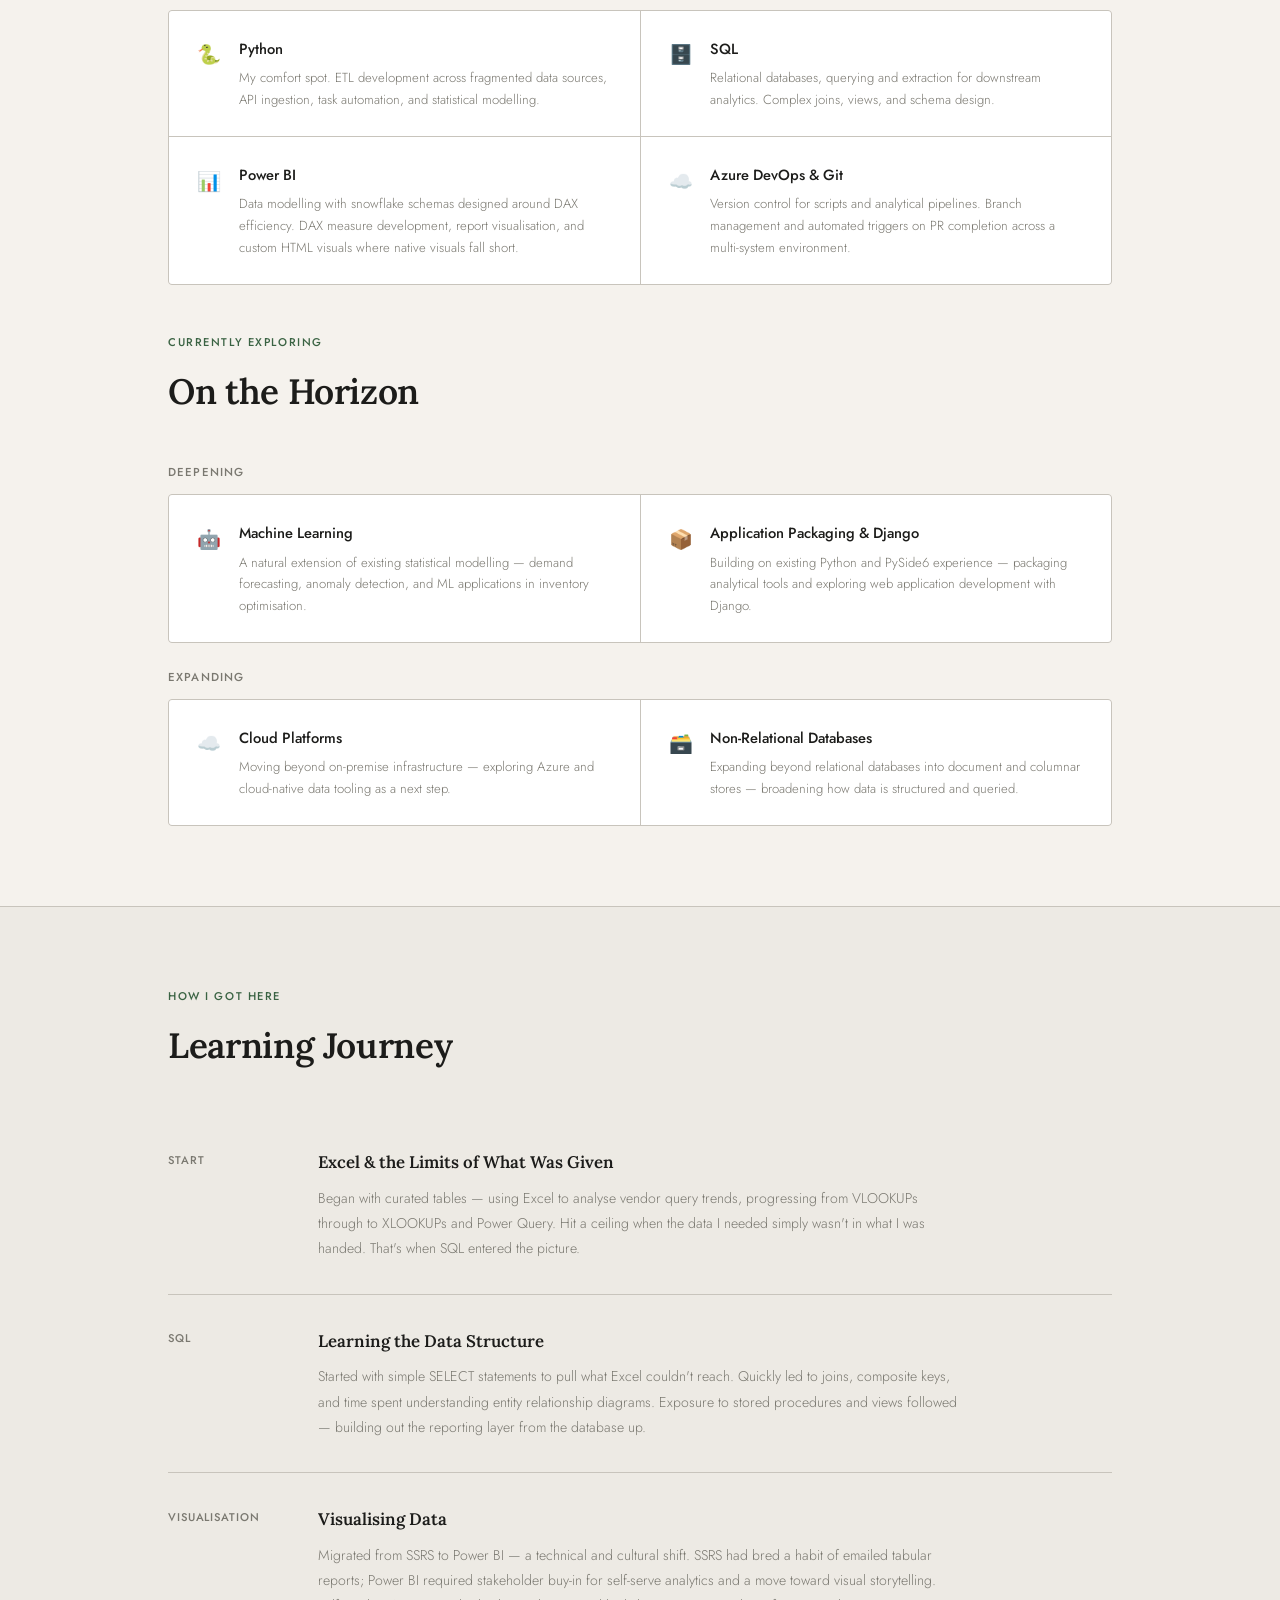
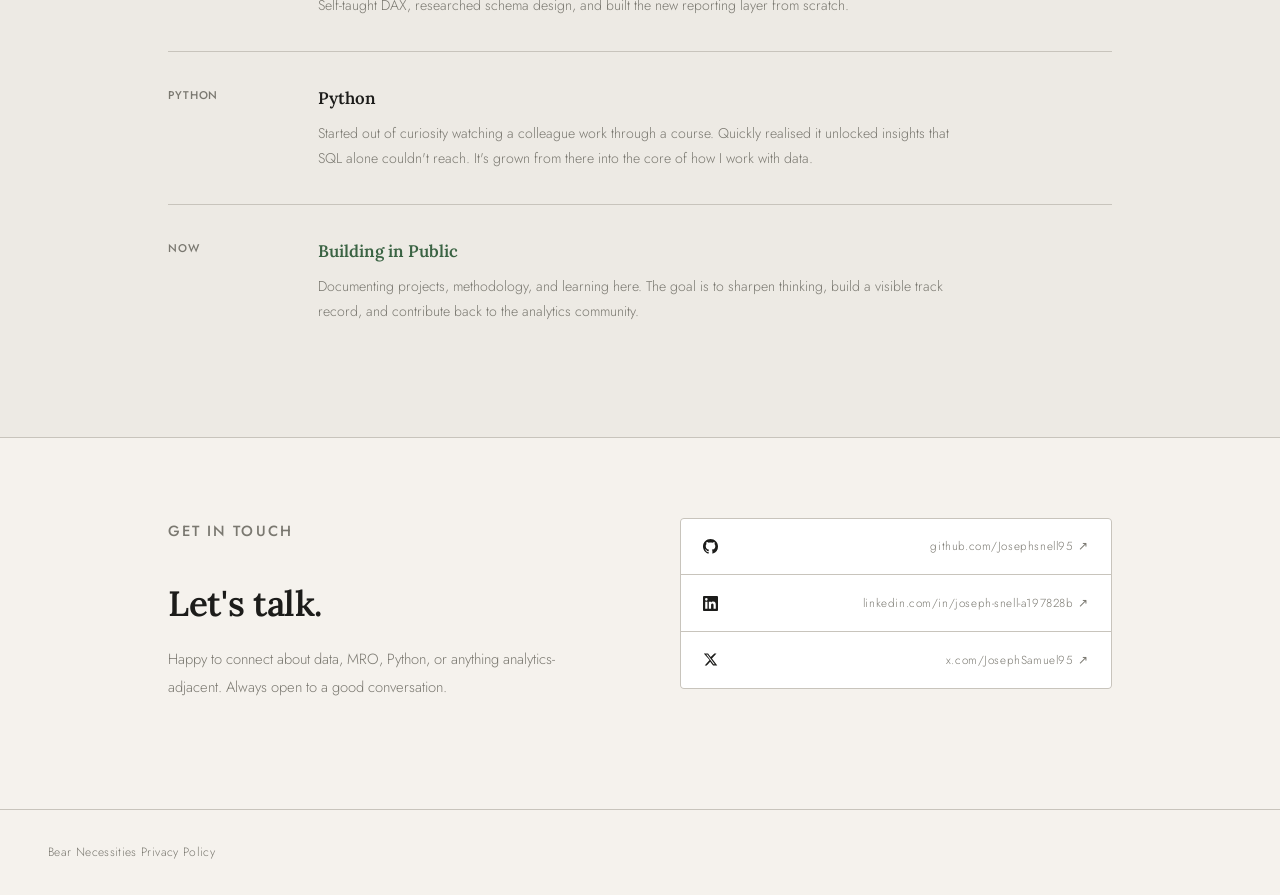
==== commit 3c219834: "trivial test to trigger workflow" ====
--- a/index.html
+++ b/index.html
@@ -31,7 +31,7 @@
           This isn't just a portfolio. It's a place where I think out loud — documenting my learning journey, sharing
           code and ideas, and occasionally writing about whatever's caught my attention. Not all of it will be
           work-related. I shoot clay pigeons, I read broadly, and I find myself drawn to ideas from well outside my
-          industry. You might see that here too.
+          industry. You may see that here too.
         </p>
       </div>
       <div class="hero-right">
